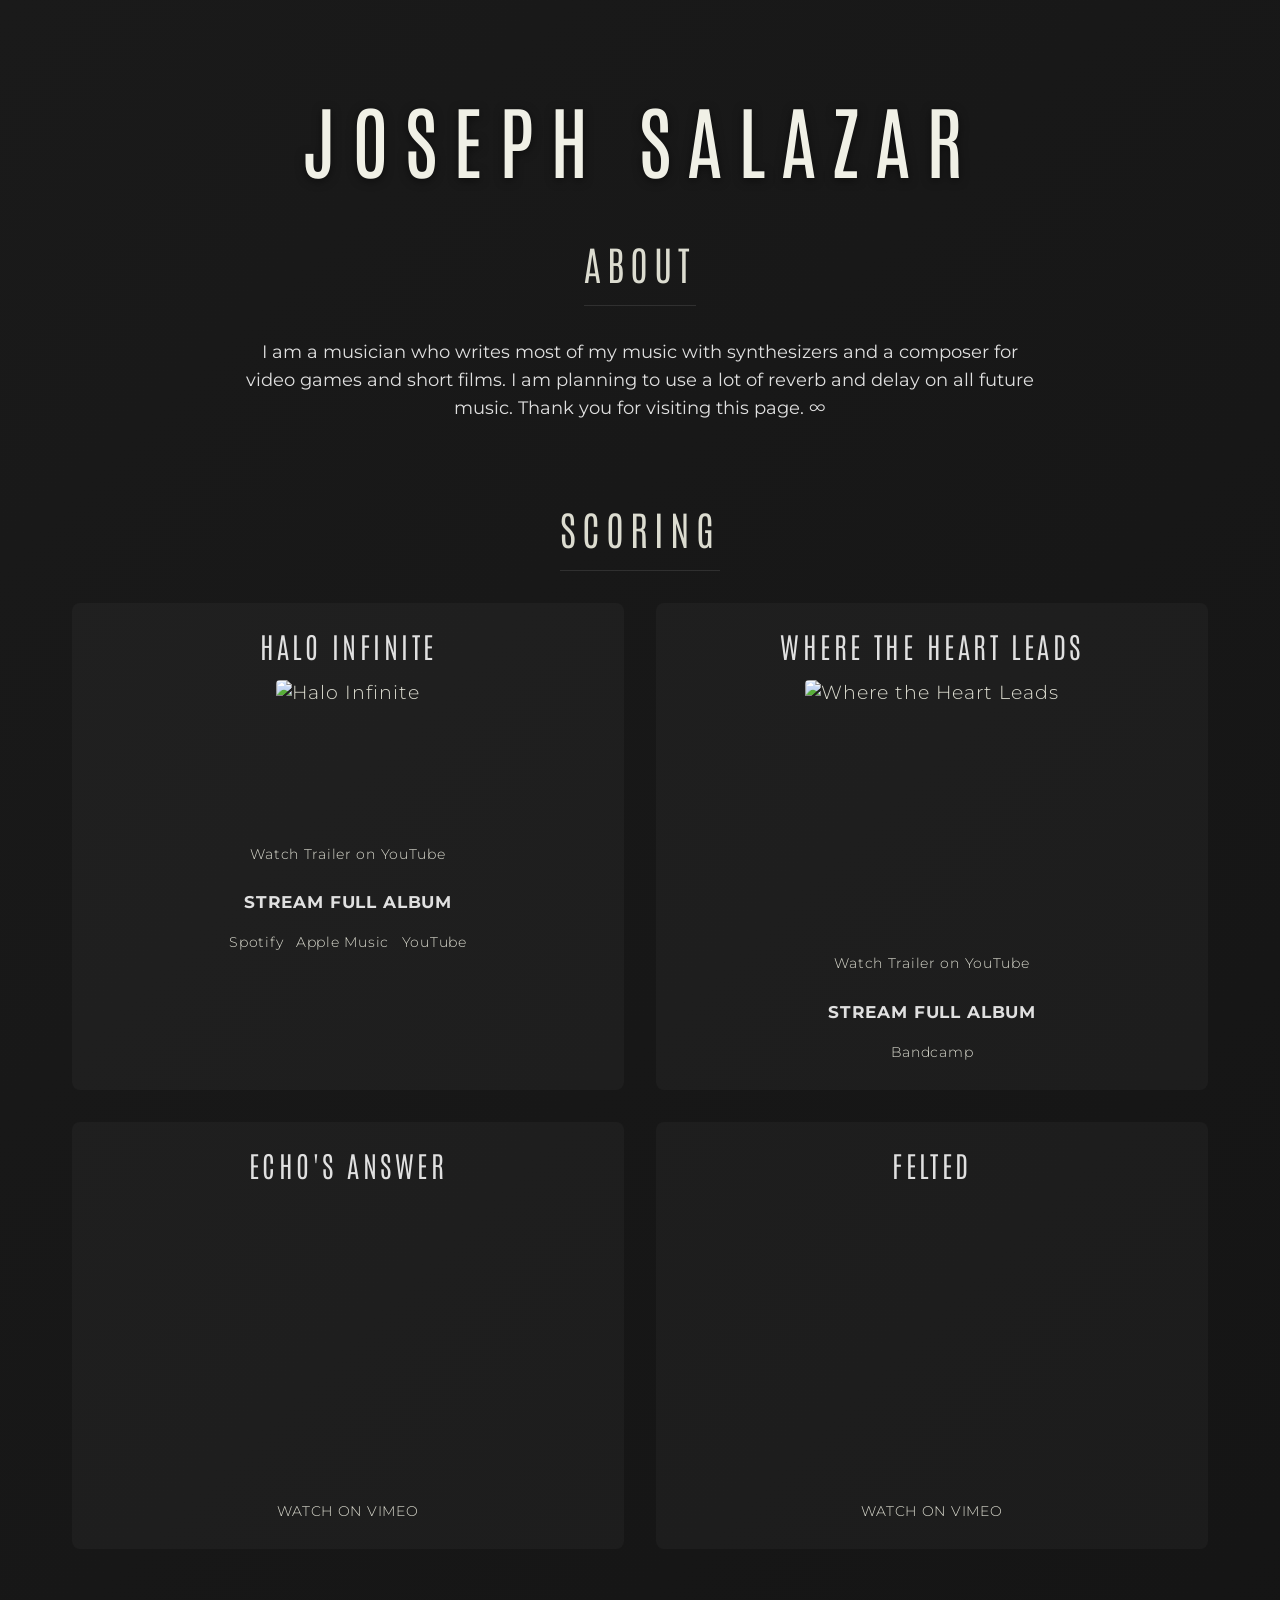
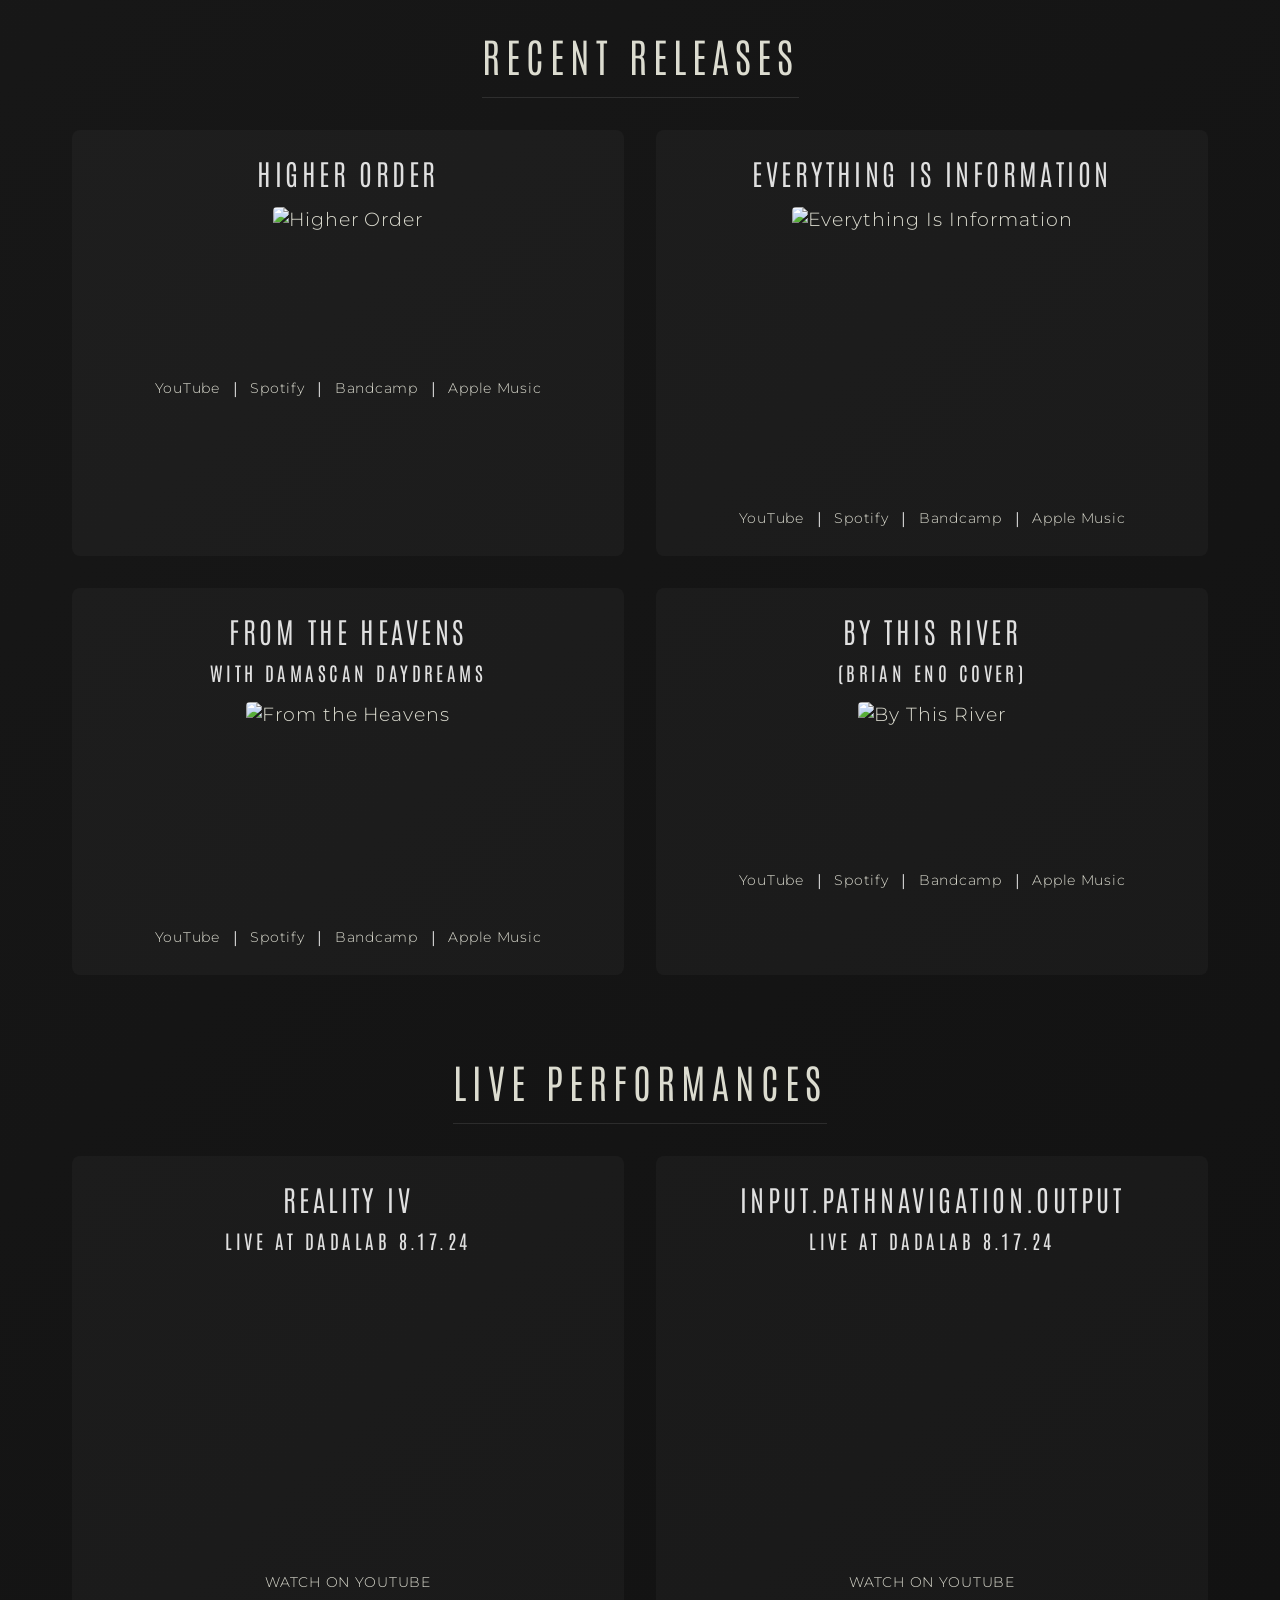
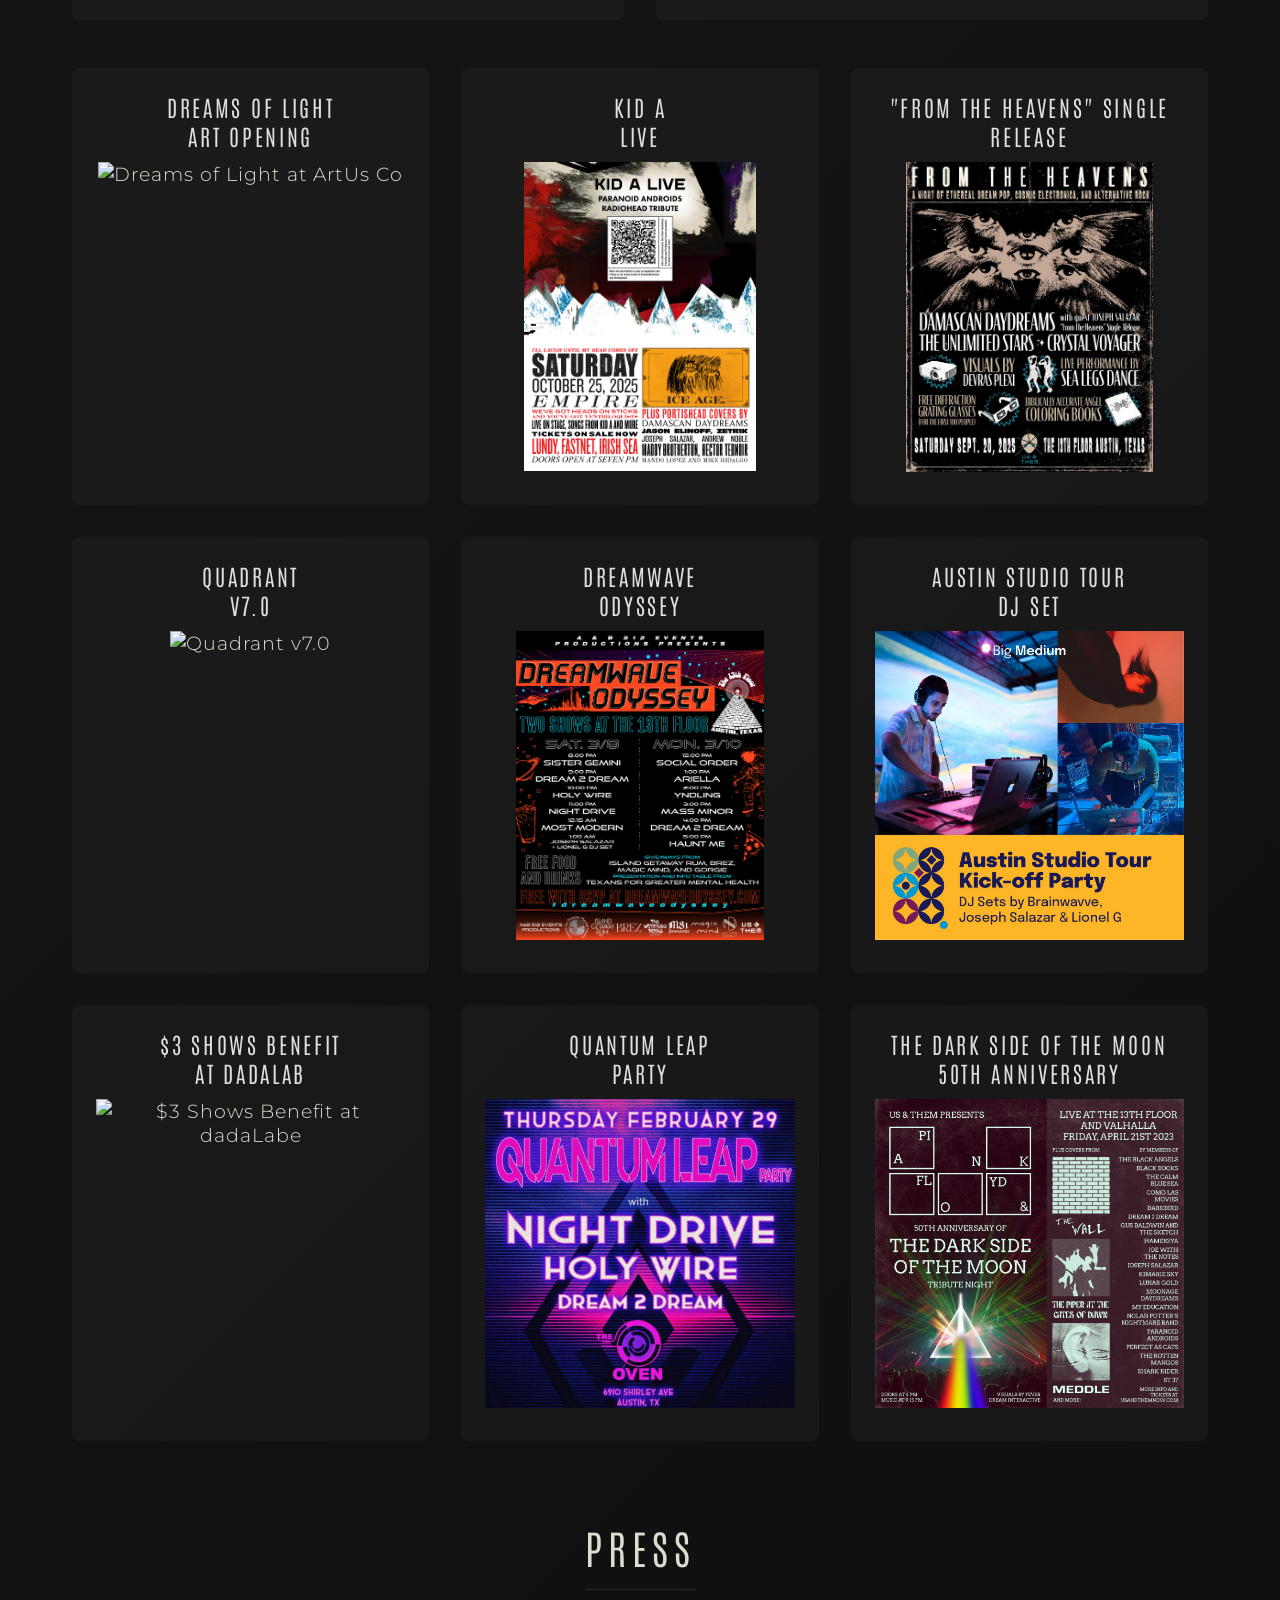
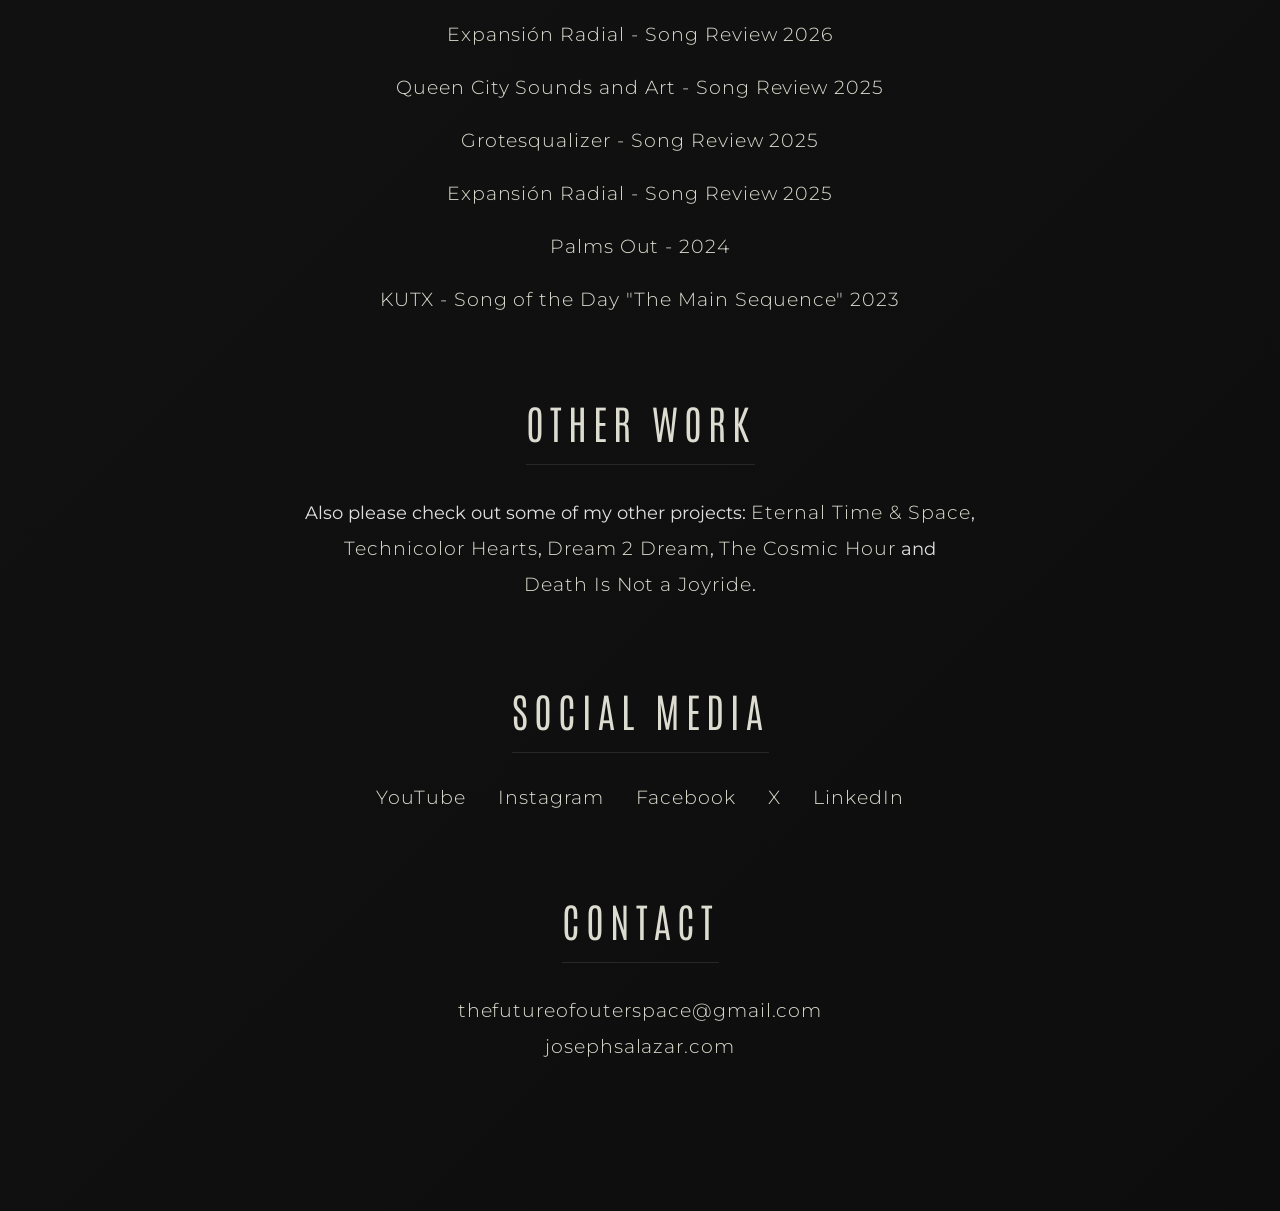
==== js-portfolio.html @ afea6028 "Adjust spacing throughout page for tighter layout Reduced top padding, title margin, and section spa" ====
<!DOCTYPE html>
<html lang="en">

<head>
    <meta charset="UTF-8">
    <meta name="viewport" content="width=device-width, initial-scale=1.0">
    <title>Joseph Salazar - Portfolio</title>
    <link rel="preconnect" href="https://fonts.googleapis.com">
    <link rel="preconnect" href="https://fonts.gstatic.com" crossorigin>
    <link
        href="https://fonts.googleapis.com/css2?family=Antonio:wght@100..700&family=Montserrat:wght@300;400&display=swap"
        rel="stylesheet">
    <style>
        body {
            margin: 0;
            padding: 0;
            min-height: 100vh;
            background: linear-gradient(135deg, #1a1a1a 0%, #0d0d0d 100%);
            color: #e0e0e0;
            font-family: 'Montserrat', sans-serif;
            display: flex;
            flex-direction: column;
            align-items: center;
        }

        .container {
            max-width: 1200px;
            padding: 2rem 2rem 4rem 2rem;
            text-align: center;
            width: 100%;
            box-sizing: border-box;
        }

        h1 {
            font-family: 'Antonio', sans-serif;
            font-size: 5rem;
            font-weight: 400;
            letter-spacing: 0.2em;
            margin-bottom: 3rem;
            color: #f0f0e6;
            text-transform: uppercase;
            text-shadow: 0 2px 10px rgba(0, 0, 0, 0.5);
        }

        h2 {
            font-family: 'Antonio', sans-serif;
            font-size: 2.5rem;
            font-weight: 300;
            letter-spacing: 0.15em;
            margin-top: 0;
            margin-bottom: 2rem;
            color: #dcdcd0;
            text-transform: uppercase;
            border-bottom: 1px solid rgba(255, 255, 255, 0.1);
            padding-bottom: 1rem;
            display: inline-block;
        }

        section {
            margin-bottom: 5rem;
            width: 100%;
        }

        p {
            font-size: 1.1rem;
            line-height: 1.6;
            max-width: 800px;
            margin: 0 auto;
        }

        /* Grids */
        .grid-2x2 {
            display: grid;
            grid-template-columns: repeat(2, 1fr);
            gap: 2rem;
            width: 100%;
        }

        .grid-3col {
            display: grid;
            grid-template-columns: repeat(3, 1fr);
            gap: 2rem;
            width: 100%;
        }

        .grid-4col {
            display: flex;
            flex-wrap: wrap;
            justify-content: center;
            gap: 1.5rem;
            width: 100%;
        }

        .grid-4col .event-item {
            flex: 0 1 calc(25% - 1.5rem);
            min-width: 200px;
            /* Ensure they don't get too small */
        }

        /* Items */
        .music-item,
        .video-item,
        .event-item {
            background: rgba(255, 255, 255, 0.03);
            padding: 1.5rem;
            border-radius: 8px;
            transition: transform 0.3s ease, background 0.3s ease;
        }

        .music-item:hover,
        .video-item:hover,
        .event-item:hover {
            transform: translateY(-5px);
            background: rgba(255, 255, 255, 0.05);
        }

        .placeholder-image,
        .placeholder-video {
            background-color: #2a2a2a;
            width: 100%;
            aspect-ratio: 1/1;
            /* Square */
            display: flex;
            align-items: center;
            justify-content: center;
            color: #666;
            margin-bottom: 1rem;
            border-radius: 4px;
            font-size: 0.9rem;
            border: 1px dashed #444;
        }

        .placeholder-video {
            aspect-ratio: 16/9;
            /* Video ratio */
        }

        /* Links */
        a {
            text-decoration: none;
            color: #dcdcd0;
            /* Off-white */
            font-size: 1.2rem;
            font-weight: 300;
            letter-spacing: 0.05em;
            transition: all 0.3s ease;
            position: relative;
            display: inline-block;
            padding-bottom: 5px;
        }

        a:hover {
            color: #ffffff;
            transform: translateY(-2px);
            text-shadow: 0 0 15px rgba(255, 255, 255, 0.3);
        }

        a::after {
            content: '';
            position: absolute;
            width: 0;
            height: 1px;
            bottom: 0;
            left: 50%;
            background-color: #ffffff;
            transition: all 0.3s ease;
            transform: translateX(-50%);
        }

        a:hover::after {
            width: 100%;
        }

        .links {
            display: flex;
            flex-wrap: wrap;
            justify-content: center;
            gap: 0.8rem;
        }

        .links a {
            font-size: 0.9rem;
        }

        .social-links {
            display: flex;
            justify-content: center;
            gap: 2rem;
            font-size: 1.2rem;
        }

        .contact-link {
            max-width: 100%;
            text-align: center;
        }

        /* Press List (inherited styles) */
        .press-list {
            list-style: none;
            padding: 0;
            margin: 0 auto;
            display: flex;
            flex-direction: column;
            gap: 1.5rem;
            max-width: 800px;
        }

        .press-list li {
            opacity: 0;
            animation: fadeIn 0.8s ease-out forwards;
        }

        /* Staggered animation delays for press items */
        .press-list li:nth-child(1) {
            animation-delay: 0.2s;
        }

        .press-list li:nth-child(2) {
            animation-delay: 0.4s;
        }

        .press-list li:nth-child(3) {
            animation-delay: 0.6s;
        }

        .press-list li:nth-child(4) {
            animation-delay: 0.8s;
        }

        .press-list li:nth-child(5) {
            animation-delay: 1.0s;
        }

        @keyframes fadeIn {
            from {
                opacity: 0;
                transform: translateY(20px);
            }

            to {
                opacity: 1;
                transform: translateY(0);
            }
        }

        /* Mobile responsiveness */
        @media (max-width: 768px) {
            html {
                font-size: 80%;
            }

            h1 {
                font-size: 3rem;
            }

            h2 {
                font-size: 2rem;
            }

            .grid-2x2 {
                grid-template-columns: 1fr;
                /* Stack on mobile */
            }

            .grid-3col {
                grid-template-columns: 1fr;
                /* Stack on mobile */
            }

            .grid-4col {
                flex-direction: column;
                align-items: stretch;
            }

            .grid-4col .event-item {
                flex: 1 1 100%;
                min-width: 0;
            }

            .social-links {
                flex-direction: column;
                gap: 1rem;
            }

            .container {
                padding: 2rem 1.5rem;
            }
        }
    </style>
</head>

<body>
    <div class="container">
        <h1>Joseph Salazar</h1>

        <!-- ABOUT -->
        <section id="about">
            <h2>ABOUT</h2>
            <p>
                I am a musician who writes most of my music with synthesizers and a composer for video games and short
                films. I am planning to use a lot of reverb and delay on all future music. Thank you for visiting this
                page. ∞
            </p>
        </section>

        <!-- SCORING -->
        <section id="scoring">
            <h2>SCORING</h2>
            <div class="grid-2x2">
                <!-- Halo Infinite -->
                <div class="video-item">
                    <div
                        style="font-family: 'Antonio', sans-serif; font-size: 1.8rem; font-weight: 300; letter-spacing: 0.12em; text-transform: uppercase; margin-bottom: 1rem;">
                        Halo Infinite</div>
                    <a href="https://www.youtube.com/watch?v=yEEy4kidPFg" target="_blank">
                        <img src="https://josephsalazar.com/wp-content/uploads/2021/11/halo-infinite-square-1200x1200.jpg"
                            alt="Halo Infinite"
                            style="width: 100%; aspect-ratio: 1/1; object-fit: cover; border-radius: 4px; display: block;">
                    </a>
                    <div class="links" style="margin-top: 1rem; flex-direction: column; align-items: center;">
                        <a href="https://www.youtube.com/watch?v=yEEy4kidPFg" target="_blank">Watch Trailer on
                            YouTube</a>
                        <div style="margin-top: 0.75rem; font-weight: 700; font-size: 1.05rem; letter-spacing: 0.05em;">
                            STREAM FULL ALBUM</div>
                        <div class="links" style="margin-top: 0.5rem;">
                            <a href="https://open.spotify.com/album/5nDHWO82TbGBbqbsPqKqec?si=W6dmso0cRni64agZMTMyHw"
                                target="_blank">Spotify</a>
                            <a href="https://music.apple.com/us/album/halo-infinite-multiplayer-a-new-generation-original/1682505552"
                                target="_blank">Apple Music</a>
                            <a href="https://www.youtube.com/playlist?list=OLAK5uy_m1CEiuqgIxbzzVXLihwySLx7Z6FFlF2ZU"
                                target="_blank">YouTube</a>
                        </div>
                    </div>
                </div>
                <!-- Where the Heart Leads -->
                <div class="video-item">
                    <div
                        style="font-family: 'Antonio', sans-serif; font-size: 1.8rem; font-weight: 300; letter-spacing: 0.12em; text-transform: uppercase; margin-bottom: 1rem;">
                        Where the Heart Leads</div>
                    <a href="https://www.youtube.com/watch?v=lJZNbqXDIgs" target="_blank">
                        <img src="https://josephsalazar.com/wp-content/uploads/2021/07/217827325_350701223283490_7993269378516334098_n.jpg"
                            alt="Where the Heart Leads"
                            style="width: 100%; aspect-ratio: 1/1; object-fit: cover; border-radius: 4px; display: block;">
                    </a>
                    <div class="links" style="margin-top: 1rem; flex-direction: column; align-items: center;">
                        <a href="https://www.youtube.com/watch?v=lJZNbqXDIgs" target="_blank">Watch Trailer on
                            YouTube</a>
                        <div style="margin-top: 0.75rem; font-weight: 700; font-size: 1.05rem; letter-spacing: 0.05em;">
                            STREAM FULL ALBUM</div>
                        <div class="links" style="margin-top: 0.5rem;">
                            <a href="https://wthl.bandcamp.com/album/where-the-heart-leads" target="_blank">Bandcamp</a>
                        </div>
                    </div>
                </div>
                <!-- Echo's Answer -->
                <div class="video-item">
                    <div
                        style="font-family: 'Antonio', sans-serif; font-size: 1.8rem; font-weight: 300; letter-spacing: 0.12em; text-transform: uppercase; margin-bottom: 1rem;">
                        Echo's Answer</div>
                    <iframe src="https://player.vimeo.com/video/583045607"
                        style="width: 100%; aspect-ratio: 16/9; border: none; border-radius: 4px;"
                        allow="autoplay; fullscreen; picture-in-picture" allowfullscreen></iframe>
                    <div class="links" style="margin-top: 1rem;">
                        <a href="https://vimeo.com/583045607" target="_blank">WATCH ON VIMEO</a>
                    </div>
                </div>
                <!-- Felted -->
                <div class="video-item">
                    <div
                        style="font-family: 'Antonio', sans-serif; font-size: 1.8rem; font-weight: 300; letter-spacing: 0.12em; text-transform: uppercase; margin-bottom: 1rem;">
                        Felted</div>
                    <iframe src="https://player.vimeo.com/video/318060161"
                        style="width: 100%; aspect-ratio: 16/9; border: none; border-radius: 4px;"
                        allow="autoplay; fullscreen; picture-in-picture" allowfullscreen></iframe>
                    <div class="links" style="margin-top: 1rem;">
                        <a href="https://vimeo.com/318060161" target="_blank">WATCH ON VIMEO</a>
                    </div>
                </div>
            </div>
        </section>

        <!-- ORIGINAL MUSIC -->
        <section id="original-music">
            <h2>RECENT RELEASES</h2>
            <div class="grid-2x2">
                <!-- Higher Order -->
                <div class="music-item">
                    <div
                        style="font-family: 'Antonio', sans-serif; font-size: 1.8rem; font-weight: 300; letter-spacing: 0.12em; text-transform: uppercase; margin-bottom: 1rem;">
                        Higher Order</div>
                    <a href="https://josephsalazar.com/higher-order/" target="_blank">
                        <img src="https://josephsalazar.com/wp-content/uploads/2025/12/js-higherorder-artwork-1440x1440-1-1200x1200.jpg"
                            alt="Higher Order"
                            style="width: 100%; aspect-ratio: 1/1; object-fit: cover; border-radius: 4px; margin-bottom: 1rem; display: block;">
                    </a>
                    <div class="links">
                        <a href="https://www.youtube.com/watch?v=zFIFoFnkwxQ" target="_blank">YouTube</a> |
                        <a href="https://open.spotify.com/track/56lfYudd5owRJfw3Fes3nr?si=b7e8c6d335b54086"
                            target="_blank">Spotify</a> |
                        <a href="https://namejoseph.bandcamp.com/track/higher-order" target="_blank">Bandcamp</a> |
                        <a href="https://music.apple.com/us/album/higher-order-single/1861555794" target="_blank">Apple
                            Music</a>
                    </div>
                </div>
                <!-- Everything Is Information -->
                <div class="music-item">
                    <div
                        style="font-family: 'Antonio', sans-serif; font-size: 1.8rem; font-weight: 300; letter-spacing: 0.12em; text-transform: uppercase; margin-bottom: 1rem;">
                        Everything Is Information</div>
                    <a href="https://josephsalazar.com/everything-is-information/" target="_blank">
                        <img src="https://f4.bcbits.com/img/a0490395578_10.jpg" alt="Everything Is Information"
                            style="width: 100%; aspect-ratio: 1/1; object-fit: cover; border-radius: 4px; margin-bottom: 1rem; display: block;">
                    </a>
                    <div class="links">
                        <a href="https://www.youtube.com/watch?v=aqA6w27UYw8" target="_blank">YouTube</a> |
                        <a href="https://open.spotify.com/track/5lKI2yJ8nBcTy7YZ8njYY2?si=efd716407df14fc2"
                            target="_blank">Spotify</a> |
                        <a href="https://namejoseph.bandcamp.com/track/everything-is-information"
                            target="_blank">Bandcamp</a> |
                        <a href="https://music.apple.com/us/album/everything-is-information-single/1798257498"
                            target="_blank">Apple Music</a>
                    </div>
                </div>
                <!-- From the Heavens -->
                <div class="music-item">
                    <div
                        style="font-family: 'Antonio', sans-serif; font-size: 1.8rem; font-weight: 300; letter-spacing: 0.12em; text-transform: uppercase; margin-bottom: 1rem;">
                        From the Heavens<br><span style="font-size: 1.2rem; font-weight: 400;">with Damascan
                            Daydreams</span></div>
                    <a href="https://josephsalazar.com/from-the-heavens" target="_blank">
                        <img src="https://f4.bcbits.com/img/a1549370042_10.jpg" alt="From the Heavens"
                            style="width: 100%; aspect-ratio: 1/1; object-fit: cover; border-radius: 4px; margin-bottom: 1rem; display: block;">
                    </a>
                    <div class="links">
                        <a href="https://www.youtube.com/watch?v=rzJYs1ln6mU" target="_blank">YouTube</a> |
                        <a href="https://open.spotify.com/track/09N3U6VA7DupB7OZvassUq?si=72baf35d61c54fcf"
                            target="_blank">Spotify</a> |
                        <a href="https://namejoseph.bandcamp.com/track/from-the-heavens" target="_blank">Bandcamp</a> |
                        <a href="https://music.apple.com/us/album/from-the-heavens-single/1837954808"
                            target="_blank">Apple Music</a>
                    </div>
                </div>
                <!-- By This River -->
                <div class="music-item">
                    <div
                        style="font-family: 'Antonio', sans-serif; font-size: 1.8rem; font-weight: 300; letter-spacing: 0.12em; text-transform: uppercase; margin-bottom: 1rem;">
                        By This River<br><span style="font-size: 1.2rem; font-weight: 400;">(Brian Eno Cover)</span>
                    </div>
                    <a href="https://josephsalazar.com/by-this-river" target="_blank">
                        <img src="https://f4.bcbits.com/img/a3434795756_10.jpg" alt="By This River"
                            style="width: 100%; aspect-ratio: 1/1; object-fit: cover; border-radius: 4px; margin-bottom: 1rem; display: block;">
                    </a>
                    <div class="links">
                        <a href="https://www.youtube.com/watch?v=niQ_k_rpruU" target="_blank">YouTube</a> |
                        <a href="https://open.spotify.com/track/5xuAzZut7uUyABE07upf9b?si=0aca744370424567"
                            target="_blank">Spotify</a> |
                        <a href="https://namejoseph.bandcamp.com/track/by-this-river" target="_blank">Bandcamp</a> |
                        <a href="https://music.apple.com/us/album/by-this-river-single/1642456244" target="_blank">Apple
                            Music</a>
                    </div>
                </div>
            </div>
        </section>

        <!-- LIVE PERFORMANCES -->
        <section id="live-performances">
            <h2>LIVE PERFORMANCES</h2>

            <!-- Featured Performances 2x1 Grid -->
            <div class="grid-2x2" style="margin-bottom: 3rem;">
                <!-- Reality IV -->
                <div class="video-item">
                    <div
                        style="font-family: 'Antonio', sans-serif; font-size: 1.8rem; font-weight: 300; letter-spacing: 0.12em; text-transform: uppercase; margin-bottom: 1rem;">
                        Reality IV<br><span style="font-size: 1.2rem; font-weight: 400;">LIVE AT DADALAB 8.17.24</span>
                    </div>
                    <iframe src="https://www.youtube.com/embed/n5lEd3G9oCY"
                        style="width: 100%; aspect-ratio: 16/9; border: none; border-radius: 4px;"
                        allow="autoplay; fullscreen; picture-in-picture" allowfullscreen></iframe>
                    <div class="links" style="margin-top: 1rem;">
                        <a href="https://www.youtube.com/watch?v=n5lEd3G9oCY" target="_blank">WATCH ON YOUTUBE</a>
                    </div>
                </div>
                <!-- Input.pathNavigation.Output -->
                <div class="video-item">
                    <div
                        style="font-family: 'Antonio', sans-serif; font-size: 1.8rem; font-weight: 300; letter-spacing: 0.12em; text-transform: uppercase; margin-bottom: 1rem;">
                        Input.pathNavigation.Output<br><span style="font-size: 1.2rem; font-weight: 400;">LIVE AT
                            DADALAB 8.17.24</span></div>
                    <iframe src="https://www.youtube.com/embed/ydxw4fNcvSg"
                        style="width: 100%; aspect-ratio: 16/9; border: none; border-radius: 4px;"
                        allow="autoplay; fullscreen; picture-in-picture" allowfullscreen></iframe>
                    <div class="links" style="margin-top: 1rem;">
                        <a href="https://www.youtube.com/watch?v=ydxw4fNcvSg" target="_blank">WATCH ON YOUTUBE</a>
                    </div>
                </div>
            </div>

            <div class="grid-3col">
                <!-- Past Events Grid -->
                <!-- Dreams of Light -->
                <div class="event-item">
                    <div
                        style="font-family: 'Antonio', sans-serif; font-size: 1.4rem; font-weight: 300; letter-spacing: 0.12em; text-transform: uppercase; margin-bottom: 0.75rem;">
                        Dreams of Light<br> Art Opening</div>
                    <a href="https://www.eventbrite.com/e/dreams-of-light-opening-party-tickets-1972158839177"
                        target="_blank">
                        <img src="https://josephsalazar.com/wp-content/uploads/2025/12/Dreams-of-Light_final-graphic.jpg"
                            alt="Dreams of Light at ArtUs Co"
                            style="width: 100%; aspect-ratio: 1/1; object-fit: contain; display: block;">
                    </a>
                </div>
                <!-- KID A LIVE -->
                <div class="event-item">
                    <div
                        style="font-family: 'Antonio', sans-serif; font-size: 1.4rem; font-weight: 300; letter-spacing: 0.12em; text-transform: uppercase; margin-bottom: 0.75rem;">
                        KID A<br>LIVE</div>
                    <a href="https://do512.com/events/2025/10/25/paranoid-androids-kid-a-25th-anniversary-in-the-control-room-tickets"
                        target="_blank">
                        <img src="251025-empire-kidalive-v3.jpg" alt="Paranoid Androids KID A LIVE at Empire"
                            style="width: 100%; aspect-ratio: 1/1; object-fit: contain; display: block;">
                    </a>
                </div>
                <!-- From the Heavens Single Release -->
                <div class="event-item">
                    <div
                        style="font-family: 'Antonio', sans-serif; font-size: 1.4rem; font-weight: 300; letter-spacing: 0.12em; text-transform: uppercase; margin-bottom: 0.75rem;">
                        "From the Heavens" Single Release</div>
                    <a href="https://do512.com/events/2025/9/20/from-the-heavens-a-night-of-ethereal-dream-pop-cosmic-electronica-and-alternative-rock-tickets"
                        target="_blank">
                        <img src="250920-13thfloor-fromtheheavens-full-v1.jpg" alt="From the Heavens Single Release"
                            style="width: 100%; aspect-ratio: 1/1; object-fit: contain; display: block;">
                    </a>
                </div>
                <!-- Quadrant v7.0 -->
                <div class="event-item">
                    <div
                        style="font-family: 'Antonio', sans-serif; font-size: 1.4rem; font-weight: 300; letter-spacing: 0.12em; text-transform: uppercase; margin-bottom: 0.75rem;">
                        Quadrant<br>v7.0</div>
                    <a href="https://www.instagram.com/p/DJH0IAUJ48O/?img_index=1" target="_blank">
                        <img src="https://josephsalazar.com/wp-content/uploads/2025/03/Quadrant_v7-Square.jpeg"
                            alt="Quadrant v7.0"
                            style="width: 100%; aspect-ratio: 1/1; object-fit: contain; display: block;">
                    </a>
                </div>
                <!-- Dreamwave Odyssey -->
                <div class="event-item">
                    <div
                        style="font-family: 'Antonio', sans-serif; font-size: 1.4rem; font-weight: 300; letter-spacing: 0.12em; text-transform: uppercase; margin-bottom: 0.75rem;">
                        Dreamwave<br>Odyssey</div>
                    <a href="https://dreamwaveodyssey.com/" target="_blank">
                        <img src="dreamwaveodyssey-flyer-1080x1350-final.jpg" alt="Dreamwave Odyssey"
                            style="width: 100%; aspect-ratio: 1/1; object-fit: contain; display: block;">
                    </a>
                </div>
                <!-- Austin Studio Tour DJ Set -->
                <div class="event-item">
                    <div
                        style="font-family: 'Antonio', sans-serif; font-size: 1.4rem; font-weight: 300; letter-spacing: 0.12em; text-transform: uppercase; margin-bottom: 0.75rem;">
                        Austin Studio Tour<br> DJ Set</div>
                    <a href="https://www.instagram.com/p/DBumGcbO9qw/?img_index=1" target="_blank">
                        <img src="austinstudiotour.jpg" alt="Austin Studio Tour DJ Set"
                            style="width: 100%; aspect-ratio: 1/1; object-fit: contain; display: block;">
                    </a>
                </div>
                <!-- $3 Shows Benefit at dadaLab -->
                <div class="event-item">
                    <div
                        style="font-family: 'Antonio', sans-serif; font-size: 1.4rem; font-weight: 300; letter-spacing: 0.12em; text-transform: uppercase; margin-bottom: 0.75rem;">
                        $3 Shows Benefit<br> at dadaLab</div>
                    <a href="https://www.eventbrite.com/e/3-shows-benefiting-swan-songs-ft-psychedelic-breakfast-a-tribute-to-pink-floyd-more-tickets-939685052287"
                        target="_blank">
                        <img src="https://josephsalazar.com/wp-content/uploads/2024/07/3ds-dadalab-240817-1080x1350-1.jpeg"
                            alt="$3 Shows Benefit at dadaLabe"
                            style="width: 100%; aspect-ratio: 1/1; object-fit: contain; display: block;">
                    </a>
                </div>
                <!-- Quantum Leap Party -->
                <div class="event-item">
                    <div
                        style="font-family: 'Antonio', sans-serif; font-size: 1.4rem; font-weight: 300; letter-spacing: 0.12em; text-transform: uppercase; margin-bottom: 0.75rem;">
                        Quantum Leap<br>Party</div>
                    <a href="https://do512.com/events/2024/2/29/quantum-leap-party-with-night-drive-holy-wire-and-dream-2-dream-tickets"
                        target="_blank">
                        <img src="d2d-240229-theoven.jpg" alt="Quantum Leap Party with Night Drive"
                            style="width: 100%; aspect-ratio: 1/1; object-fit: contain; display: block;">
                    </a>
                </div>
                <!-- DSOTM -->
                <div class="event-item">
                    <div
                        style="font-family: 'Antonio', sans-serif; font-size: 1.4rem; font-weight: 300; letter-spacing: 0.12em; text-transform: uppercase; margin-bottom: 0.75rem;">
                        The Dark Side of the Moon 50th Anniversary</div>
                    <a href="https://www.instagram.com/p/CrRS0gkpwLK/" target="_blank">
                        <img src="usandthem-dsotm50th-230421-v4.jpg"
                            alt="The Dark Side of the Moon 50th Anniversary Show"
                            style="width: 100%; aspect-ratio: 1/1; object-fit: contain; display: block;">
                    </a>
                </div>
            </div>
        </section>

        <!-- PRESS -->
        <section id="press">
            <h2>PRESS</h2>
            <ul class="press-list">
                <li>
                    <a href="https://www.expansionradial.mx/joseph-salazar-higher-order-experimental/" target="_blank">
                        Expansión Radial - Song Review 2026
                    </a>
                </li>
                <li>
                    <a href="https://queencitysounds.org/2025/04/28/joseph-salazar-builds-a-cosmic-sense-of-wonder-on-hazy-ambient-synth-track-everything-is-information/"
                        target="_blank">
                        Queen City Sounds and Art - Song Review 2025
                    </a>
                </li>
                <li>
                    <a href="https://gtqlizer.blogspot.com/2025/03/joseph-salazar.html" target="_blank">
                        Grotesqualizer - Song Review 2025
                    </a>
                </li>
                <li>
                    <a href="https://www.expansionradial.mx/joseph-salazar-everything-is-information-experimental-electronic/"
                        target="_blank">
                        Expansión Radial - Song Review 2025
                    </a>
                </li>
                <li>
                    <a href="https://www.palmsout.net/2024/mailbox-joseph-salazar-the-main-sequence/" target="_blank">
                        Palms Out - 2024
                    </a>
                </li>
                <li>
                    <a href="https://kutx.org/song-of-the-day/joseph-salazar-the-main-sequence-premiere/"
                        target="_blank">
                        KUTX - Song of the Day "The Main Sequence" 2023
                    </a>
                </li>
            </ul>
        </section>

        <!-- OTHER WORK -->
        <section id="other-work">
            <h2>OTHER WORK</h2>
            <p>
                Also please check out some of my other projects: <strong><a
                        href="https://open.spotify.com/artist/6yXgyBcAFS0YSgCY3NvfH3?si=GJUVbokMQg2NZ0WYEA1XvQ"
                        target="_blank">Eternal Time & Space</a></strong>, <strong><a
                        href="https://www.youtube.com/@technicolorheartsss" target="_blank">Technicolor
                        Hearts</a></strong>, <strong><a
                        href="https://open.spotify.com/artist/1fsjy4nJhFpHeqg8SPHW3g?si=g7E_LH8ORvea-2DsTvlwJg"
                        target="_blank">Dream 2 Dream</a></strong>, <strong><a
                        href="https://open.spotify.com/artist/2NtkfRETLmL6ZRIgU0e7FF?si=RqyfBfwZQDewwaEwn6ZLoA"
                        target="_blank">The Cosmic Hour</a></strong> and <strong><a
                        href="https://deathisnotajoyride.bandcamp.com/music" target="_blank">Death Is Not a
                        Joyride</a></strong>.
            </p>
        </section>

        <!-- SOCIAL MEDIA -->
        <section id="social-media">
            <h2>SOCIAL MEDIA</h2>
            <div class="social-links">
                <a href="https://youtube.com/@namejoseph" target="_blank">YouTube</a>
                <a href="https://instagram.com/namejoseph" target="_blank">Instagram</a>
                <a href="https://fb.com/namejoseph" target="_blank">Facebook</a>
                <a href="https://x.com/namejoseph" target="_blank">X</a>
                <a href="https://www.linkedin.com/in/namejoseph/" target="_blank">LinkedIn</a>
            </div>
        </section>

        <!-- CONTACT -->
        <section id="contact">
            <h2>CONTACT</h2>
            <p>
                <a href="mailto:thefutureofouterspace@gmail.com"
                    class="contact-link">thefutureofouterspace@gmail.com</a>
            </p>
            <p>
                <a href="http://josephsalazar.com" target="_blank" class="contact-link">josephsalazar.com</a>
            </p>
        </section>
    </div>
</body>

</html>
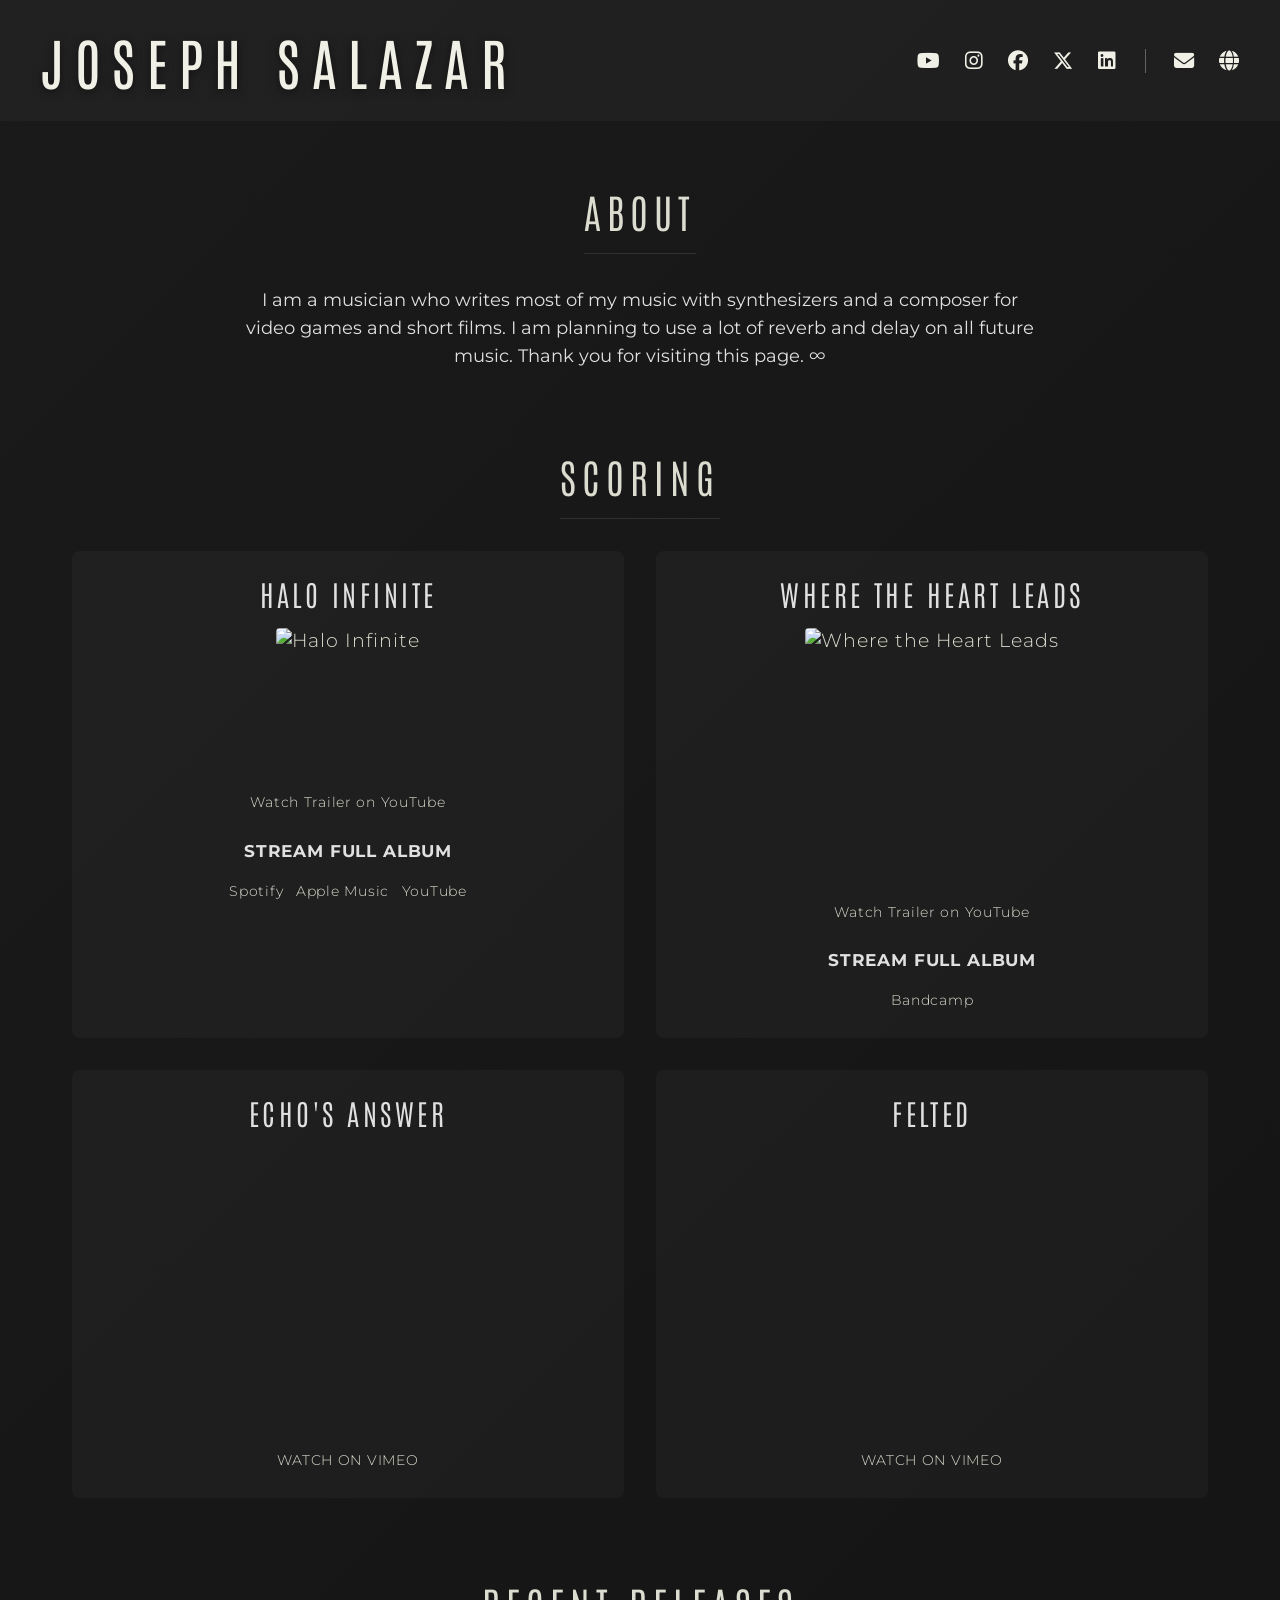
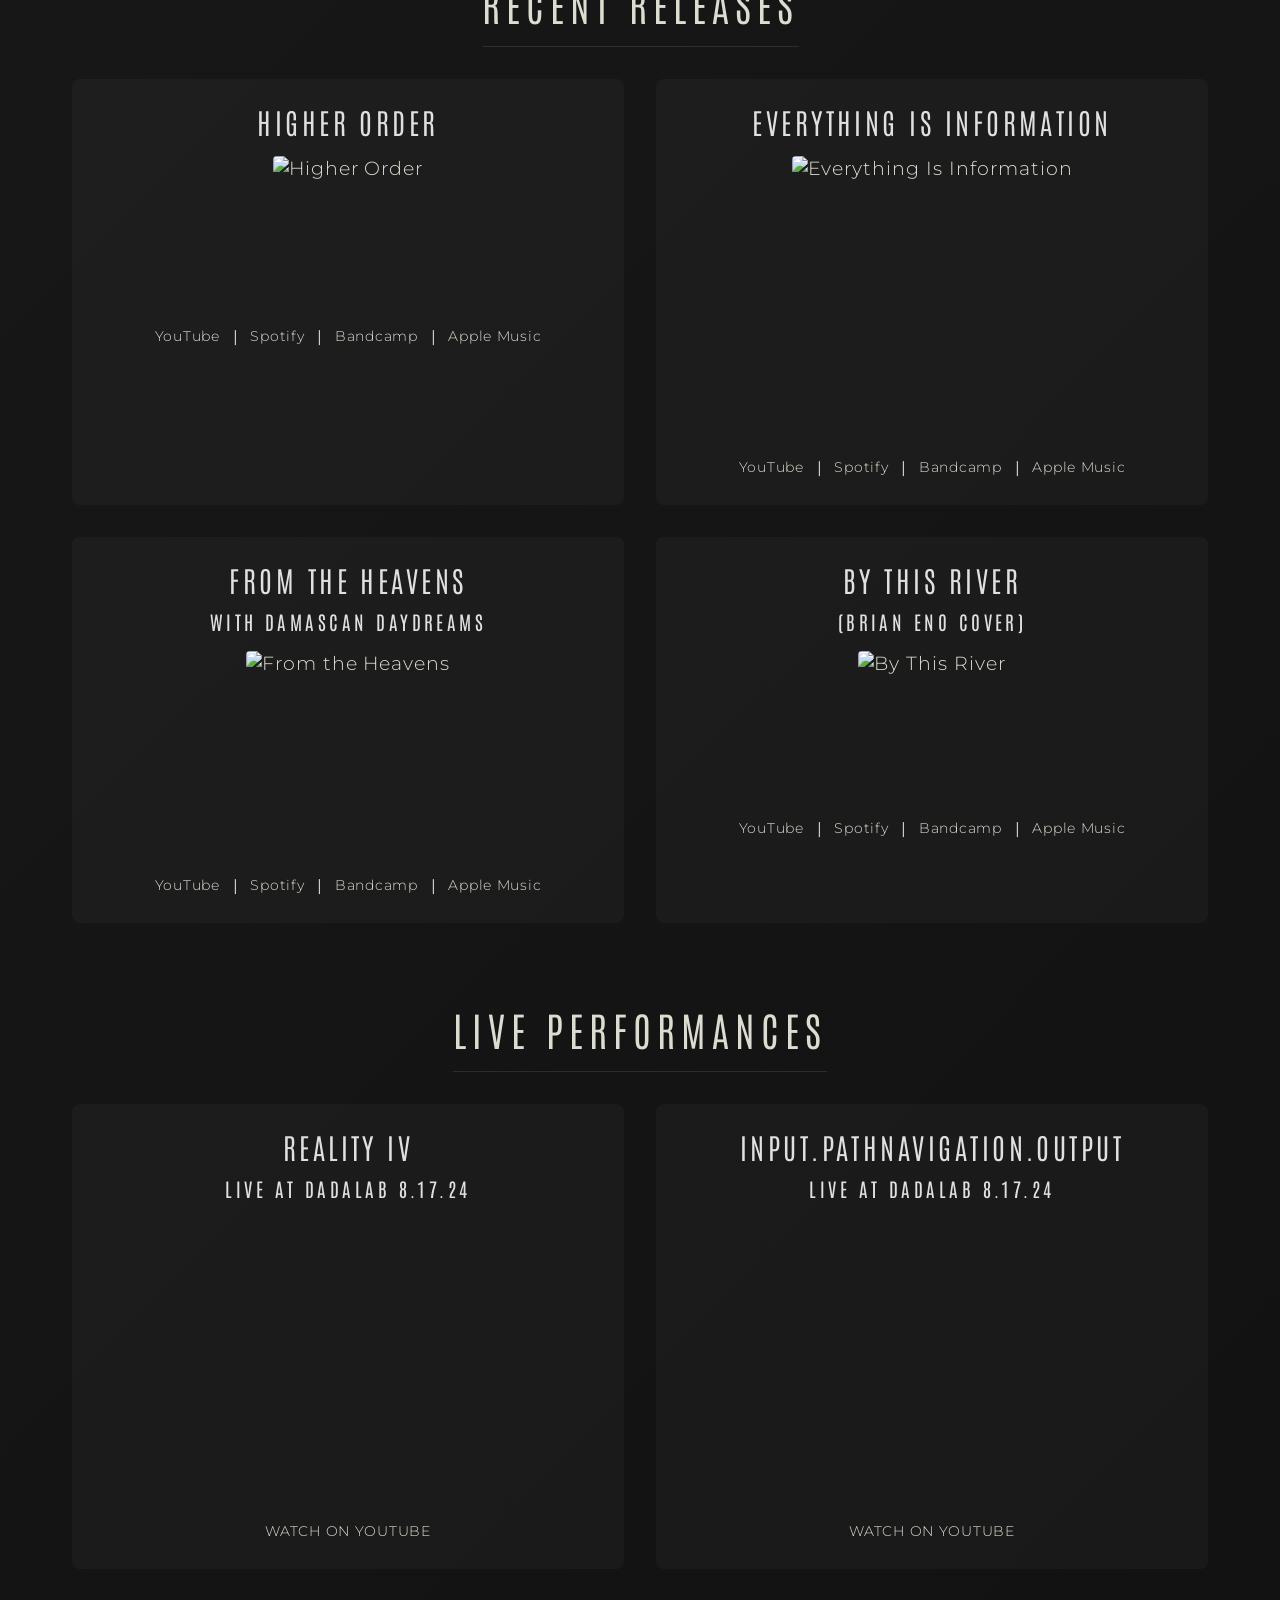
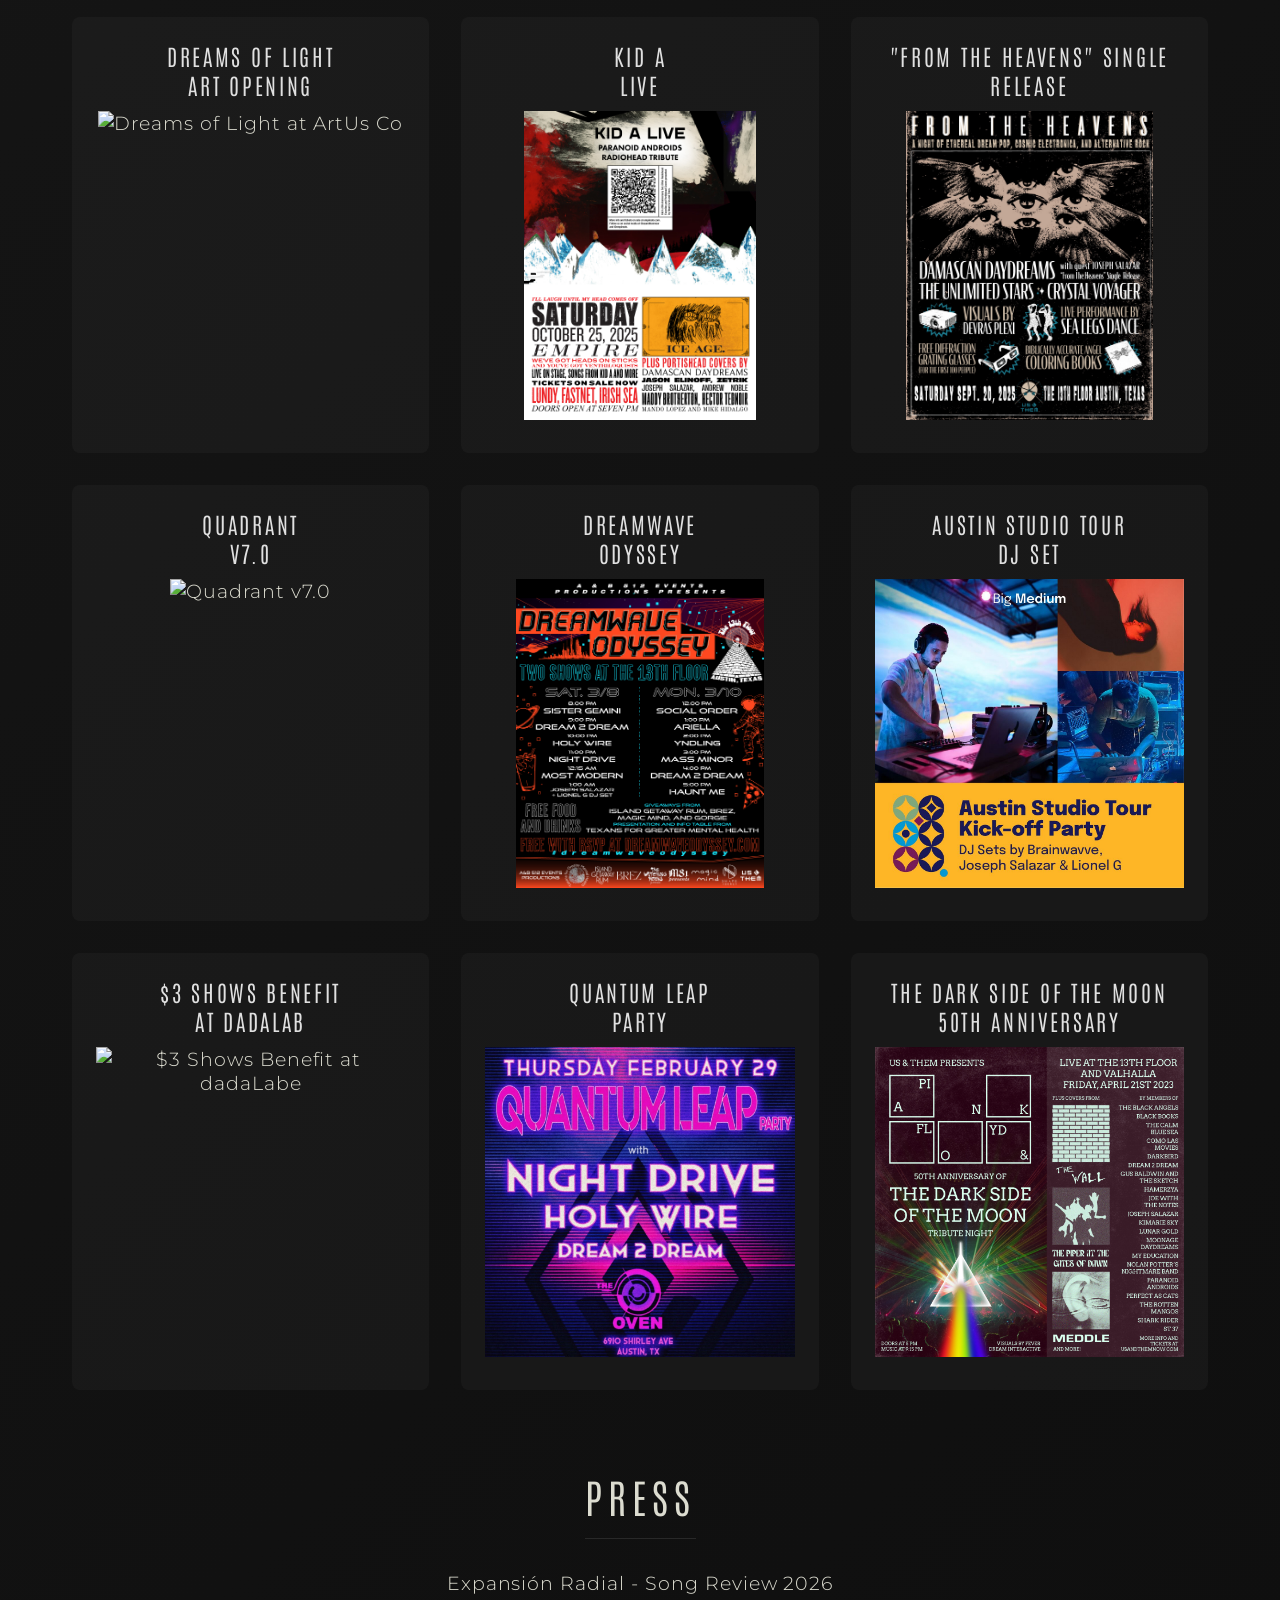
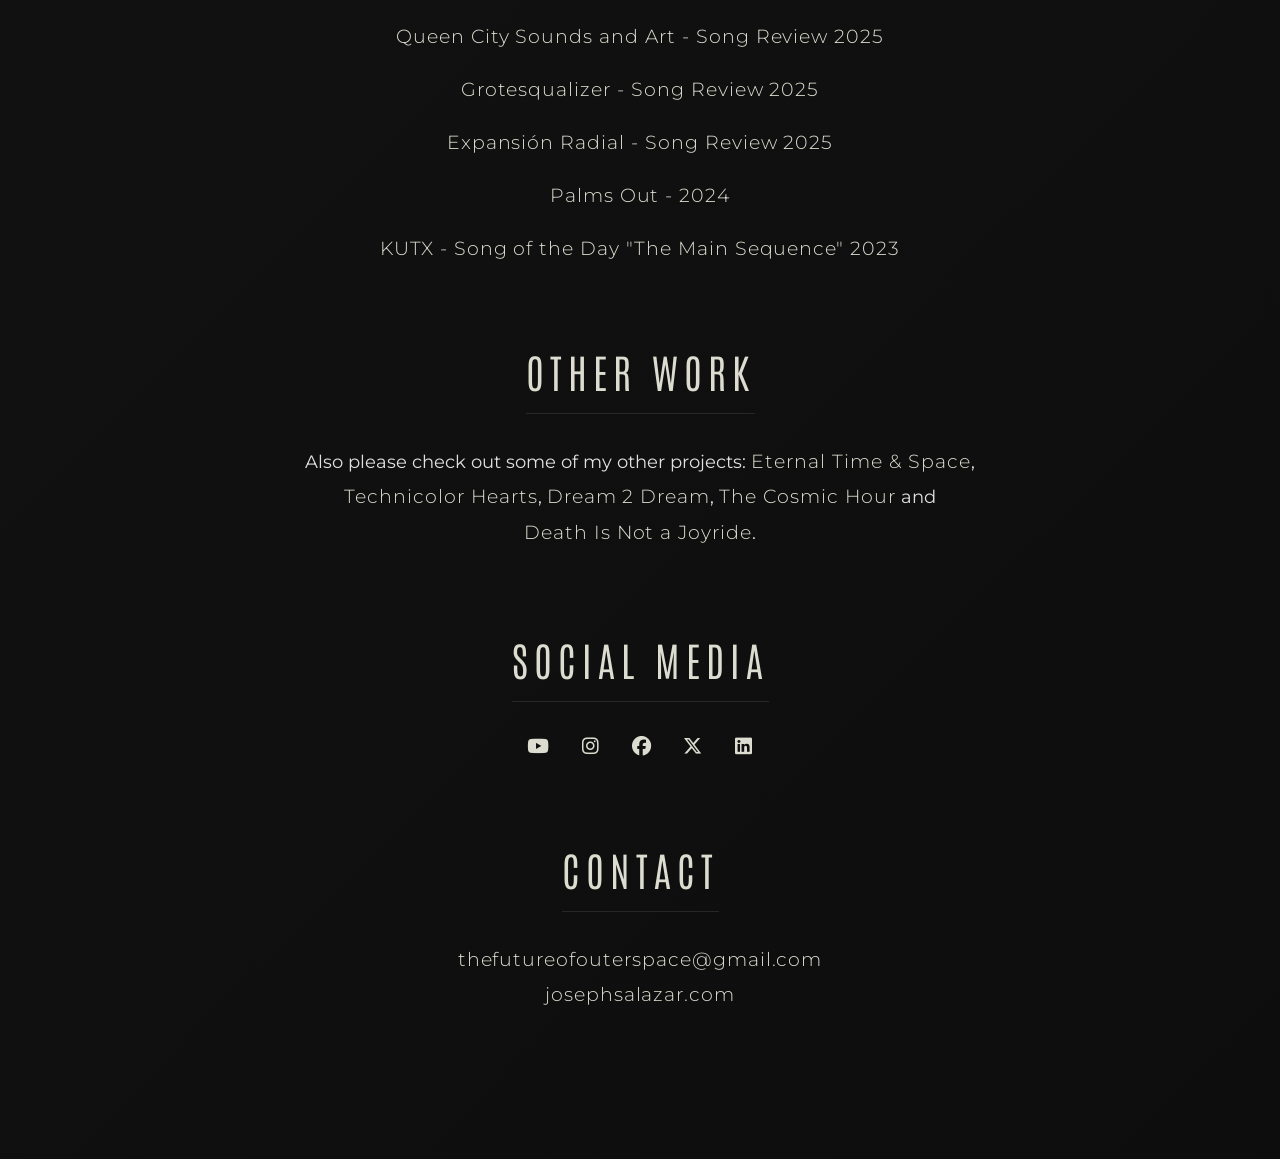
==== commit 5e86d72a: "Add header with name and social icons, convert social links to Font Awesome icons Added sticky heade" ====
--- a/js-portfolio.html
+++ b/js-portfolio.html
@@ -10,6 +10,7 @@
     <link
         href="https://fonts.googleapis.com/css2?family=Antonio:wght@100..700&family=Montserrat:wght@300;400&display=swap"
         rel="stylesheet">
+    <link rel="stylesheet" href="https://cdnjs.cloudflare.com/ajax/libs/font-awesome/6.5.1/css/all.min.css">
     <style>
         body {
             margin: 0;
@@ -23,6 +24,81 @@
             align-items: center;
         }
 
+        header {
+            width: 100%;
+            background-color: rgba(255, 255, 255, 0.03);
+            padding: 1.5rem 0;
+            margin-bottom: 2rem;
+        }
+
+        .header-content {
+            max-width: 1200px;
+            margin: 0 auto;
+            padding: 0 2rem;
+            display: grid;
+            grid-template-columns: 1fr 1fr;
+            gap: 2rem;
+            align-items: center;
+        }
+
+        .header-name {
+            font-family: 'Antonio', sans-serif;
+            font-size: 3.5rem;
+            font-weight: 400;
+            letter-spacing: 0.2em;
+            color: #f0f0e6;
+            text-transform: uppercase;
+            text-shadow: 0 2px 10px rgba(0, 0, 0, 0.5);
+        }
+
+        .header-social {
+            display: flex;
+            gap: 1.5rem;
+            justify-content: flex-end;
+            align-items: center;
+            flex-wrap: wrap;
+        }
+
+        .header-social a {
+            color: #f0f0e6;
+            font-size: 1.26rem;
+            transition: all 0.3s ease;
+            padding: 0;
+        }
+
+        .header-social a::after {
+            display: none;
+        }
+
+        .header-social a:hover {
+            color: #ffffff;
+            transform: translateY(-3px) scale(1.1);
+            text-shadow: 0 0 15px rgba(255, 255, 255, 0.5);
+        }
+
+        .header-separator {
+            width: 1px;
+            height: 1.5rem;
+            background-color: rgba(255, 255, 255, 0.3);
+            margin: 0 0.25rem;
+        }
+
+        @media (max-width: 768px) {
+            .header-content {
+                grid-template-columns: 1fr;
+                gap: 1.5rem;
+                text-align: center;
+            }
+
+            .header-name {
+                font-size: 2.5rem;
+            }
+
+            .header-social {
+                justify-content: center;
+            }
+        }
+
         .container {
             max-width: 1200px;
             padding: 2rem 2rem 4rem 2rem;
@@ -37,6 +113,7 @@
             font-weight: 400;
             letter-spacing: 0.2em;
             margin-bottom: 3rem;
+            margin-top: 0;
             color: #f0f0e6;
             text-transform: uppercase;
             text-shadow: 0 2px 10px rgba(0, 0, 0, 0.5);
@@ -290,8 +367,36 @@
 </head>
 
 <body>
+    <header>
+        <div class="header-content">
+            <div class="header-name">Joseph Salazar</div>
+            <div class="header-social">
+                <a href="https://youtube.com/@namejoseph" target="_blank" aria-label="YouTube">
+                    <i class="fab fa-youtube"></i>
+                </a>
+                <a href="https://instagram.com/namejoseph" target="_blank" aria-label="Instagram">
+                    <i class="fab fa-instagram"></i>
+                </a>
+                <a href="https://fb.com/namejoseph" target="_blank" aria-label="Facebook">
+                    <i class="fab fa-facebook"></i>
+                </a>
+                <a href="https://x.com/namejoseph" target="_blank" aria-label="X">
+                    <i class="fab fa-x-twitter"></i>
+                </a>
+                <a href="https://www.linkedin.com/in/namejoseph/" target="_blank" aria-label="LinkedIn">
+                    <i class="fab fa-linkedin"></i>
+                </a>
+                <div class="header-separator"></div>
+                <a href="mailto:thefutureofouterspace@gmail.com" aria-label="Email">
+                    <i class="fas fa-envelope"></i>
+                </a>
+                <a href="http://josephsalazar.com" target="_blank" aria-label="Website">
+                    <i class="fas fa-globe"></i>
+                </a>
+            </div>
+        </div>
+    </header>
     <div class="container">
-        <h1>Joseph Salazar</h1>
 
         <!-- ABOUT -->
         <section id="about">
@@ -662,11 +767,21 @@
         <section id="social-media">
             <h2>SOCIAL MEDIA</h2>
             <div class="social-links">
-                <a href="https://youtube.com/@namejoseph" target="_blank">YouTube</a>
-                <a href="https://instagram.com/namejoseph" target="_blank">Instagram</a>
-                <a href="https://fb.com/namejoseph" target="_blank">Facebook</a>
-                <a href="https://x.com/namejoseph" target="_blank">X</a>
-                <a href="https://www.linkedin.com/in/namejoseph/" target="_blank">LinkedIn</a>
+                <a href="https://youtube.com/@namejoseph" target="_blank" aria-label="YouTube">
+                    <i class="fab fa-youtube"></i>
+                </a>
+                <a href="https://instagram.com/namejoseph" target="_blank" aria-label="Instagram">
+                    <i class="fab fa-instagram"></i>
+                </a>
+                <a href="https://fb.com/namejoseph" target="_blank" aria-label="Facebook">
+                    <i class="fab fa-facebook"></i>
+                </a>
+                <a href="https://x.com/namejoseph" target="_blank" aria-label="X">
+                    <i class="fab fa-x-twitter"></i>
+                </a>
+                <a href="https://www.linkedin.com/in/namejoseph/" target="_blank" aria-label="LinkedIn">
+                    <i class="fab fa-linkedin"></i>
+                </a>
             </div>
         </section>
 
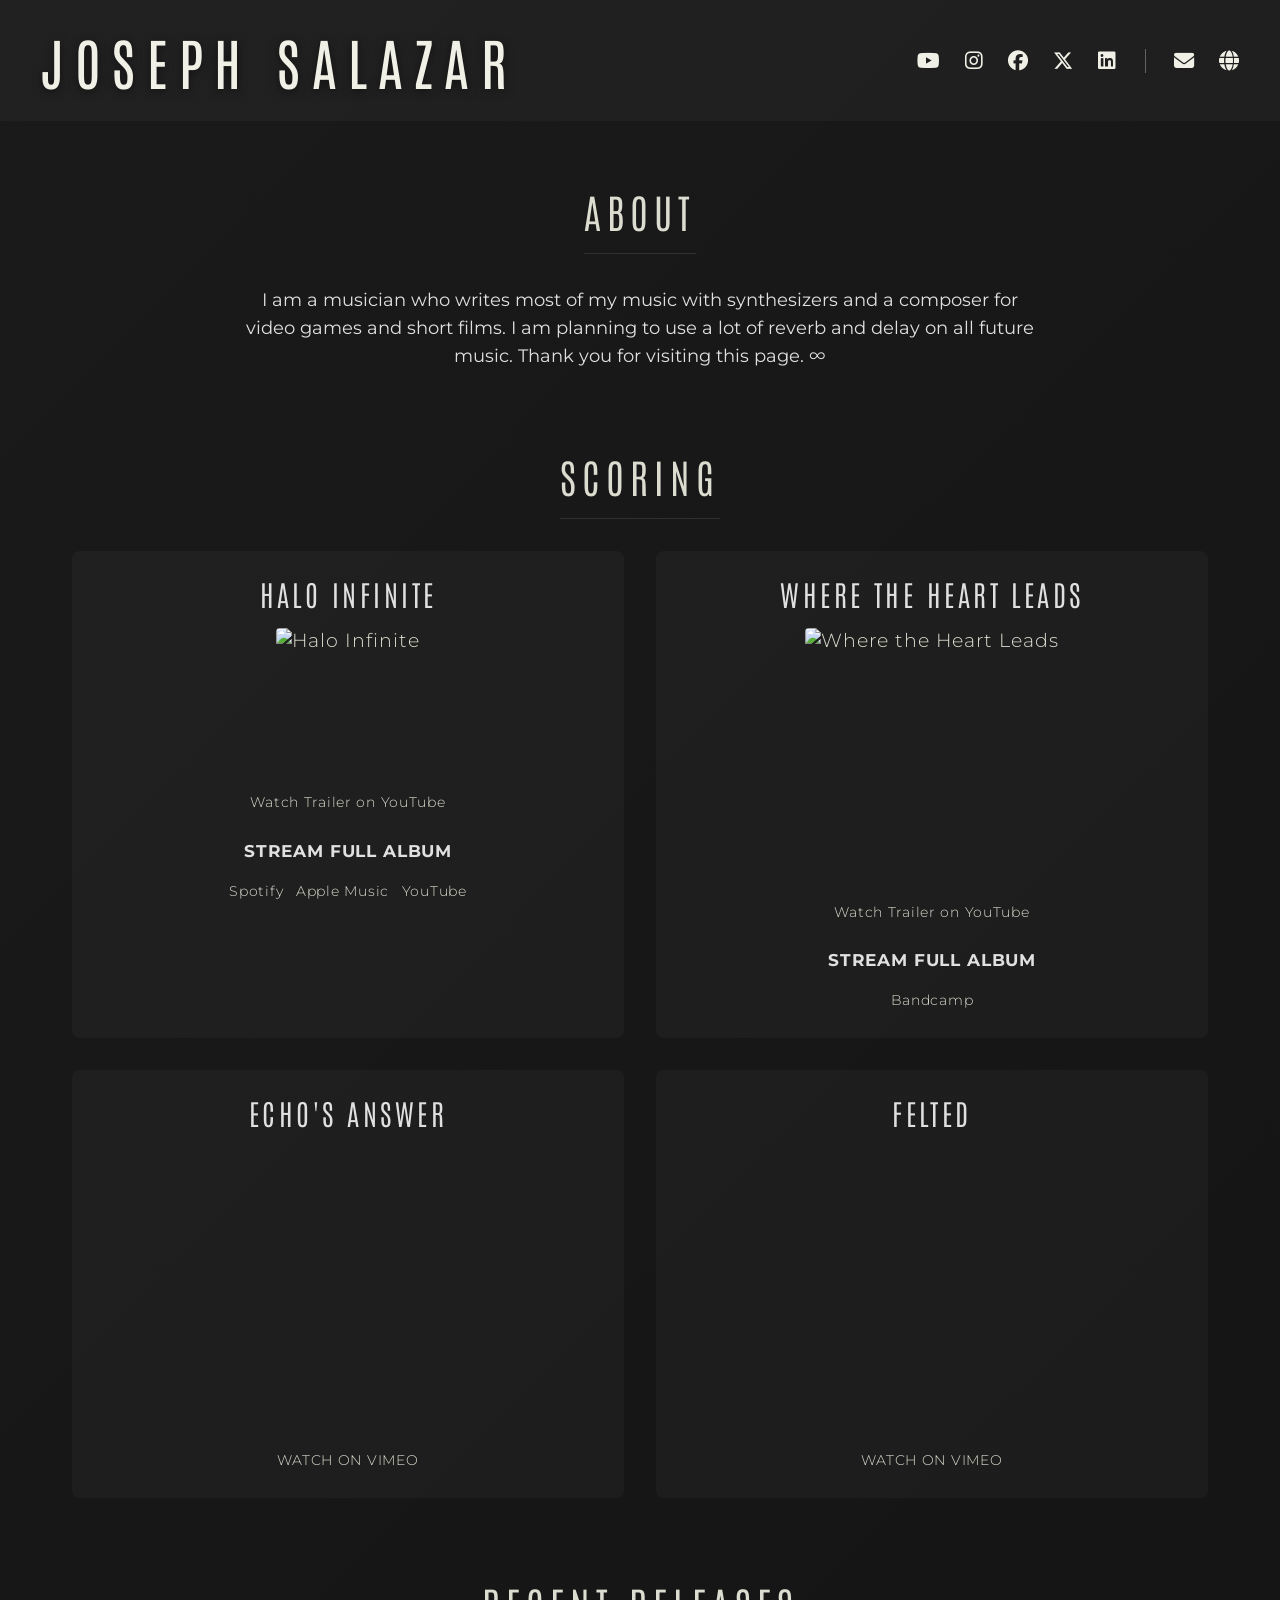
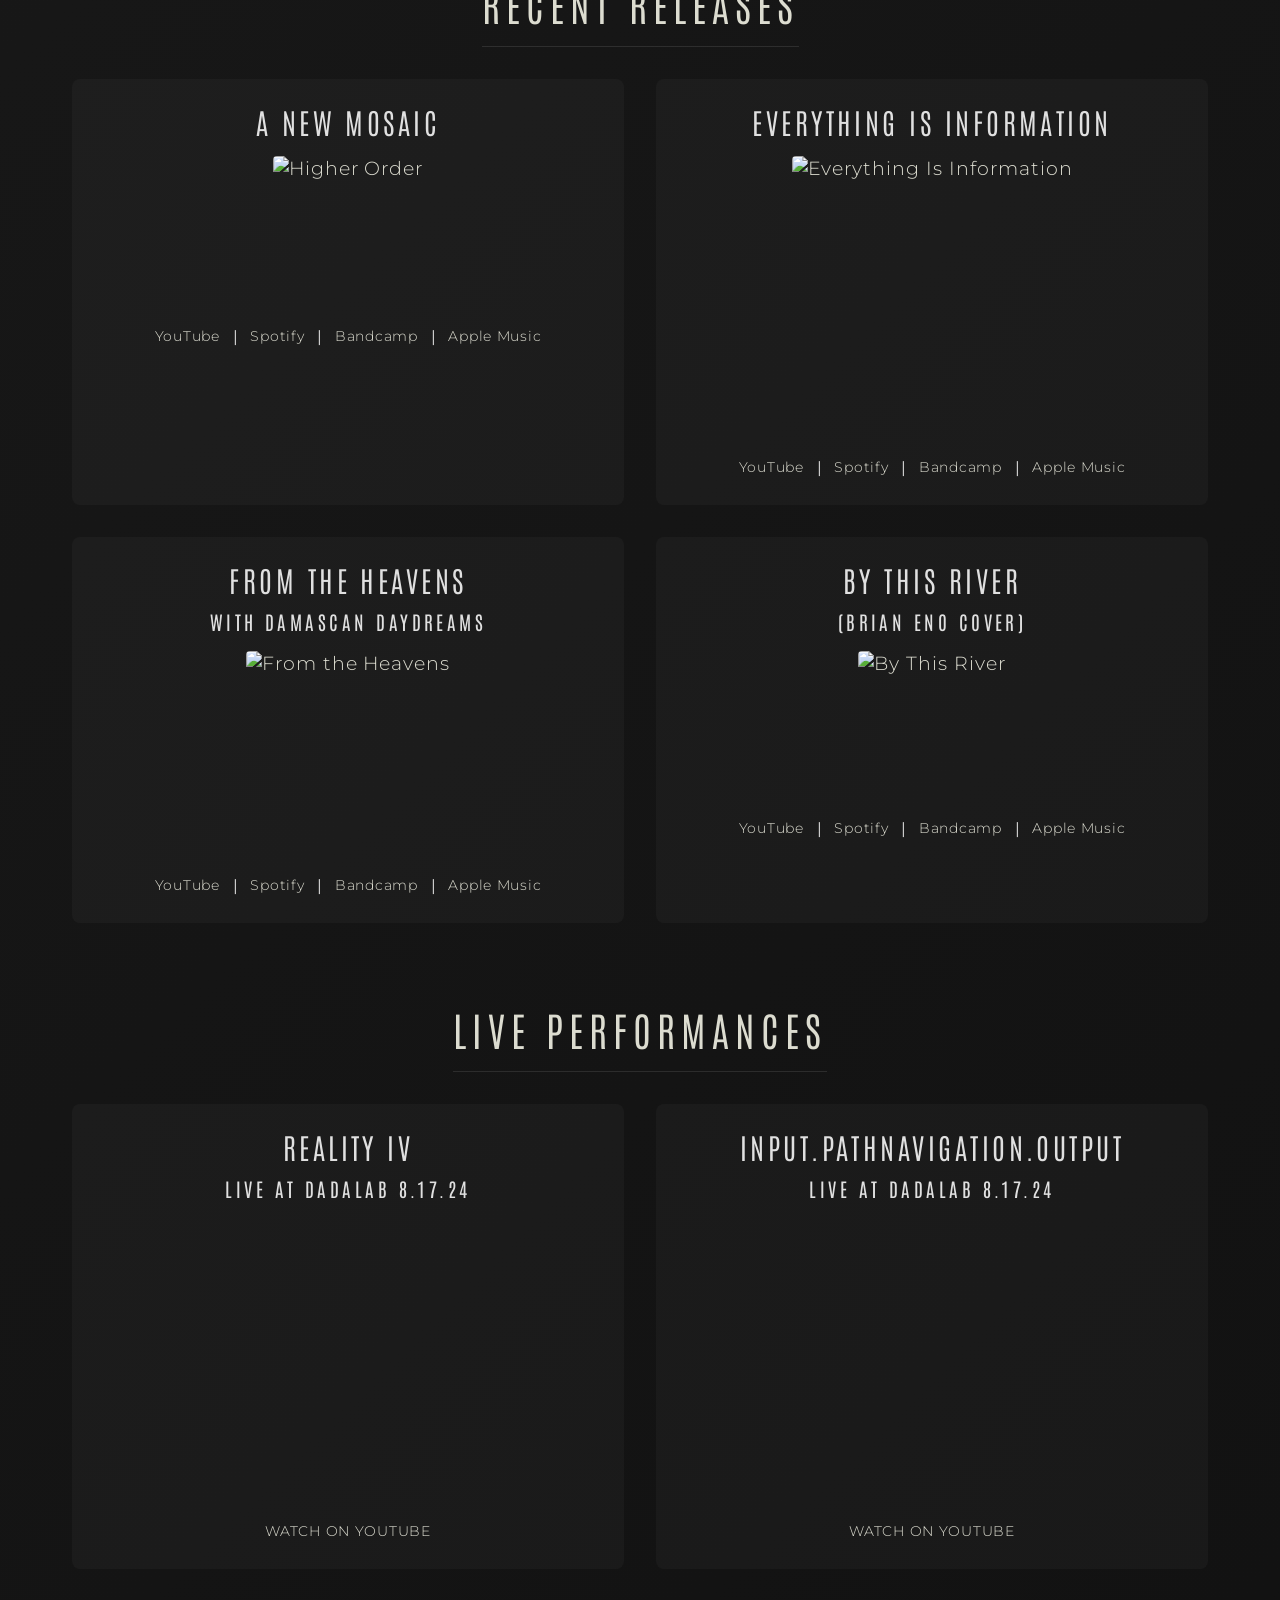
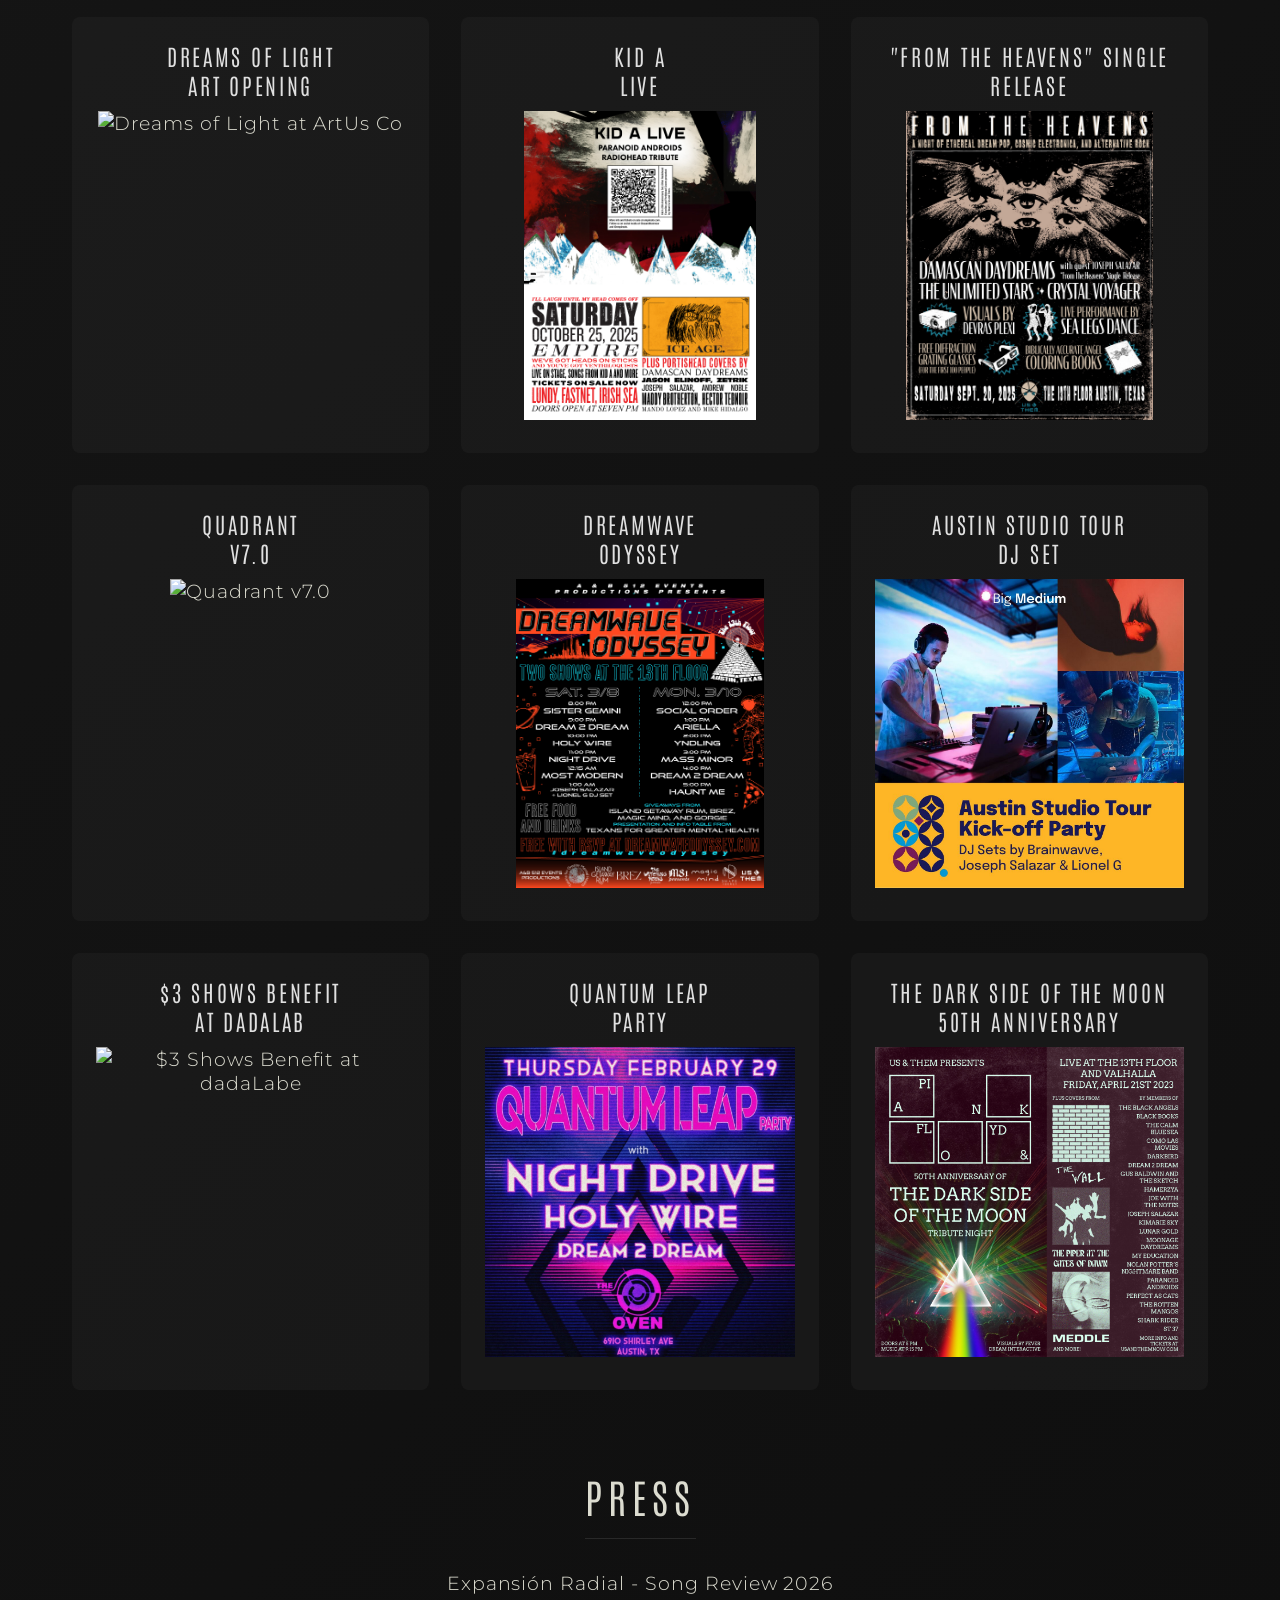
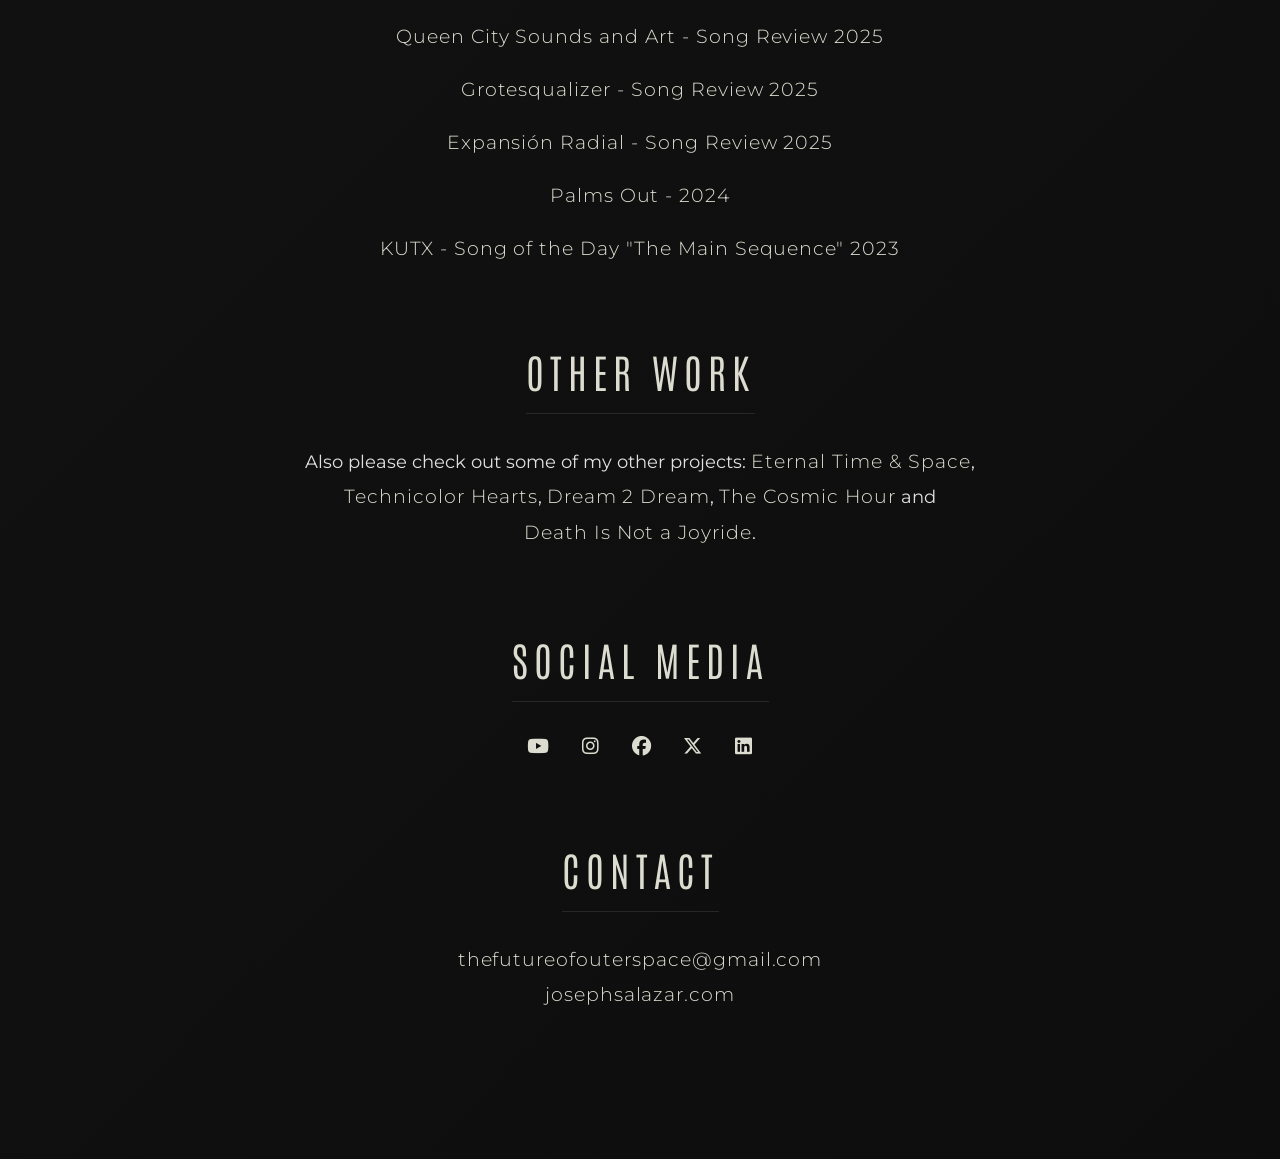
==== commit c64985c9: "Update Recent Releases with A New Mosaic single Replaced Higher Order with A New Mosaic as featured " ====
--- a/js-portfolio.html
+++ b/js-portfolio.html
@@ -97,6 +97,33 @@
             .header-social {
                 justify-content: center;
             }
+
+            #social-media .social-links {
+                display: grid;
+                grid-template-columns: repeat(6, 1fr);
+                gap: 2rem;
+                max-width: 400px;
+                margin: 0 auto;
+                justify-items: center;
+            }
+
+            #social-media .social-links a {
+                font-size: 2.4rem;
+            }
+
+            #social-media .social-links a:nth-child(1),
+            #social-media .social-links a:nth-child(2),
+            #social-media .social-links a:nth-child(3) {
+                grid-column: span 2;
+            }
+
+            #social-media .social-links a:nth-child(4) {
+                grid-column: 2 / span 2;
+            }
+
+            #social-media .social-links a:nth-child(5) {
+                grid-column: 4 / span 2;
+            }
         }
 
         .container {
@@ -492,18 +519,18 @@
                 <div class="music-item">
                     <div
                         style="font-family: 'Antonio', sans-serif; font-size: 1.8rem; font-weight: 300; letter-spacing: 0.12em; text-transform: uppercase; margin-bottom: 1rem;">
-                        Higher Order</div>
+                        A New Mosaic</div>
                     <a href="https://josephsalazar.com/higher-order/" target="_blank">
-                        <img src="https://josephsalazar.com/wp-content/uploads/2025/12/js-higherorder-artwork-1440x1440-1-1200x1200.jpg"
+                        <img src="https://josephsalazar.com/wp-content/uploads/2026/02/js-anewmosaic-cover-1400x1400-1-1200x1200.jpg"
                             alt="Higher Order"
                             style="width: 100%; aspect-ratio: 1/1; object-fit: cover; border-radius: 4px; margin-bottom: 1rem; display: block;">
                     </a>
                     <div class="links">
-                        <a href="https://www.youtube.com/watch?v=zFIFoFnkwxQ" target="_blank">YouTube</a> |
-                        <a href="https://open.spotify.com/track/56lfYudd5owRJfw3Fes3nr?si=b7e8c6d335b54086"
+                        <a href="https://www.youtube.com/watch?v=3JUicHDIUJU" target="_blank">YouTube</a> |
+                        <a href="https://open.spotify.com/track/4uVPAq1JhopfpIkdeH73cQ"
                             target="_blank">Spotify</a> |
-                        <a href="https://namejoseph.bandcamp.com/track/higher-order" target="_blank">Bandcamp</a> |
-                        <a href="https://music.apple.com/us/album/higher-order-single/1861555794" target="_blank">Apple
+                        <a href="https://www.youtube.com/watch?v=3JUicHDIUJU" target="_blank">Bandcamp</a> |
+                        <a href="https://music.apple.com/us/album/a-new-mosaic-single/1877417382" target="_blank">Apple
                             Music</a>
                     </div>
                 </div>
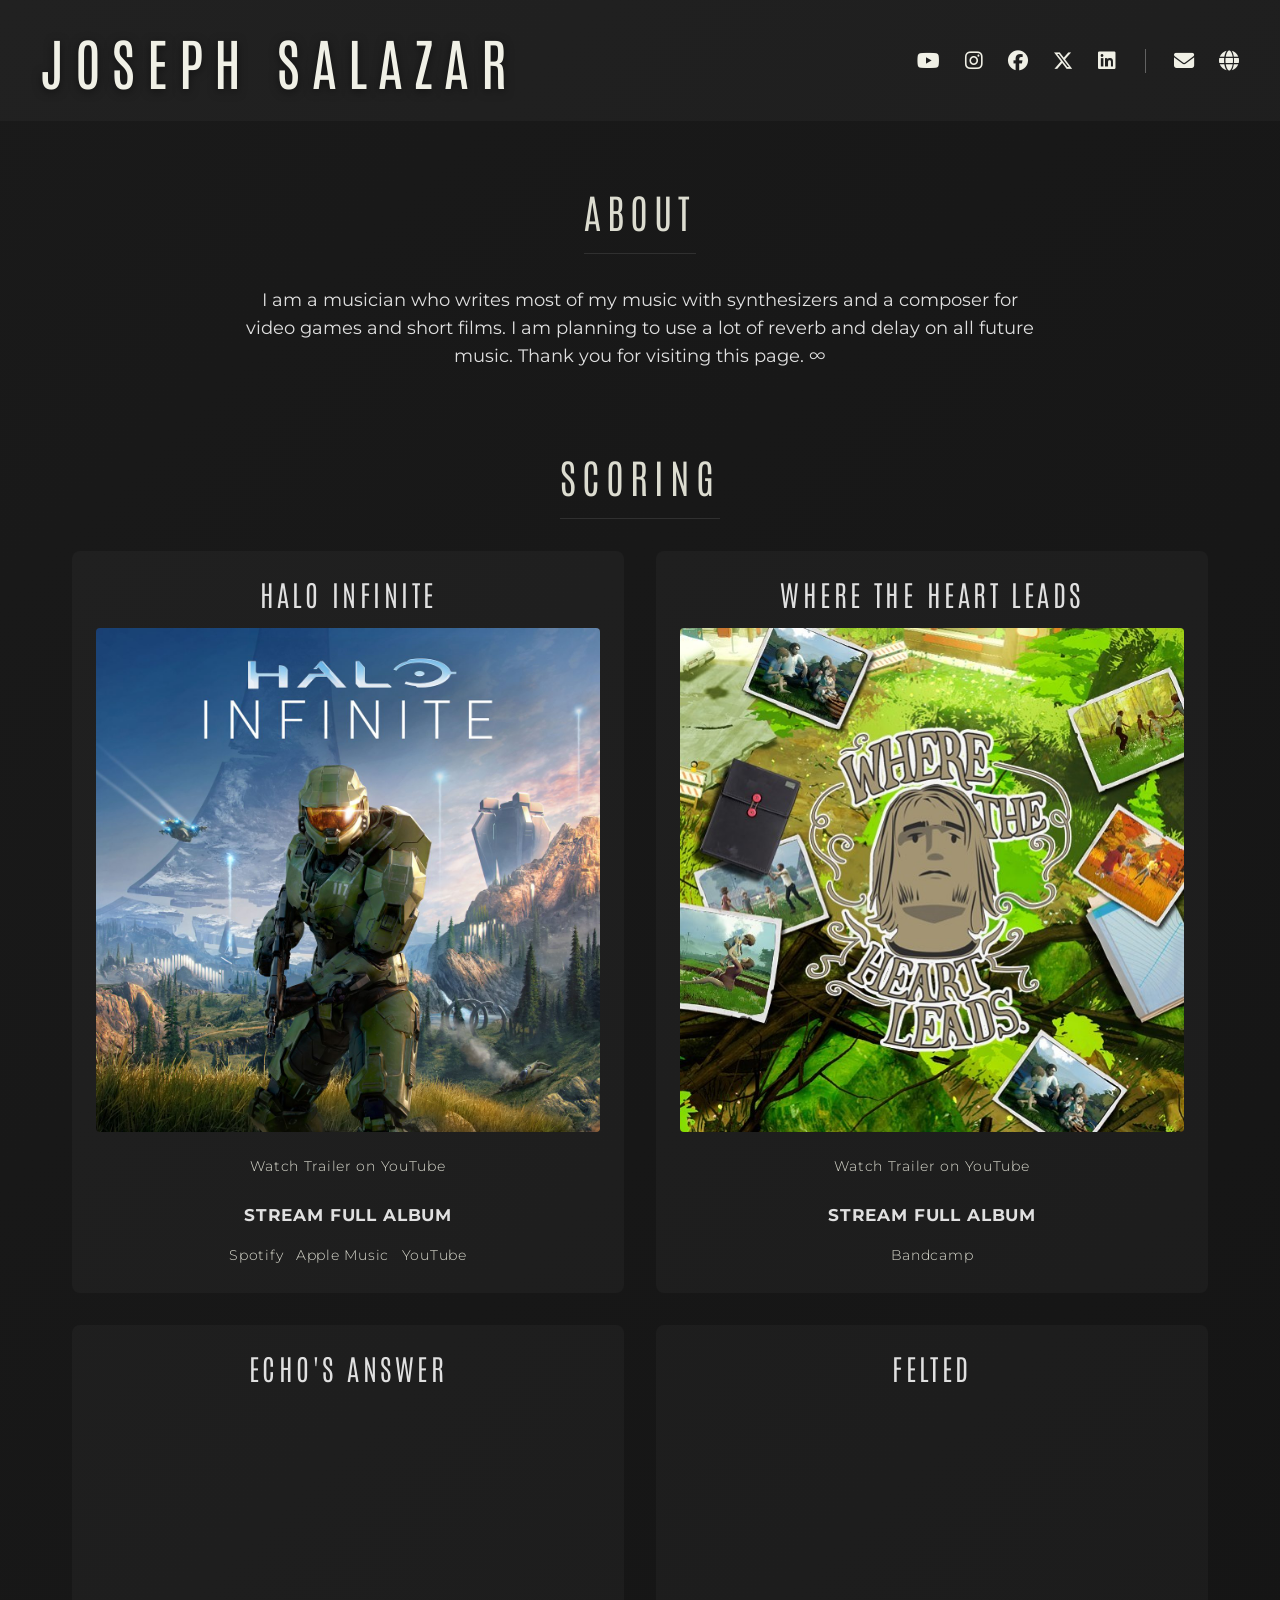
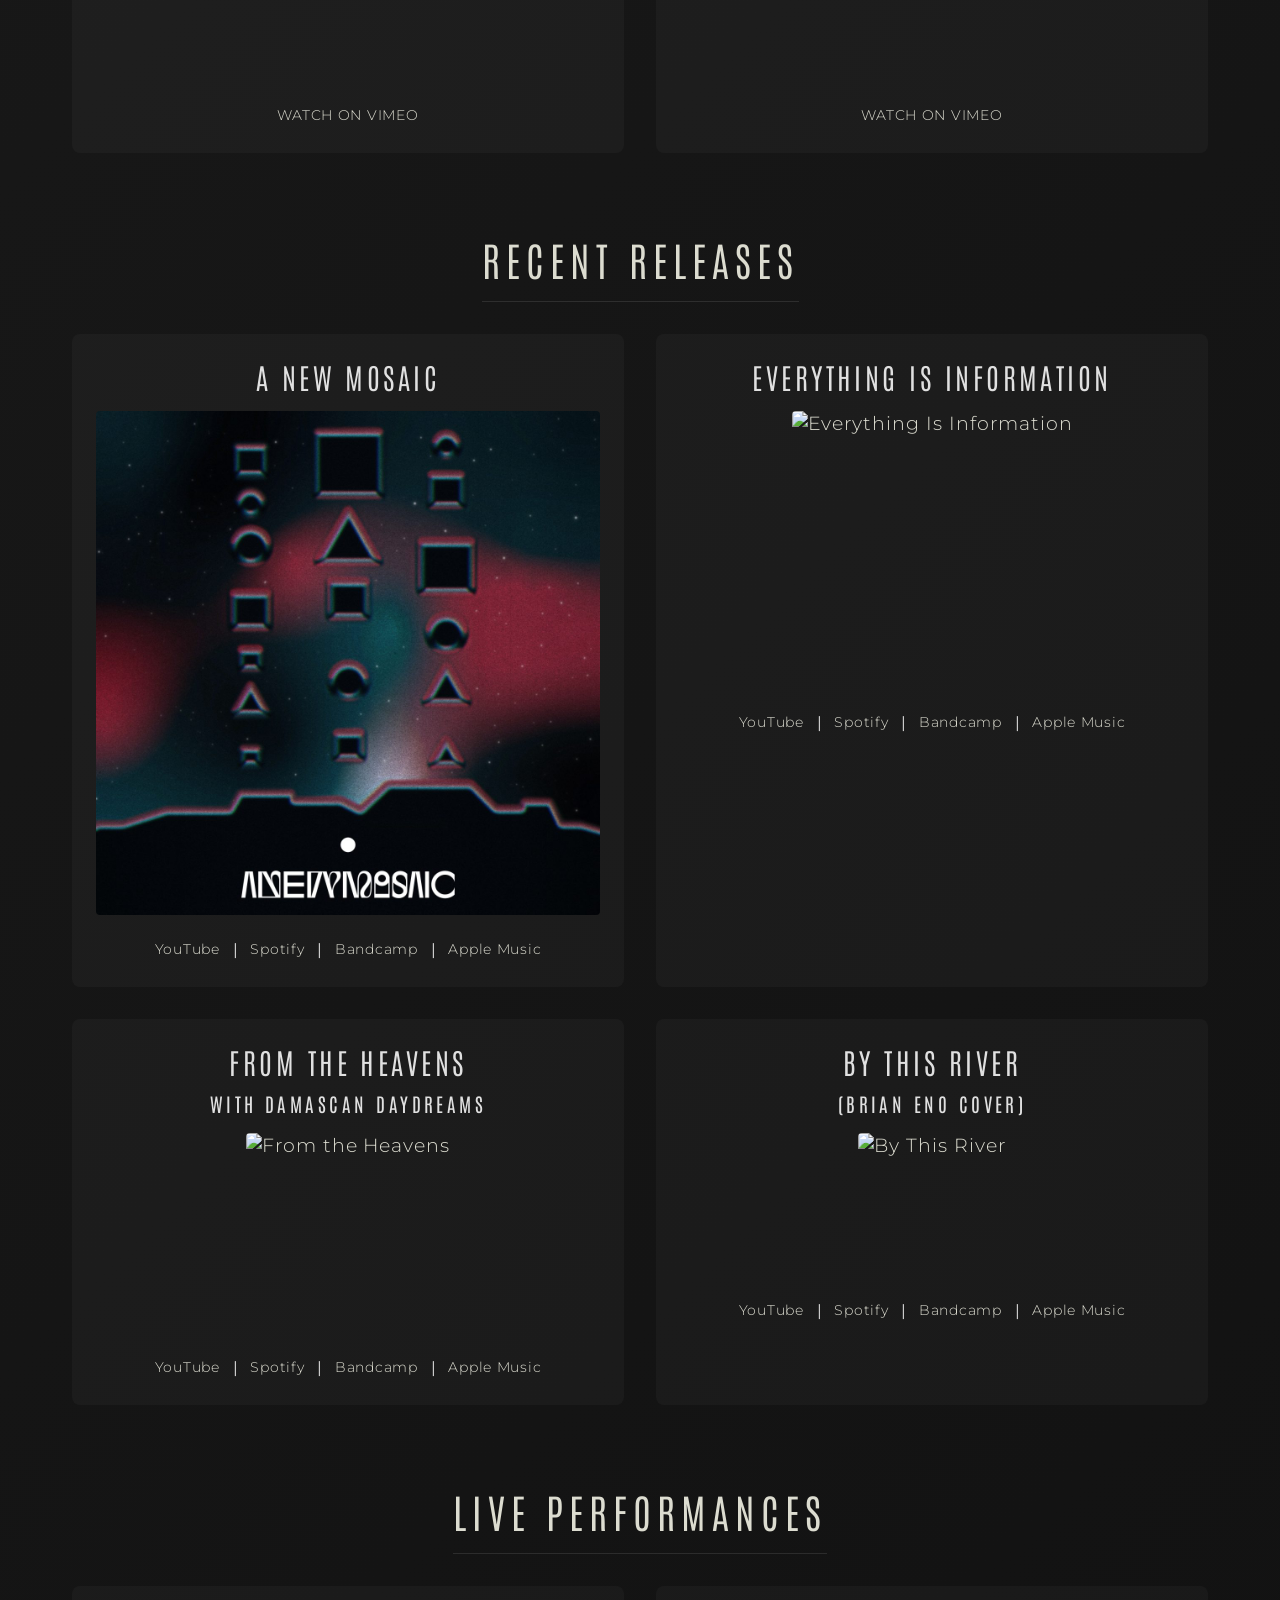
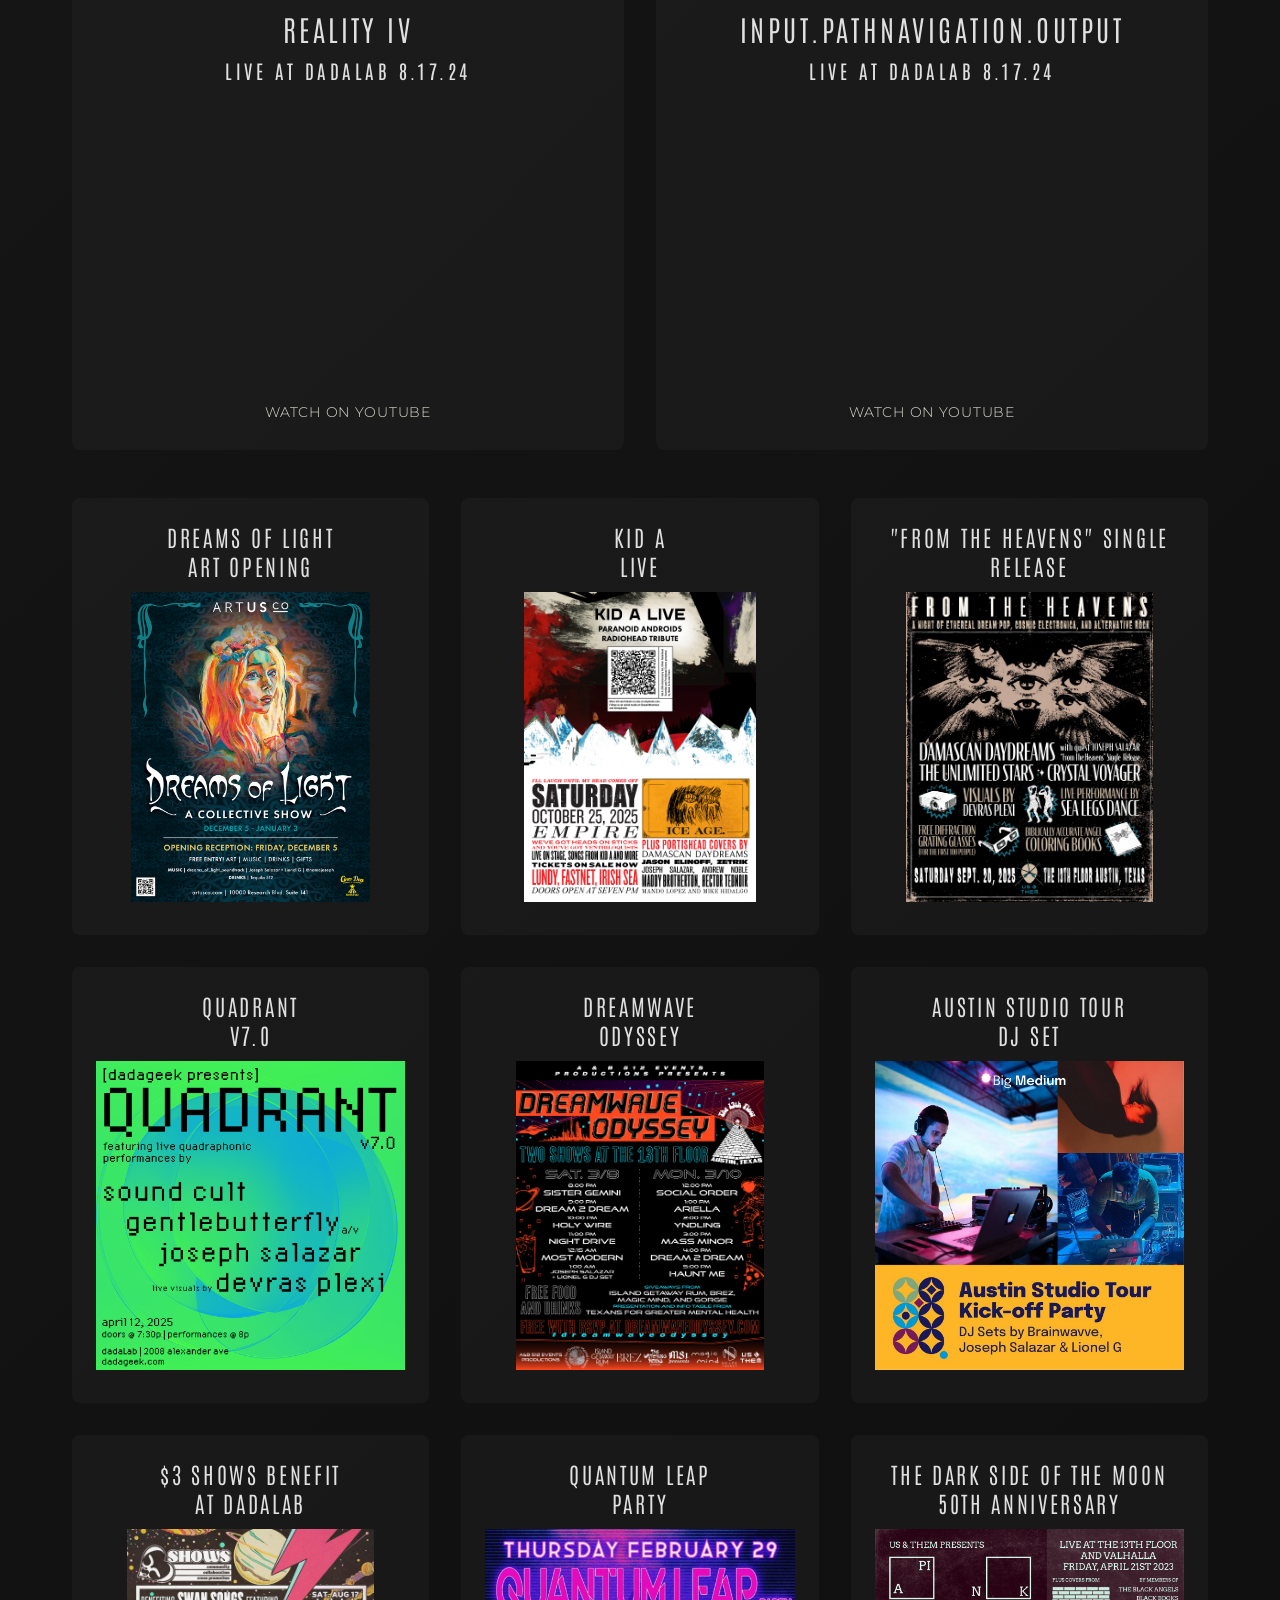
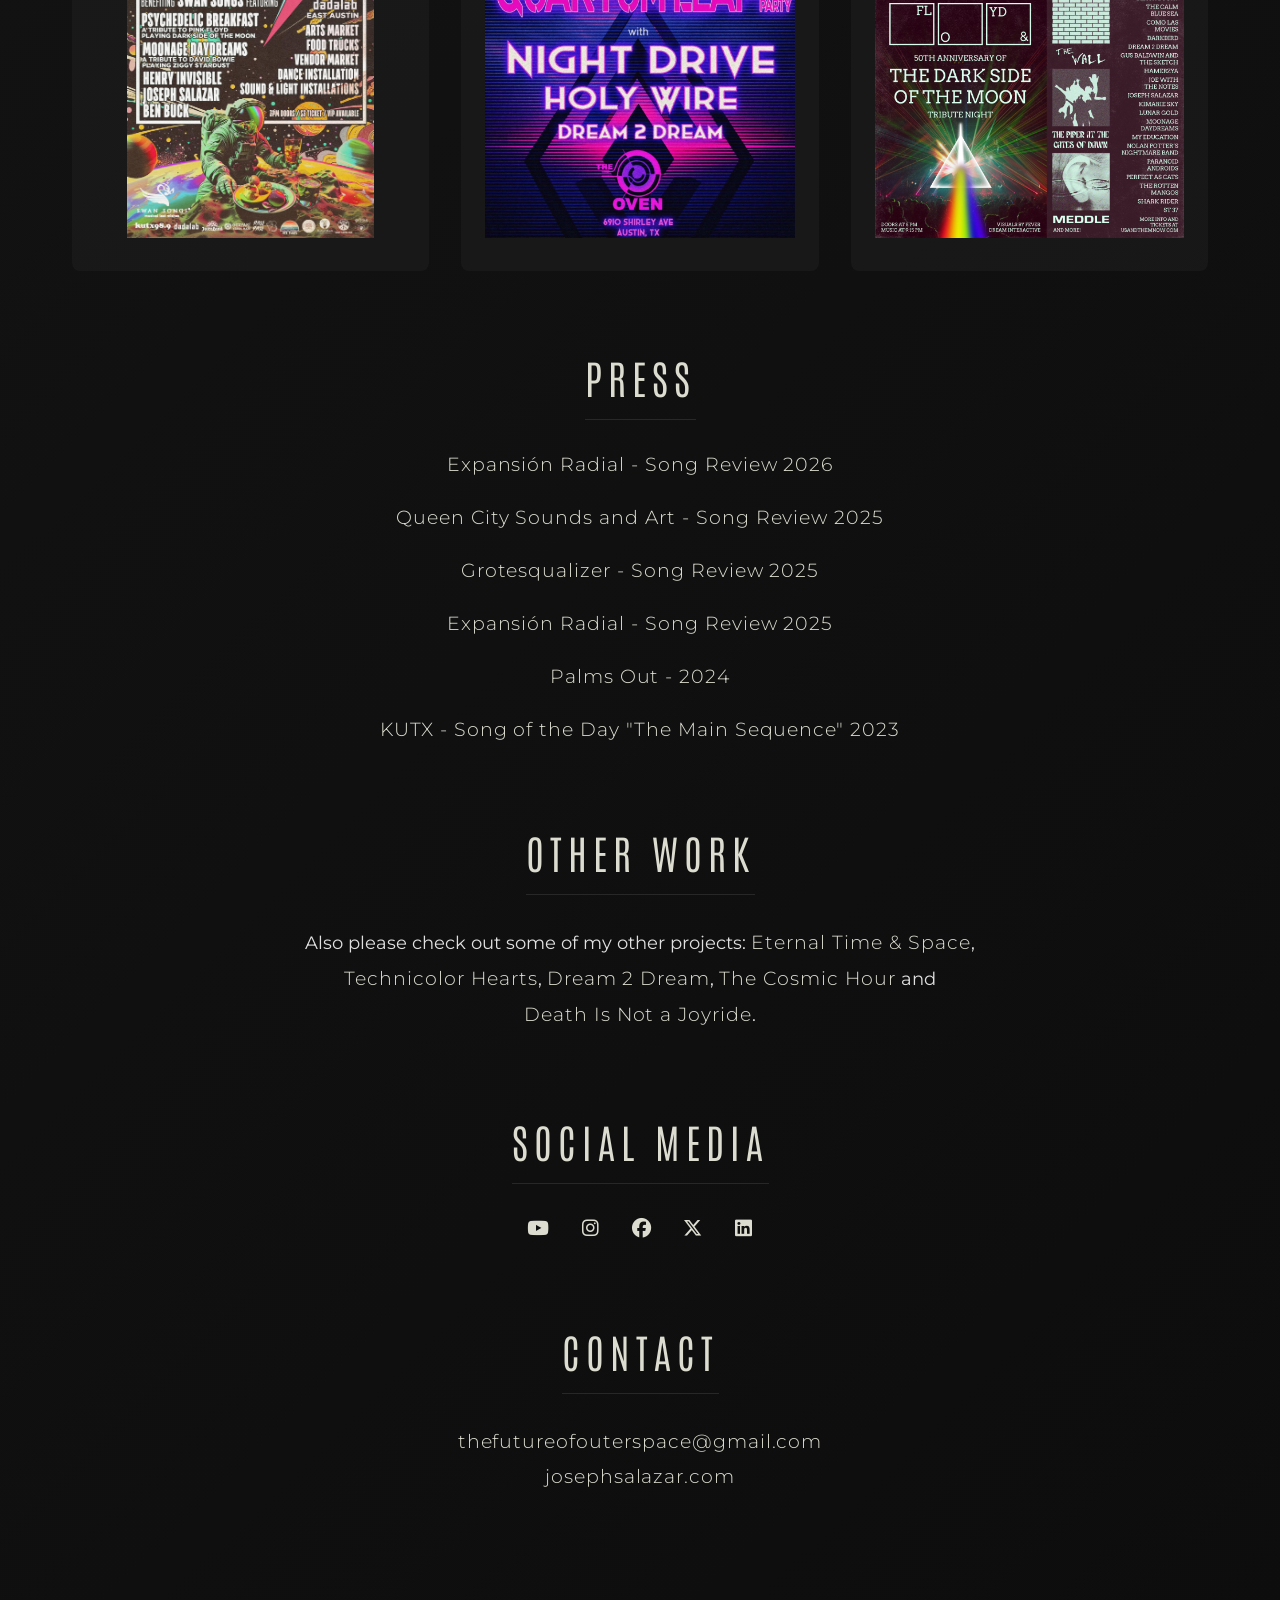
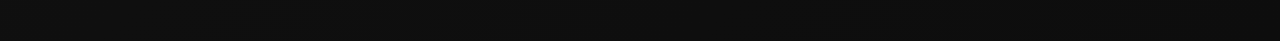
==== commit 7fbc8681: "Add Where the Heart Leads game image asset and update portfolio image paths to use local assets dire" ====
--- a/js-portfolio.html
+++ b/js-portfolio.html
@@ -5,6 +5,15 @@
     <meta charset="UTF-8">
     <meta name="viewport" content="width=device-width, initial-scale=1.0">
     <title>Joseph Salazar - Portfolio</title>
+    <meta property="og:title" content="Joseph Salazar - Portfolio">
+    <meta property="og:description" content="Portfolio of Joseph Salazar — music, scoring, and events.">
+    <meta property="og:type" content="website">
+    <meta property="og:url" content="https://josephsalazar.com/js-portfolio.html">
+    <meta property="og:image" content="https://josephsalazar.com/assets/images/js-website-home-slider-minimoog.jpg">
+    <meta name="twitter:card" content="summary_large_image">
+    <meta name="twitter:title" content="Joseph Salazar - Portfolio">
+    <meta name="twitter:description" content="Portfolio of Joseph Salazar — music, scoring, and events.">
+    <meta name="twitter:image" content="https://josephsalazar.com/assets/images/js-website-home-slider-minimoog.jpg">
     <link rel="preconnect" href="https://fonts.googleapis.com">
     <link rel="preconnect" href="https://fonts.gstatic.com" crossorigin>
     <link
@@ -445,7 +454,7 @@
                         style="font-family: 'Antonio', sans-serif; font-size: 1.8rem; font-weight: 300; letter-spacing: 0.12em; text-transform: uppercase; margin-bottom: 1rem;">
                         Halo Infinite</div>
                     <a href="https://www.youtube.com/watch?v=yEEy4kidPFg" target="_blank">
-                        <img src="https://josephsalazar.com/wp-content/uploads/2021/11/halo-infinite-square-1200x1200.jpg"
+                        <img src="assets/images/halo-infinite-square-1200x1200.jpg"
                             alt="Halo Infinite"
                             style="width: 100%; aspect-ratio: 1/1; object-fit: cover; border-radius: 4px; display: block;">
                     </a>
@@ -470,7 +479,7 @@
                         style="font-family: 'Antonio', sans-serif; font-size: 1.8rem; font-weight: 300; letter-spacing: 0.12em; text-transform: uppercase; margin-bottom: 1rem;">
                         Where the Heart Leads</div>
                     <a href="https://www.youtube.com/watch?v=lJZNbqXDIgs" target="_blank">
-                        <img src="https://josephsalazar.com/wp-content/uploads/2021/07/217827325_350701223283490_7993269378516334098_n.jpg"
+                        <img src="assets/images/game-wthl.jpg"
                             alt="Where the Heart Leads"
                             style="width: 100%; aspect-ratio: 1/1; object-fit: cover; border-radius: 4px; display: block;">
                     </a>
@@ -521,7 +530,7 @@
                         style="font-family: 'Antonio', sans-serif; font-size: 1.8rem; font-weight: 300; letter-spacing: 0.12em; text-transform: uppercase; margin-bottom: 1rem;">
                         A New Mosaic</div>
                     <a href="https://josephsalazar.com/higher-order/" target="_blank">
-                        <img src="https://josephsalazar.com/wp-content/uploads/2026/02/js-anewmosaic-cover-1400x1400-1-1200x1200.jpg"
+                        <img src="assets/images/js-anewmosaic-cover-1400x1400-1-1200x1200.jpg"
                             alt="Higher Order"
                             style="width: 100%; aspect-ratio: 1/1; object-fit: cover; border-radius: 4px; margin-bottom: 1rem; display: block;">
                     </a>
@@ -637,7 +646,7 @@
                         Dreams of Light<br> Art Opening</div>
                     <a href="https://www.eventbrite.com/e/dreams-of-light-opening-party-tickets-1972158839177"
                         target="_blank">
-                        <img src="https://josephsalazar.com/wp-content/uploads/2025/12/Dreams-of-Light_final-graphic.jpg"
+                        <img src="assets/images/Dreams-of-Light_final-graphic.jpg"
                             alt="Dreams of Light at ArtUs Co"
                             style="width: 100%; aspect-ratio: 1/1; object-fit: contain; display: block;">
                     </a>
@@ -649,7 +658,7 @@
                         KID A<br>LIVE</div>
                     <a href="https://do512.com/events/2025/10/25/paranoid-androids-kid-a-25th-anniversary-in-the-control-room-tickets"
                         target="_blank">
-                        <img src="251025-empire-kidalive-v3.jpg" alt="Paranoid Androids KID A LIVE at Empire"
+                        <img src="assets/images/251025-empire-kidalive-v3.jpg" alt="Paranoid Androids KID A LIVE at Empire"
                             style="width: 100%; aspect-ratio: 1/1; object-fit: contain; display: block;">
                     </a>
                 </div>
@@ -660,7 +669,7 @@
                         "From the Heavens" Single Release</div>
                     <a href="https://do512.com/events/2025/9/20/from-the-heavens-a-night-of-ethereal-dream-pop-cosmic-electronica-and-alternative-rock-tickets"
                         target="_blank">
-                        <img src="250920-13thfloor-fromtheheavens-full-v1.jpg" alt="From the Heavens Single Release"
+                        <img src="assets/images/250920-13thfloor-fromtheheavens-full-v1.jpg" alt="From the Heavens Single Release"
                             style="width: 100%; aspect-ratio: 1/1; object-fit: contain; display: block;">
                     </a>
                 </div>
@@ -670,7 +679,7 @@
                         style="font-family: 'Antonio', sans-serif; font-size: 1.4rem; font-weight: 300; letter-spacing: 0.12em; text-transform: uppercase; margin-bottom: 0.75rem;">
                         Quadrant<br>v7.0</div>
                     <a href="https://www.instagram.com/p/DJH0IAUJ48O/?img_index=1" target="_blank">
-                        <img src="https://josephsalazar.com/wp-content/uploads/2025/03/Quadrant_v7-Square.jpeg"
+                        <img src="assets/images/quadrant_v7-square.jpeg"
                             alt="Quadrant v7.0"
                             style="width: 100%; aspect-ratio: 1/1; object-fit: contain; display: block;">
                     </a>
@@ -681,7 +690,7 @@
                         style="font-family: 'Antonio', sans-serif; font-size: 1.4rem; font-weight: 300; letter-spacing: 0.12em; text-transform: uppercase; margin-bottom: 0.75rem;">
                         Dreamwave<br>Odyssey</div>
                     <a href="https://dreamwaveodyssey.com/" target="_blank">
-                        <img src="dreamwaveodyssey-flyer-1080x1350-final.jpg" alt="Dreamwave Odyssey"
+                        <img src="assets/images/dreamwaveodyssey-flyer-1080x1350-final.jpg" alt="Dreamwave Odyssey"
                             style="width: 100%; aspect-ratio: 1/1; object-fit: contain; display: block;">
                     </a>
                 </div>
@@ -691,7 +700,7 @@
                         style="font-family: 'Antonio', sans-serif; font-size: 1.4rem; font-weight: 300; letter-spacing: 0.12em; text-transform: uppercase; margin-bottom: 0.75rem;">
                         Austin Studio Tour<br> DJ Set</div>
                     <a href="https://www.instagram.com/p/DBumGcbO9qw/?img_index=1" target="_blank">
-                        <img src="austinstudiotour.jpg" alt="Austin Studio Tour DJ Set"
+                        <img src="assets/images/austinstudiotour.jpg" alt="Austin Studio Tour DJ Set"
                             style="width: 100%; aspect-ratio: 1/1; object-fit: contain; display: block;">
                     </a>
                 </div>
@@ -702,7 +711,7 @@
                         $3 Shows Benefit<br> at dadaLab</div>
                     <a href="https://www.eventbrite.com/e/3-shows-benefiting-swan-songs-ft-psychedelic-breakfast-a-tribute-to-pink-floyd-more-tickets-939685052287"
                         target="_blank">
-                        <img src="https://josephsalazar.com/wp-content/uploads/2024/07/3ds-dadalab-240817-1080x1350-1.jpeg"
+                        <img src="assets/images/3ds-dadalab-240817-1080x1350-1.jpeg"
                             alt="$3 Shows Benefit at dadaLabe"
                             style="width: 100%; aspect-ratio: 1/1; object-fit: contain; display: block;">
                     </a>
@@ -714,7 +723,7 @@
                         Quantum Leap<br>Party</div>
                     <a href="https://do512.com/events/2024/2/29/quantum-leap-party-with-night-drive-holy-wire-and-dream-2-dream-tickets"
                         target="_blank">
-                        <img src="d2d-240229-theoven.jpg" alt="Quantum Leap Party with Night Drive"
+                        <img src="assets/images/d2d-240229-theoven.jpg" alt="Quantum Leap Party with Night Drive"
                             style="width: 100%; aspect-ratio: 1/1; object-fit: contain; display: block;">
                     </a>
                 </div>
@@ -724,7 +733,7 @@
                         style="font-family: 'Antonio', sans-serif; font-size: 1.4rem; font-weight: 300; letter-spacing: 0.12em; text-transform: uppercase; margin-bottom: 0.75rem;">
                         The Dark Side of the Moon 50th Anniversary</div>
                     <a href="https://www.instagram.com/p/CrRS0gkpwLK/" target="_blank">
-                        <img src="usandthem-dsotm50th-230421-v4.jpg"
+                        <img src="assets/images/usandthem-dsotm50th-230421-v4.jpg"
                             alt="The Dark Side of the Moon 50th Anniversary Show"
                             style="width: 100%; aspect-ratio: 1/1; object-fit: contain; display: block;">
                     </a>
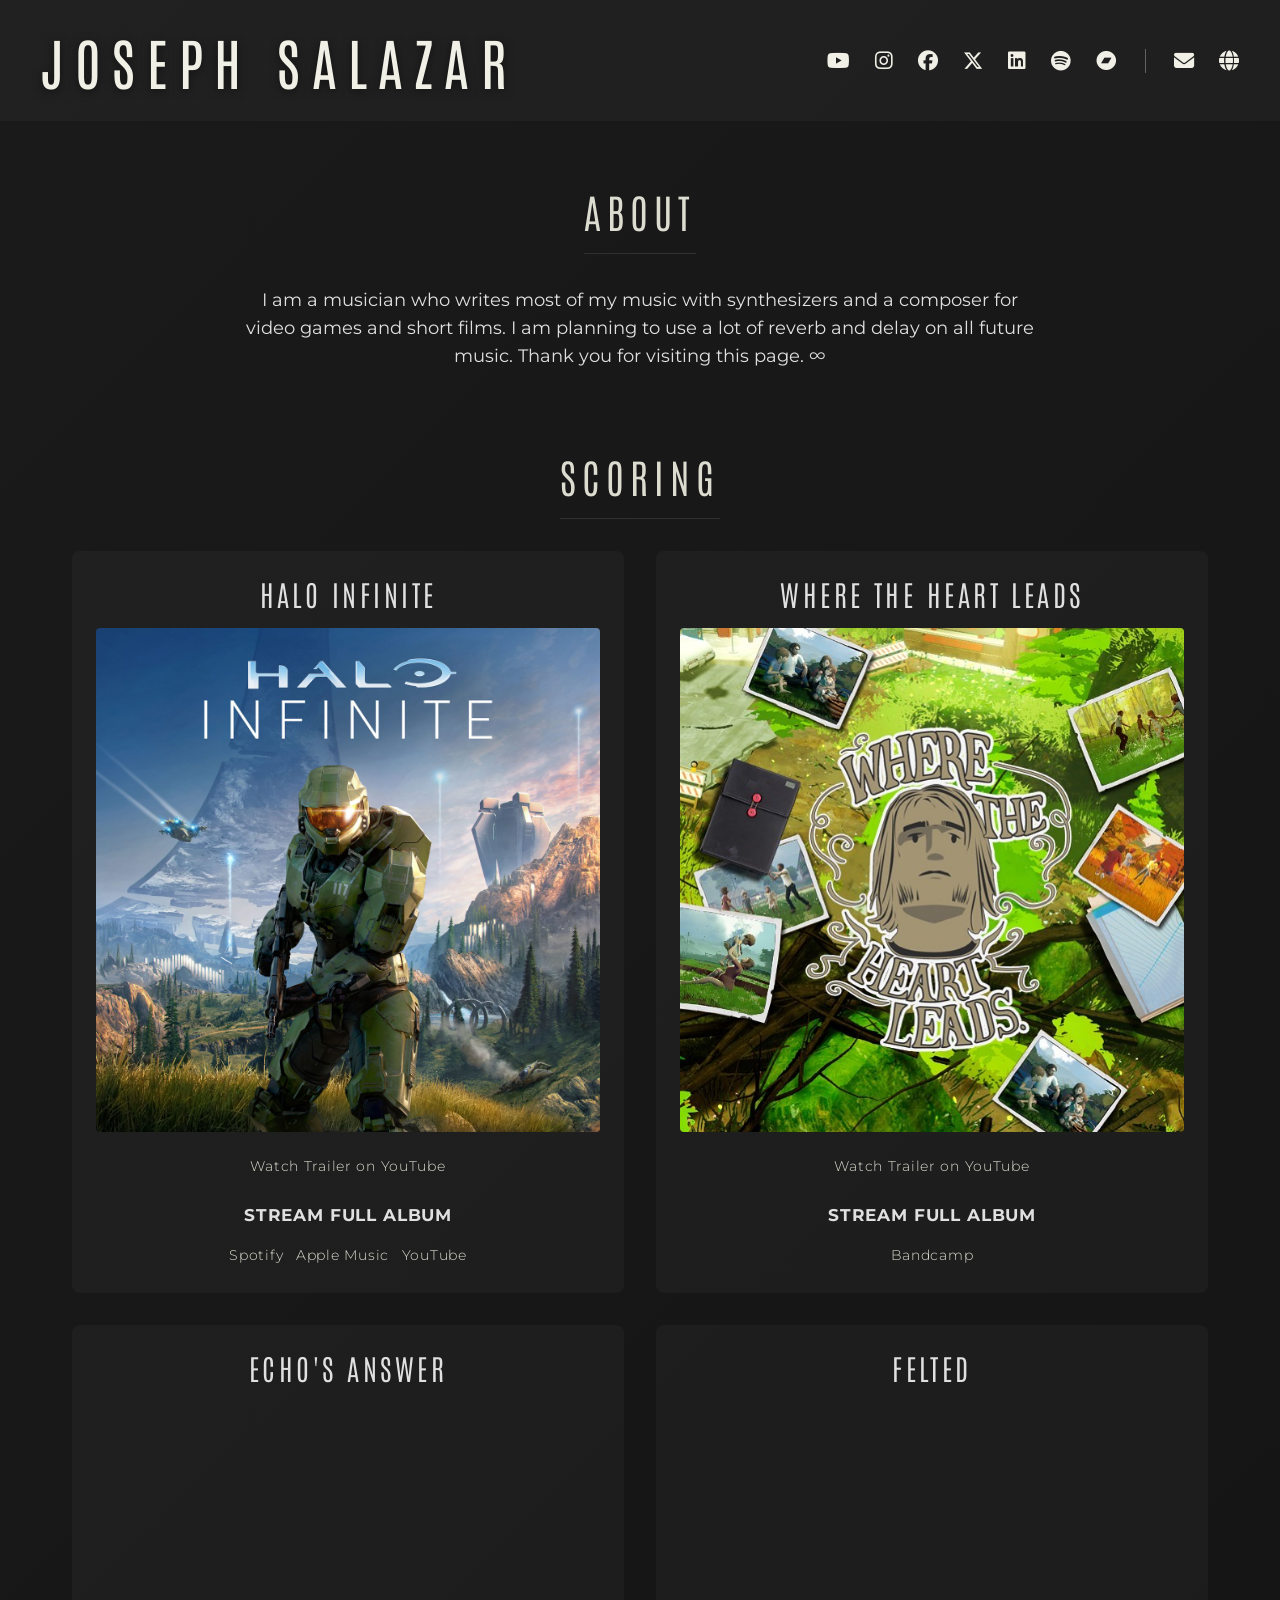
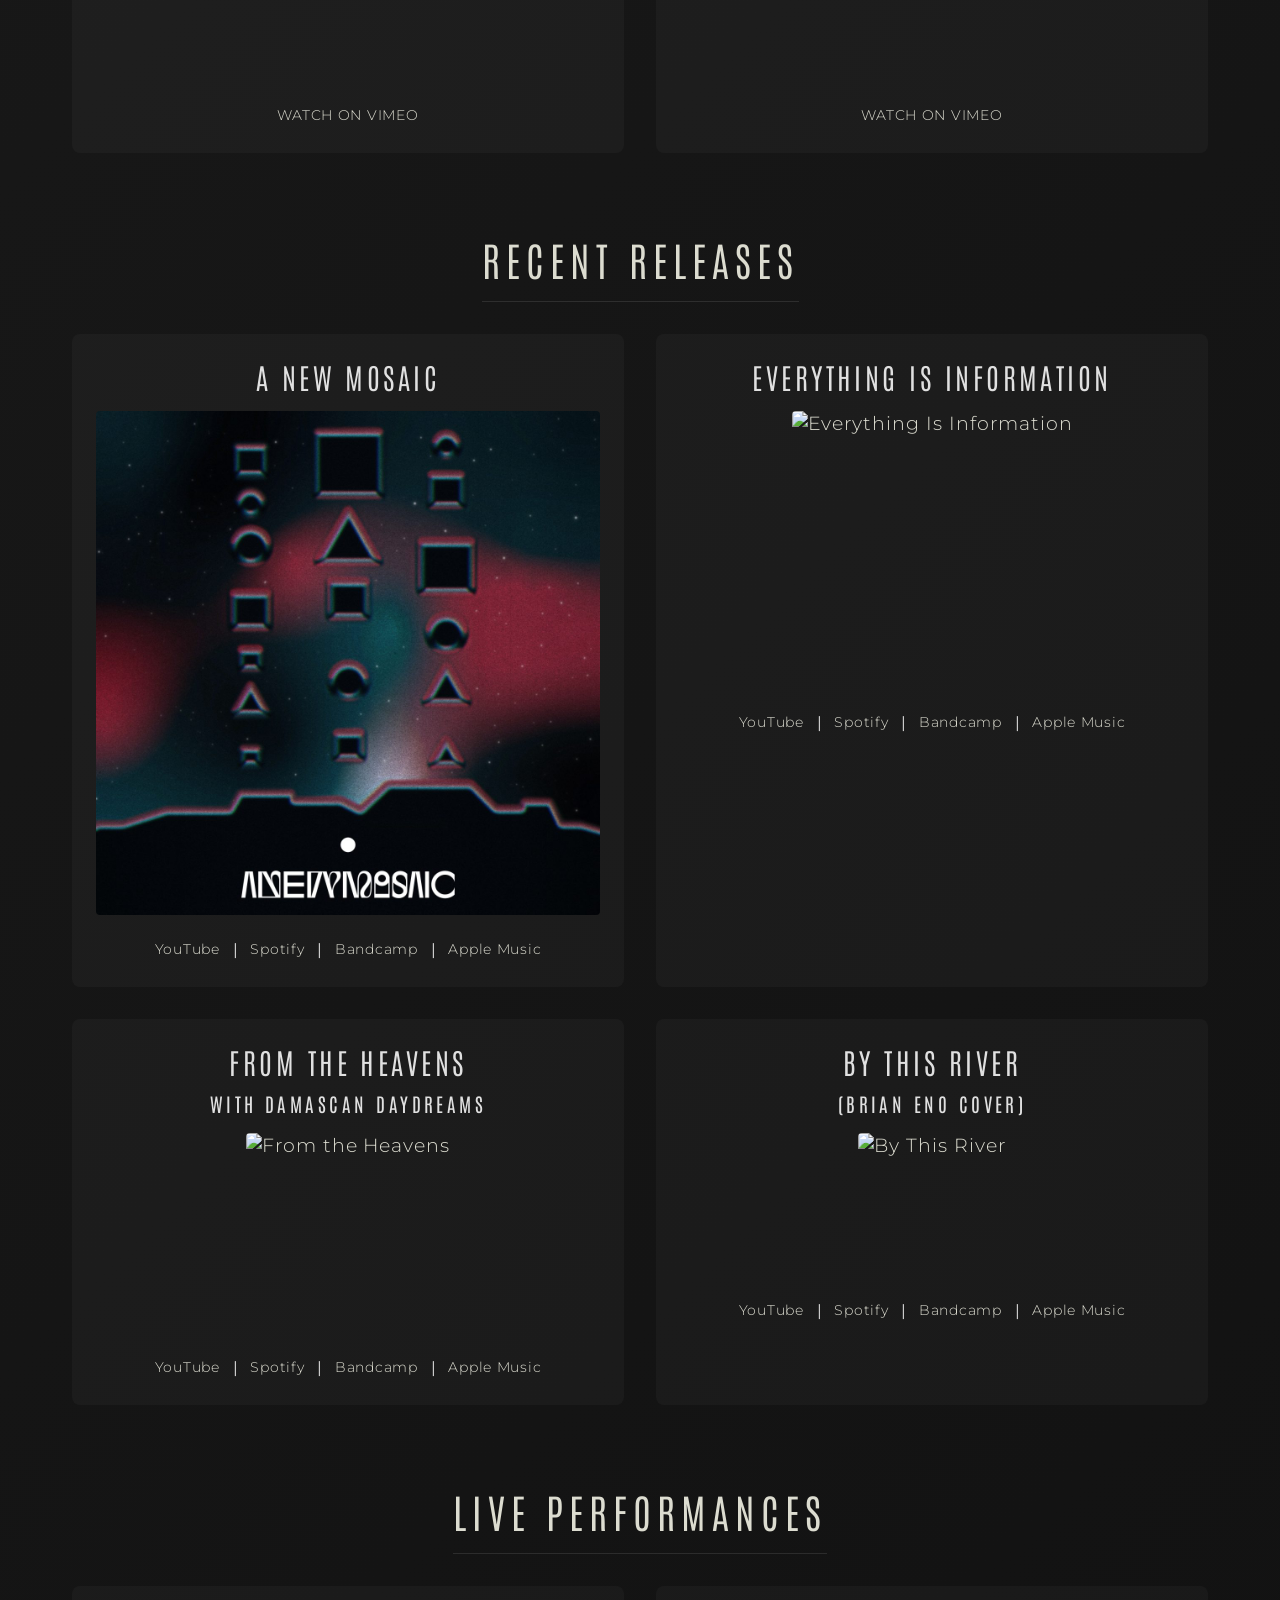
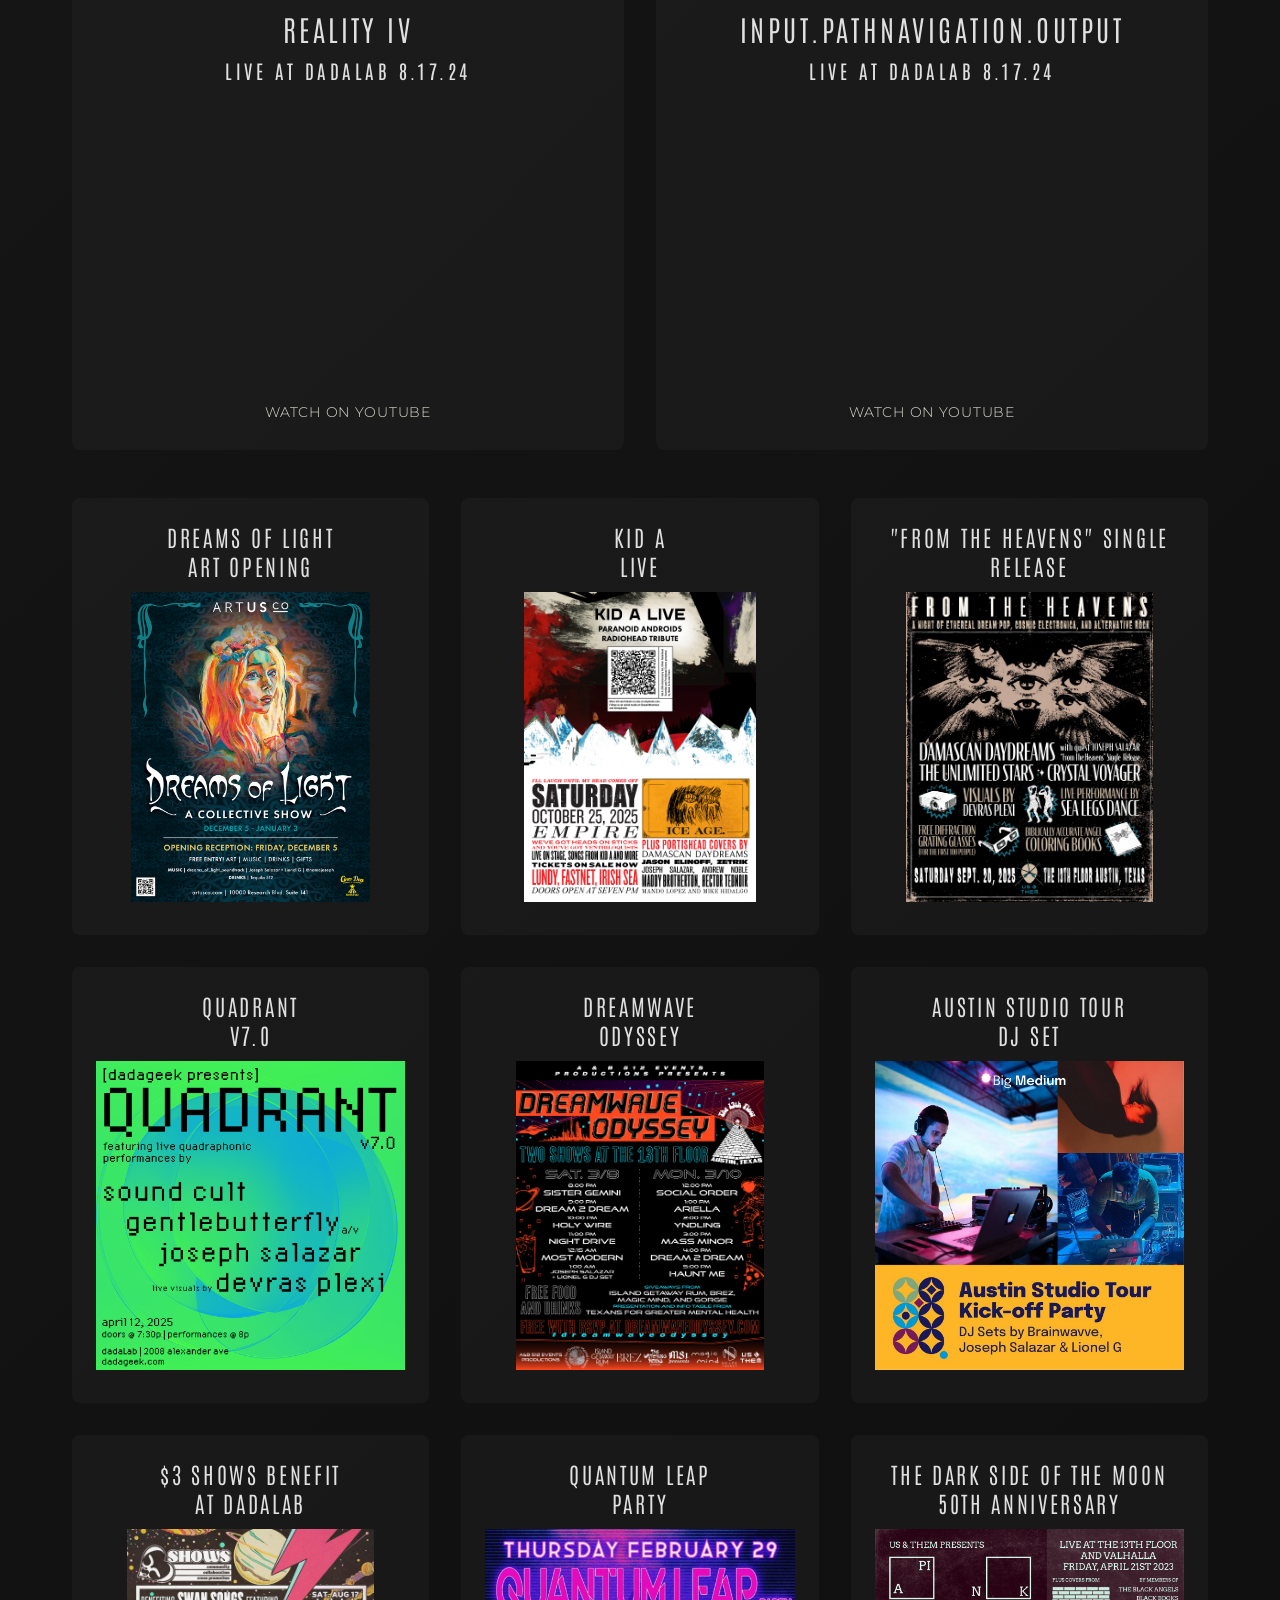
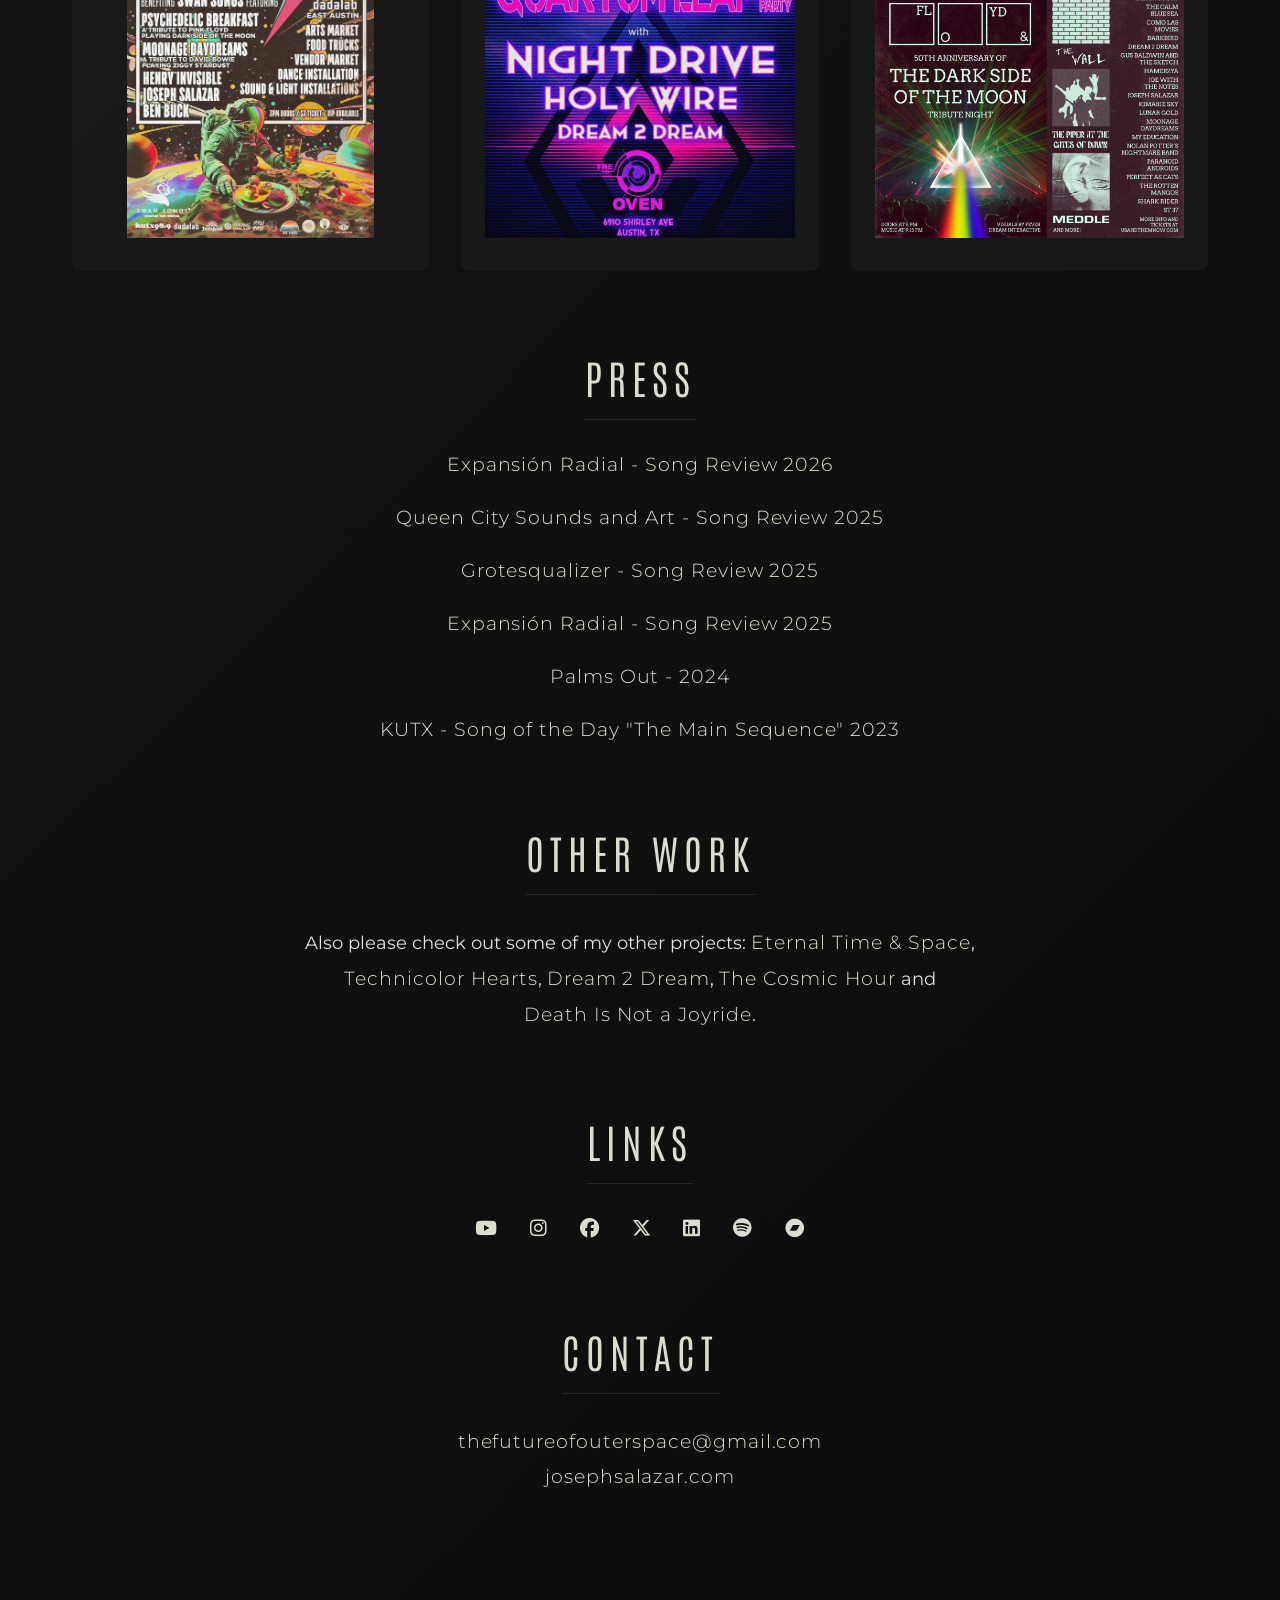
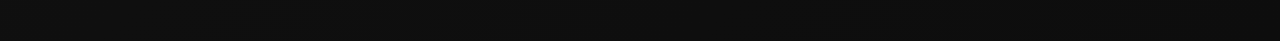
==== commit 4235e57d: "Add Spotify and Bandcamp links to social media sections and rename social media section to links" ====
--- a/js-portfolio.html
+++ b/js-portfolio.html
@@ -107,7 +107,7 @@
                 justify-content: center;
             }
 
-            #social-media .social-links {
+            #links .social-links {
                 display: grid;
                 grid-template-columns: repeat(6, 1fr);
                 gap: 2rem;
@@ -116,21 +116,21 @@
                 justify-items: center;
             }
 
-            #social-media .social-links a {
+            #links .social-links a {
                 font-size: 2.4rem;
             }
 
-            #social-media .social-links a:nth-child(1),
-            #social-media .social-links a:nth-child(2),
-            #social-media .social-links a:nth-child(3) {
+            #links .social-links a:nth-child(1),
+            #links .social-links a:nth-child(2),
+            #links .social-links a:nth-child(3) {
                 grid-column: span 2;
             }
 
-            #social-media .social-links a:nth-child(4) {
+            #links .social-links a:nth-child(4) {
                 grid-column: 2 / span 2;
             }
 
-            #social-media .social-links a:nth-child(5) {
+            #links .social-links a:nth-child(5) {
                 grid-column: 4 / span 2;
             }
         }
@@ -421,6 +421,12 @@
                 </a>
                 <a href="https://www.linkedin.com/in/namejoseph/" target="_blank" aria-label="LinkedIn">
                     <i class="fab fa-linkedin"></i>
+                </a>
+                <a href="https://open.spotify.com/artist/6h1Y6QS53vtlsxheAYFPrA?si=oF_LnnF4TsCdns6-wzBiCA" target="_blank" aria-label="Spotify">
+                    <i class="fab fa-spotify"></i>
+                </a>
+                <a href="https://namejoseph.bandcamp.com/" target="_blank" aria-label="Bandcamp">
+                    <i class="fab fa-bandcamp"></i>
                 </a>
                 <div class="header-separator"></div>
                 <a href="mailto:thefutureofouterspace@gmail.com" aria-label="Email">
@@ -799,9 +805,9 @@
             </p>
         </section>
 
-        <!-- SOCIAL MEDIA -->
-        <section id="social-media">
-            <h2>SOCIAL MEDIA</h2>
+        <!-- LINKS -->
+        <section id="links">
+            <h2>LINKS</h2>
             <div class="social-links">
                 <a href="https://youtube.com/@namejoseph" target="_blank" aria-label="YouTube">
                     <i class="fab fa-youtube"></i>
@@ -817,6 +823,12 @@
                 </a>
                 <a href="https://www.linkedin.com/in/namejoseph/" target="_blank" aria-label="LinkedIn">
                     <i class="fab fa-linkedin"></i>
+                </a>
+                <a href="https://open.spotify.com/artist/6h1Y6QS53vtlsxheAYFPrA?si=oF_LnnF4TsCdns6-wzBiCA" target="_blank" aria-label="Spotify">
+                    <i class="fab fa-spotify"></i>
+                </a>
+                <a href="https://namejoseph.bandcamp.com/" target="_blank" aria-label="Bandcamp">
+                    <i class="fab fa-bandcamp"></i>
                 </a>
             </div>
         </section>
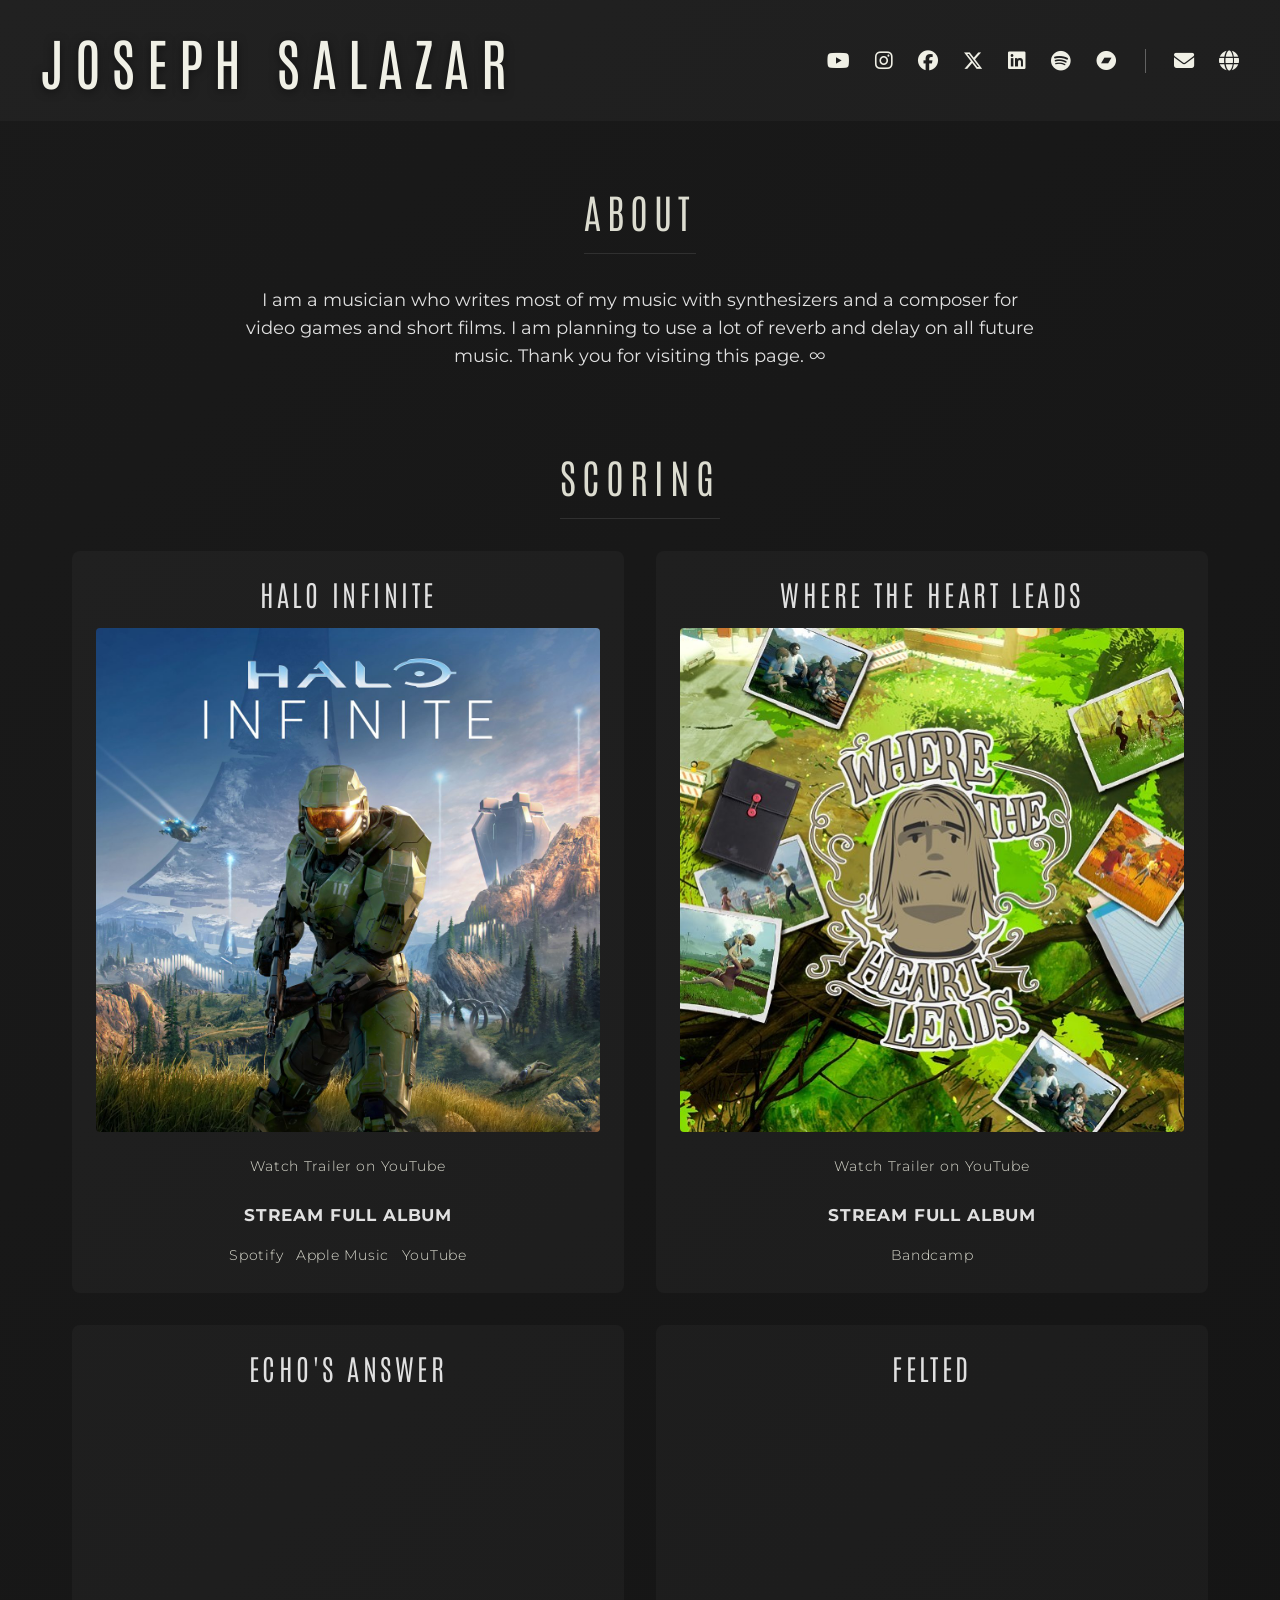
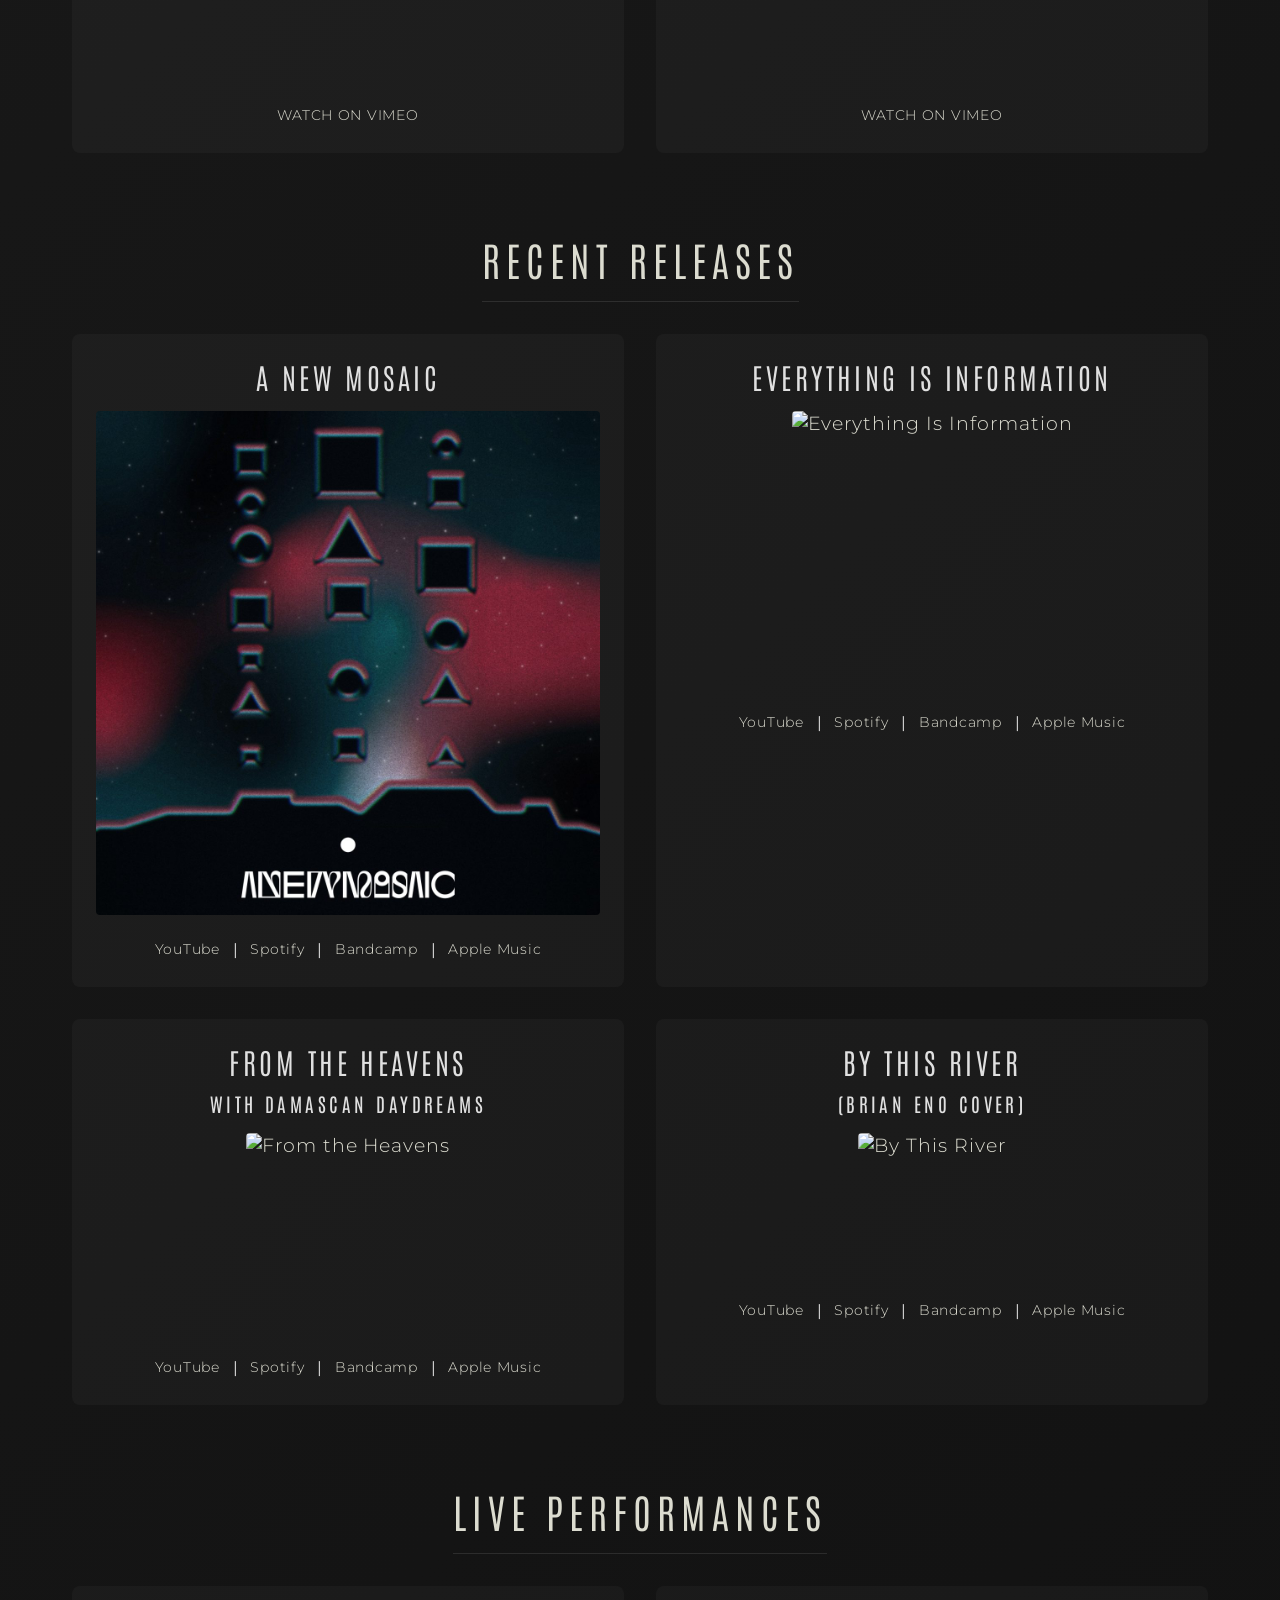
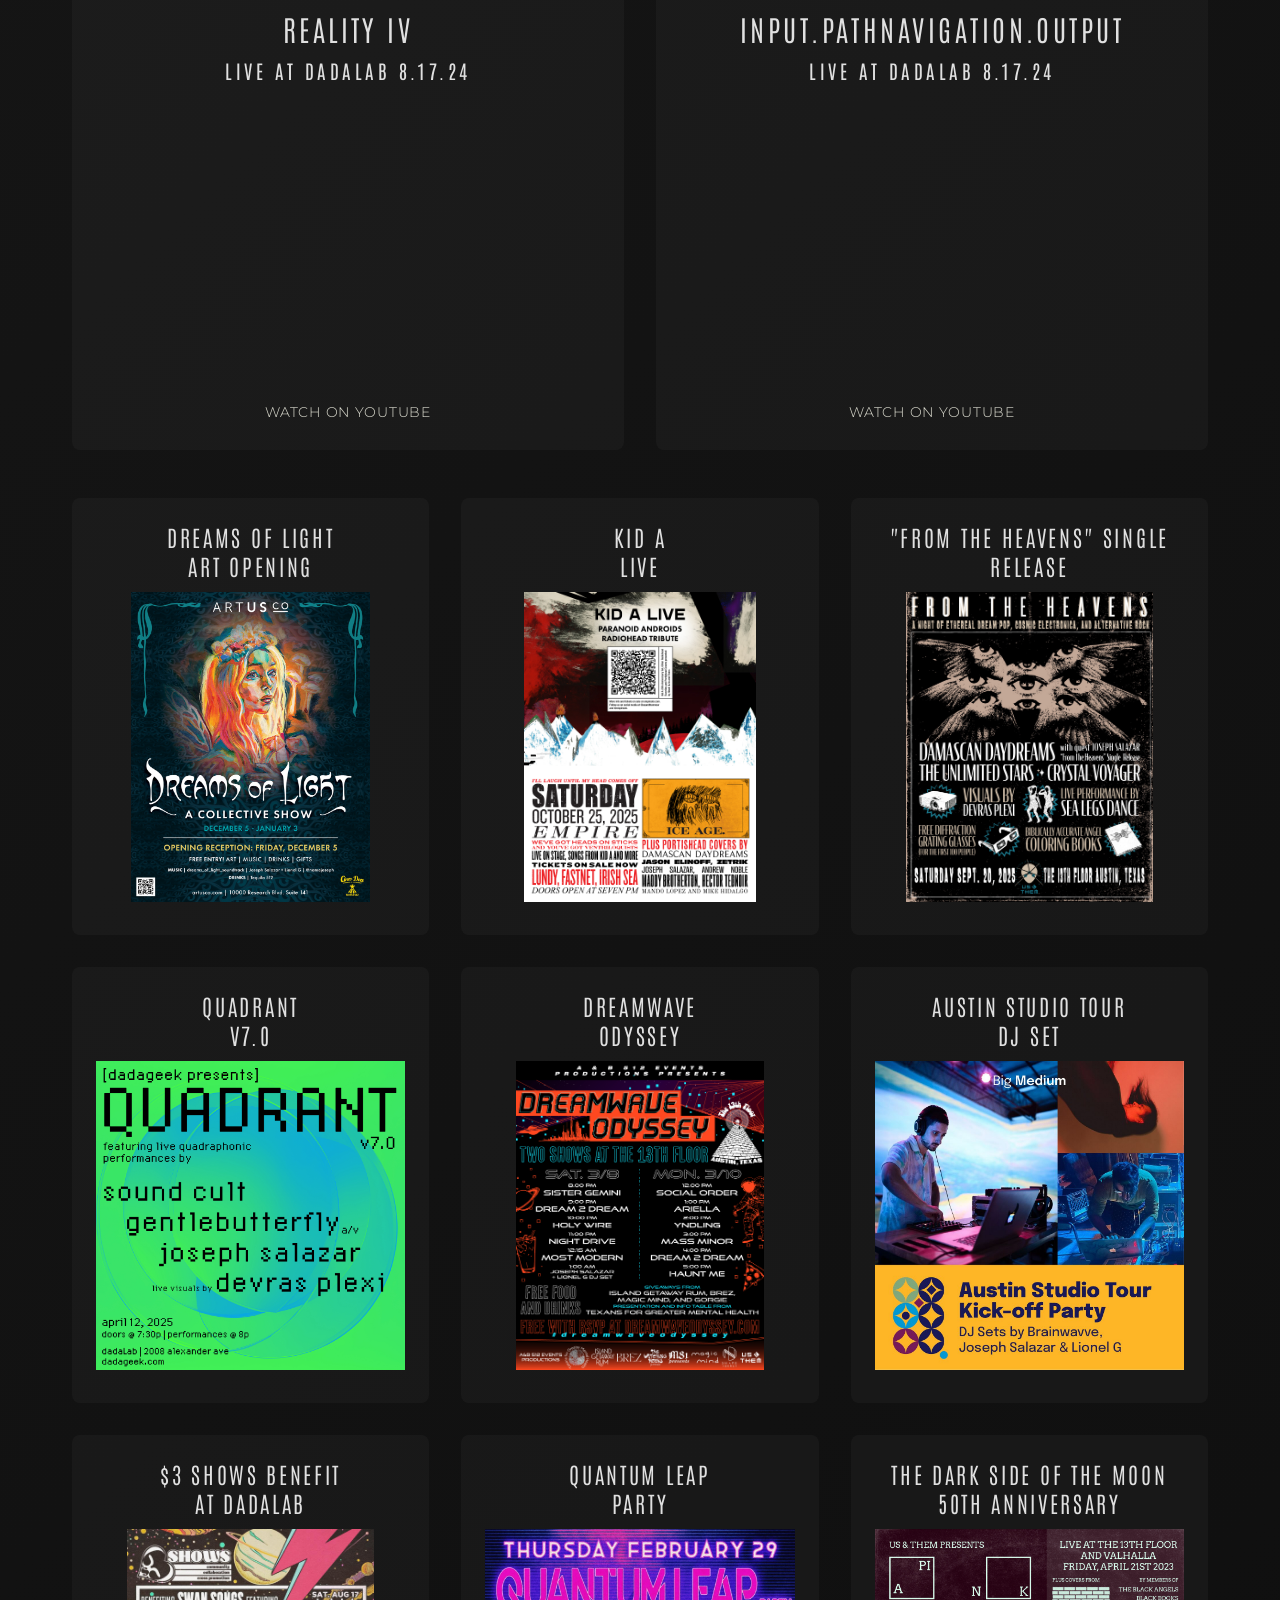
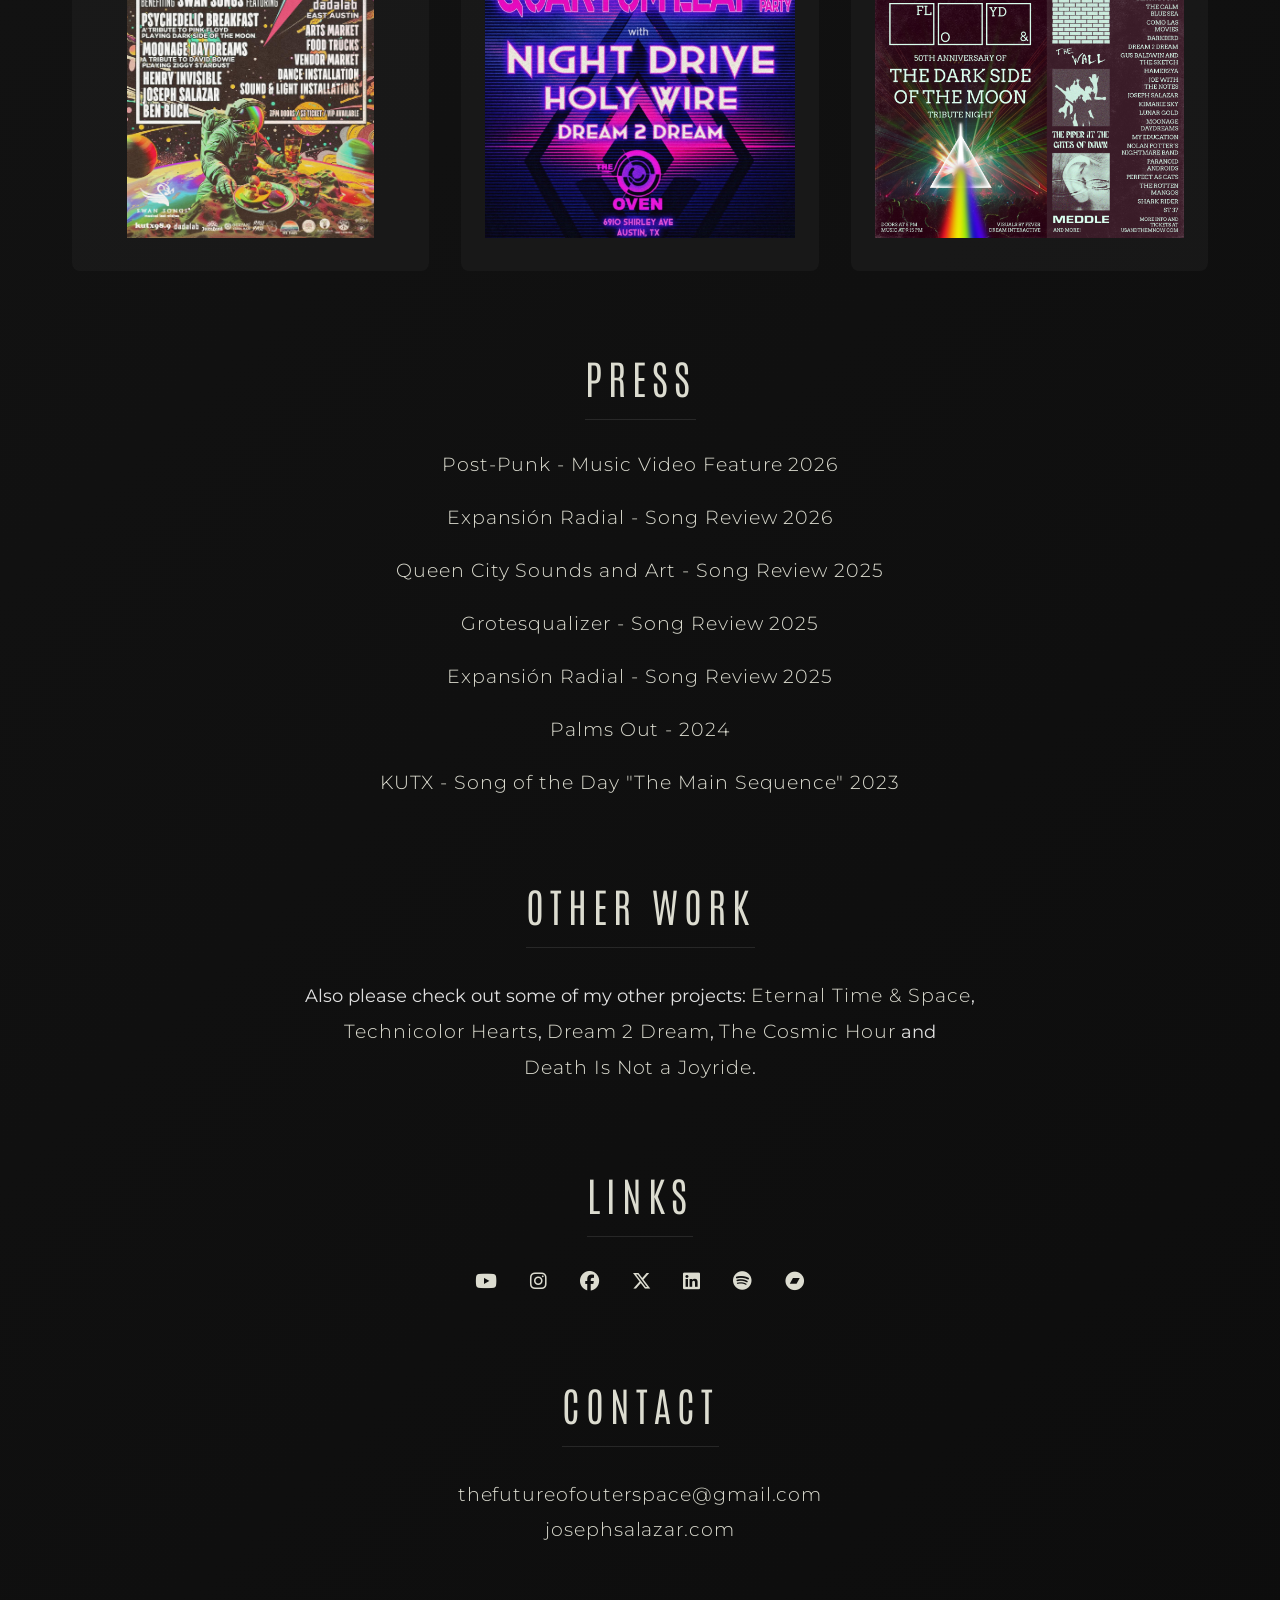
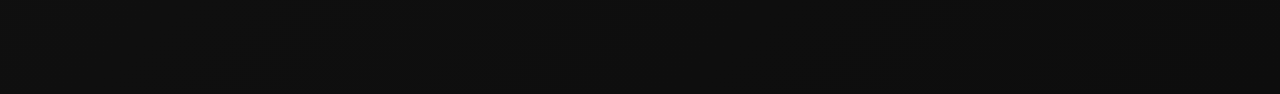
==== commit 821bd878: "Update From the Heavens YouTube link and add Post-Punk music video feature to press section" ====
--- a/js-portfolio.html
+++ b/js-portfolio.html
@@ -579,7 +579,7 @@
                             style="width: 100%; aspect-ratio: 1/1; object-fit: cover; border-radius: 4px; margin-bottom: 1rem; display: block;">
                     </a>
                     <div class="links">
-                        <a href="https://www.youtube.com/watch?v=rzJYs1ln6mU" target="_blank">YouTube</a> |
+                        <a href="https://www.youtube.com/watch?v=Fy0p11VM9K0" target="_blank">YouTube</a> |
                         <a href="https://open.spotify.com/track/09N3U6VA7DupB7OZvassUq?si=72baf35d61c54fcf"
                             target="_blank">Spotify</a> |
                         <a href="https://namejoseph.bandcamp.com/track/from-the-heavens" target="_blank">Bandcamp</a> |
@@ -751,6 +751,11 @@
         <section id="press">
             <h2>PRESS</h2>
             <ul class="press-list">
+                <li>
+                    <a href="https://post-punk.com/how-do-i-know-damascan-daydreams-joseph-salazar-collaborate-in-video-for-divine-dreampop-single-from-the-heavens/" target="_blank">
+                        Post-Punk - Music Video Feature 2026
+                    </a>
+                </li>
                 <li>
                     <a href="https://www.expansionradial.mx/joseph-salazar-higher-order-experimental/" target="_blank">
                         Expansión Radial - Song Review 2026
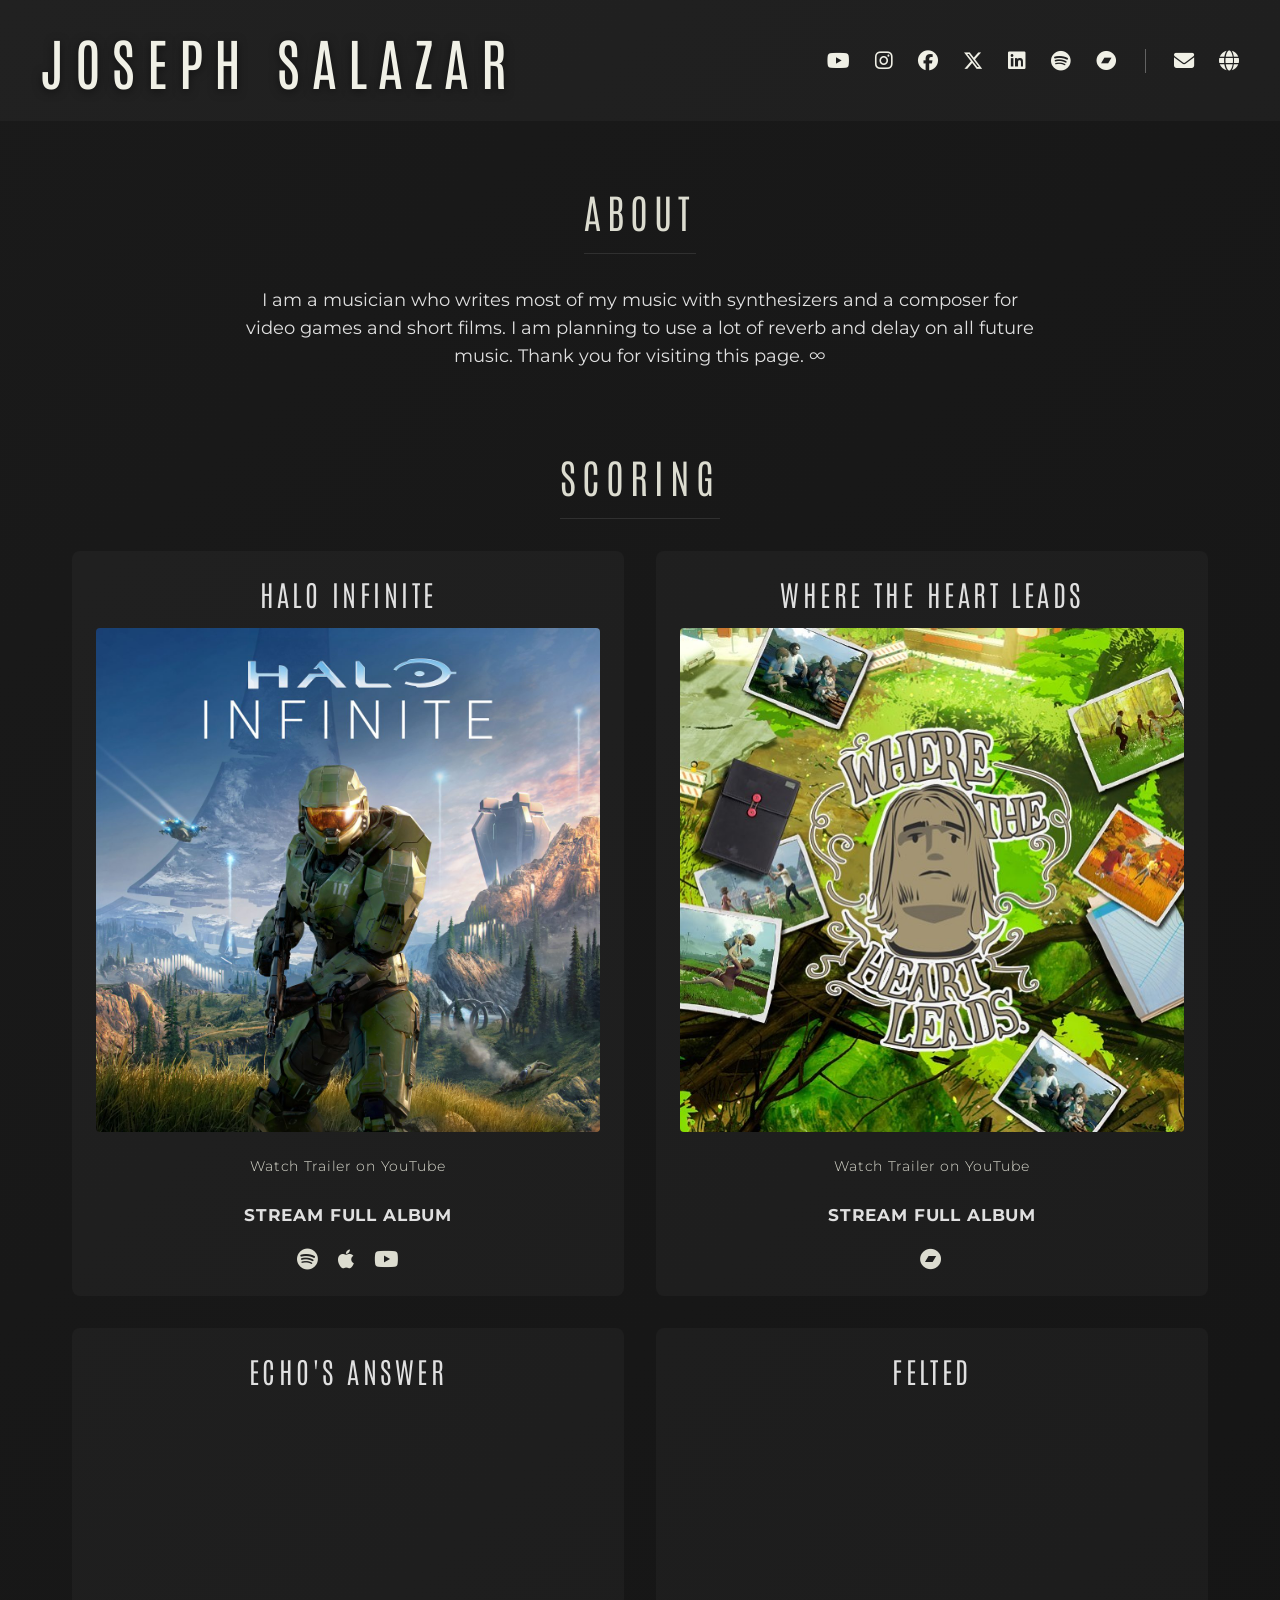
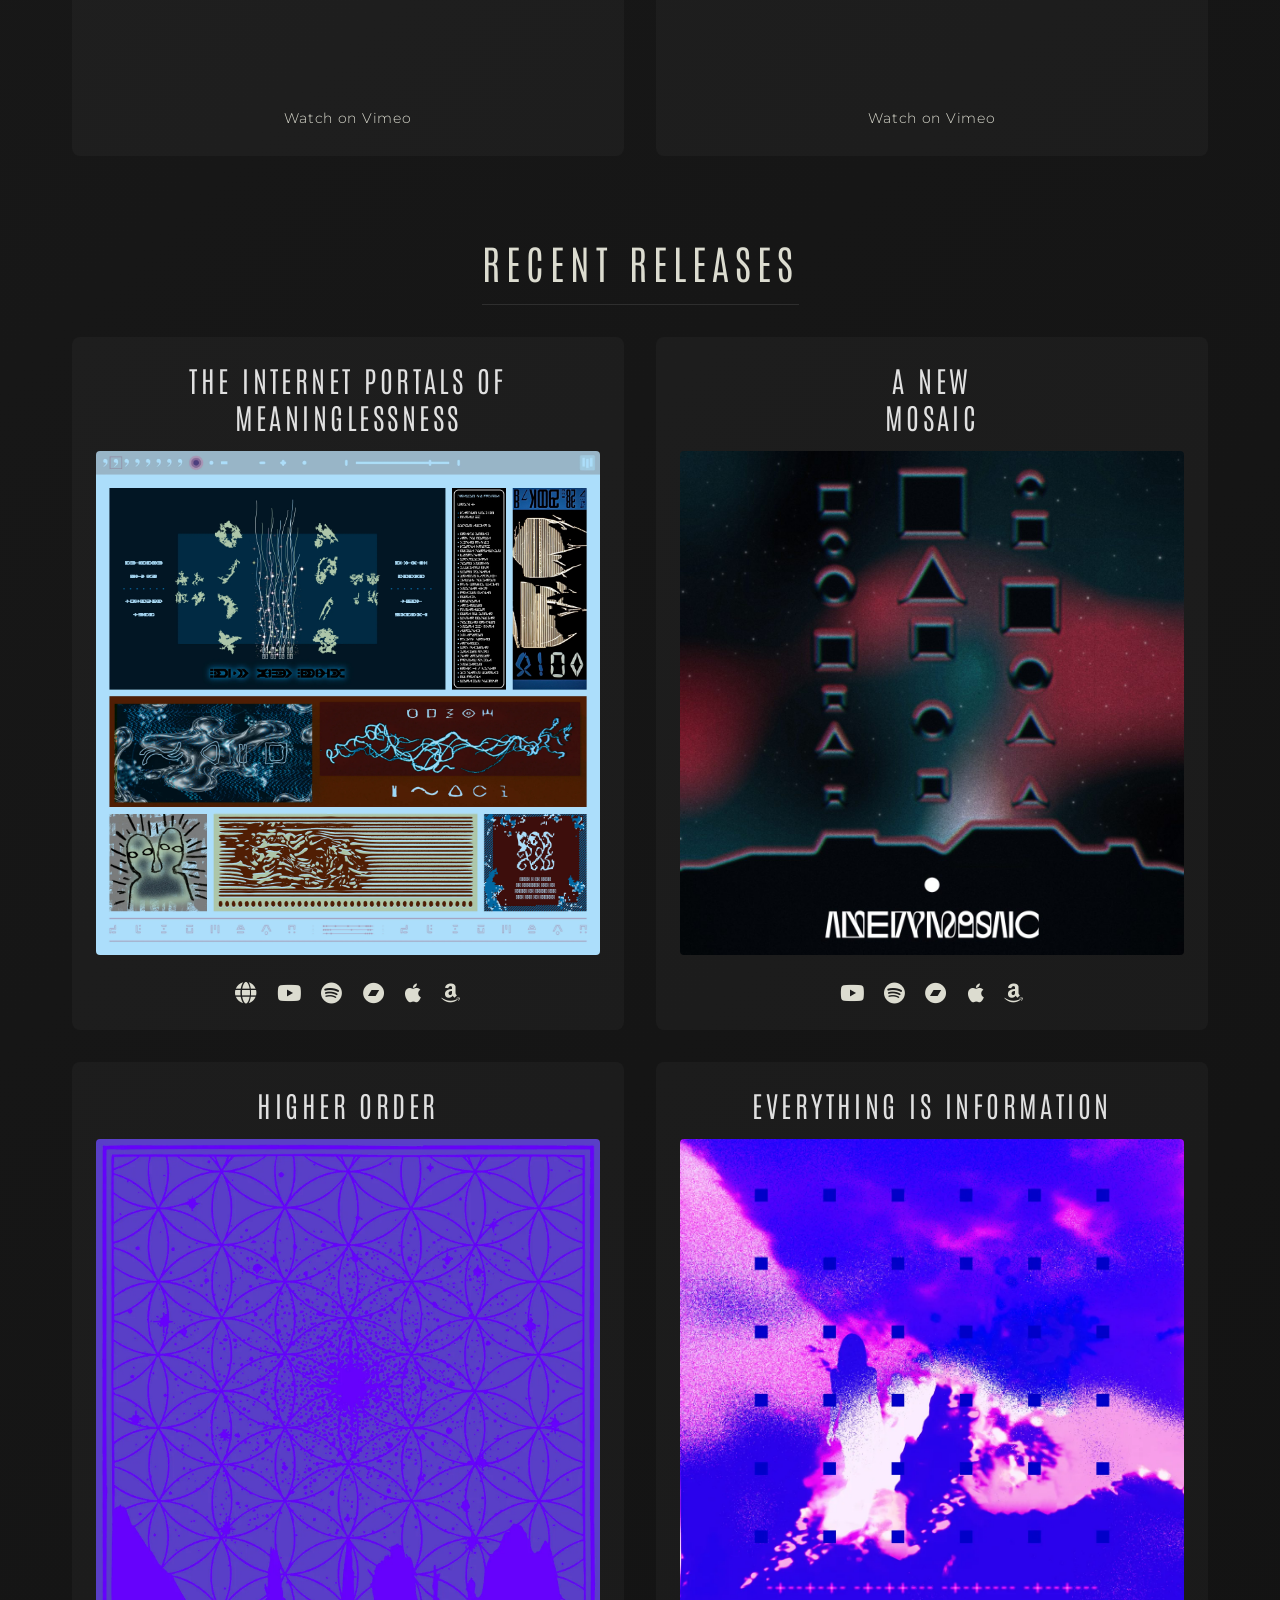
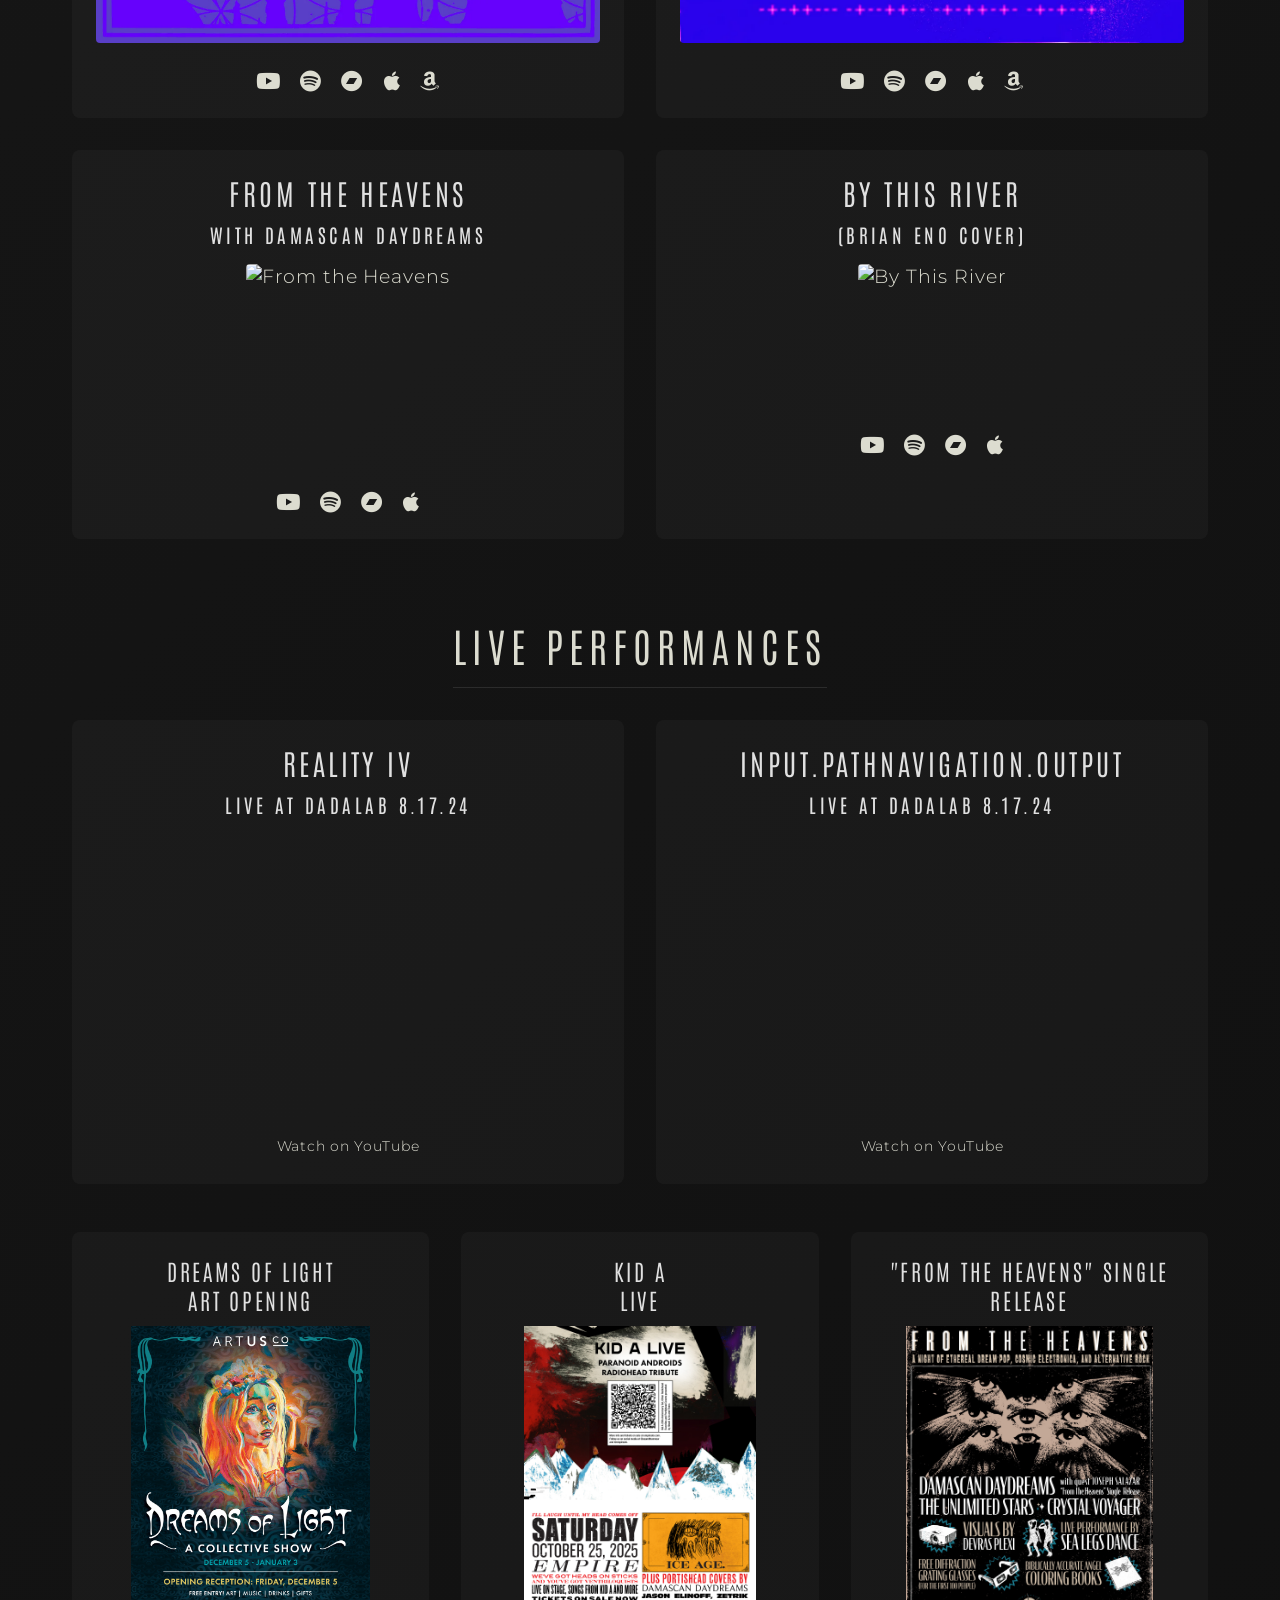
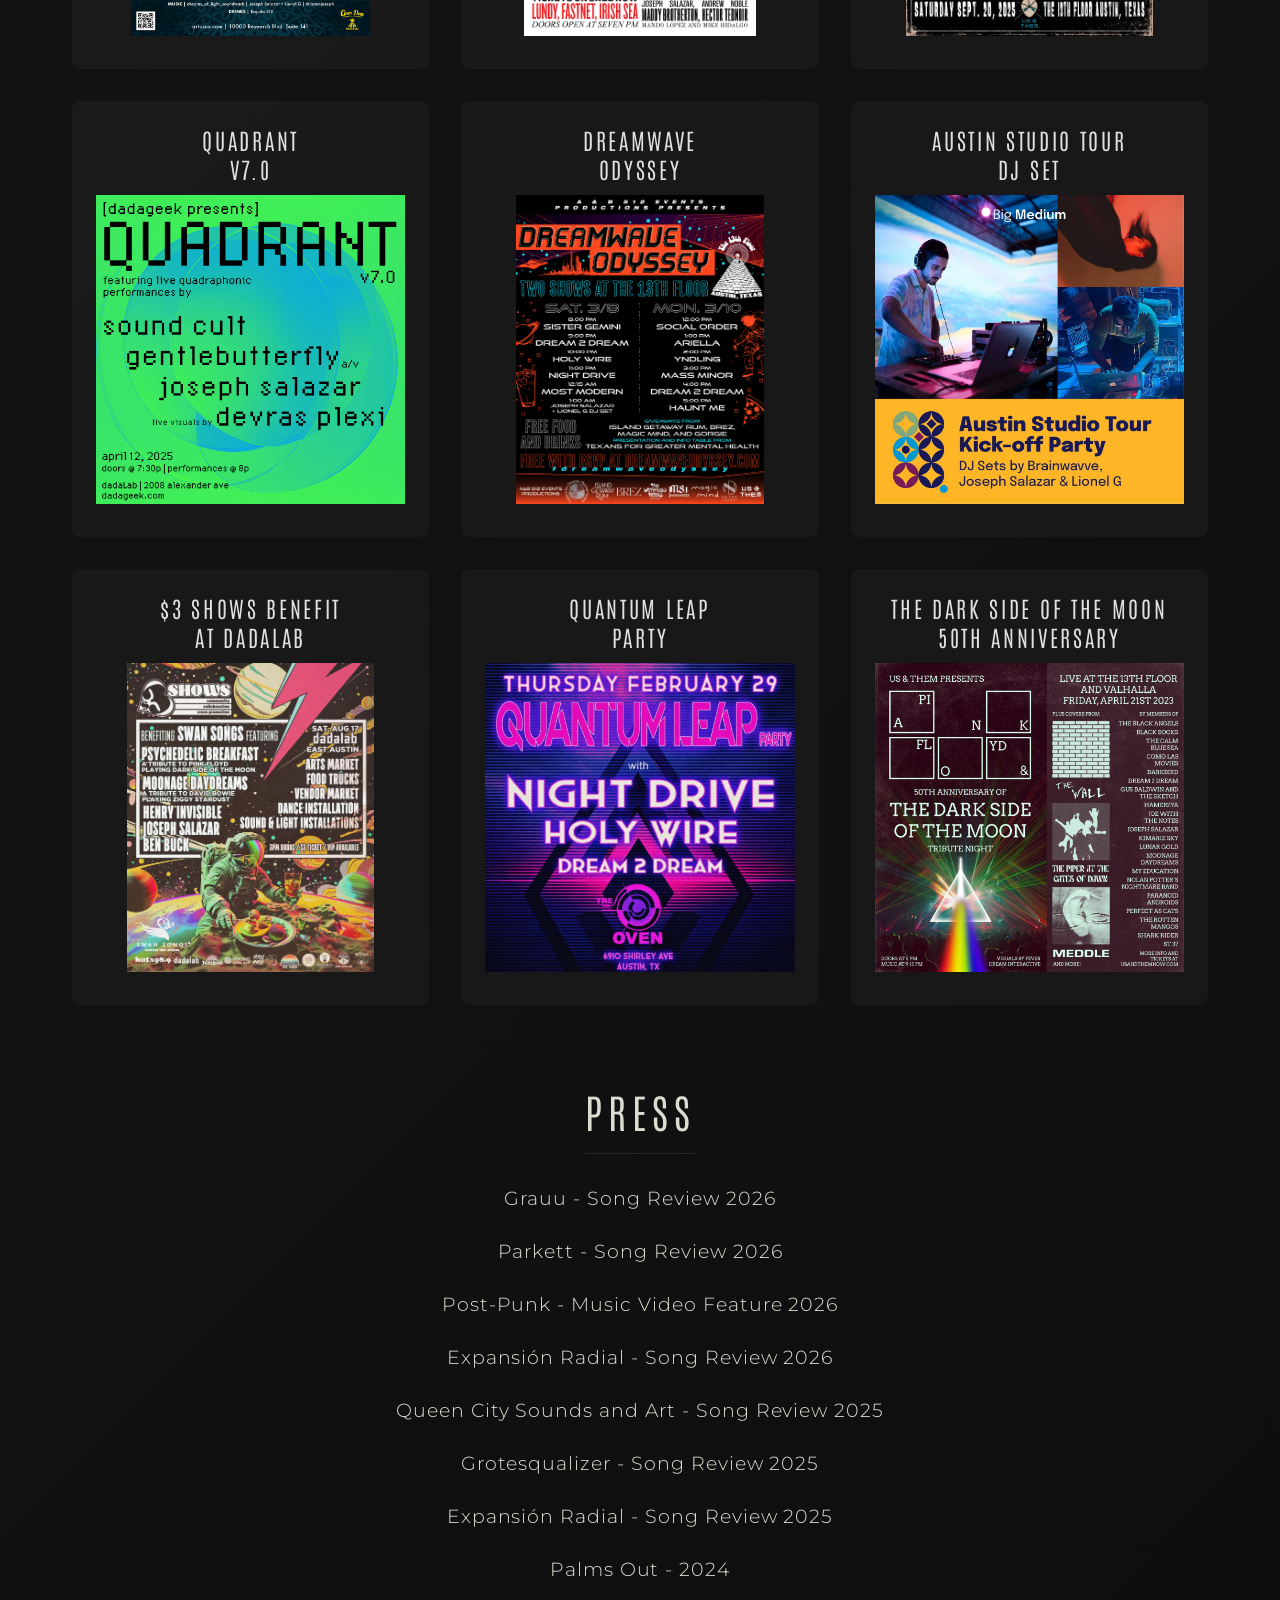
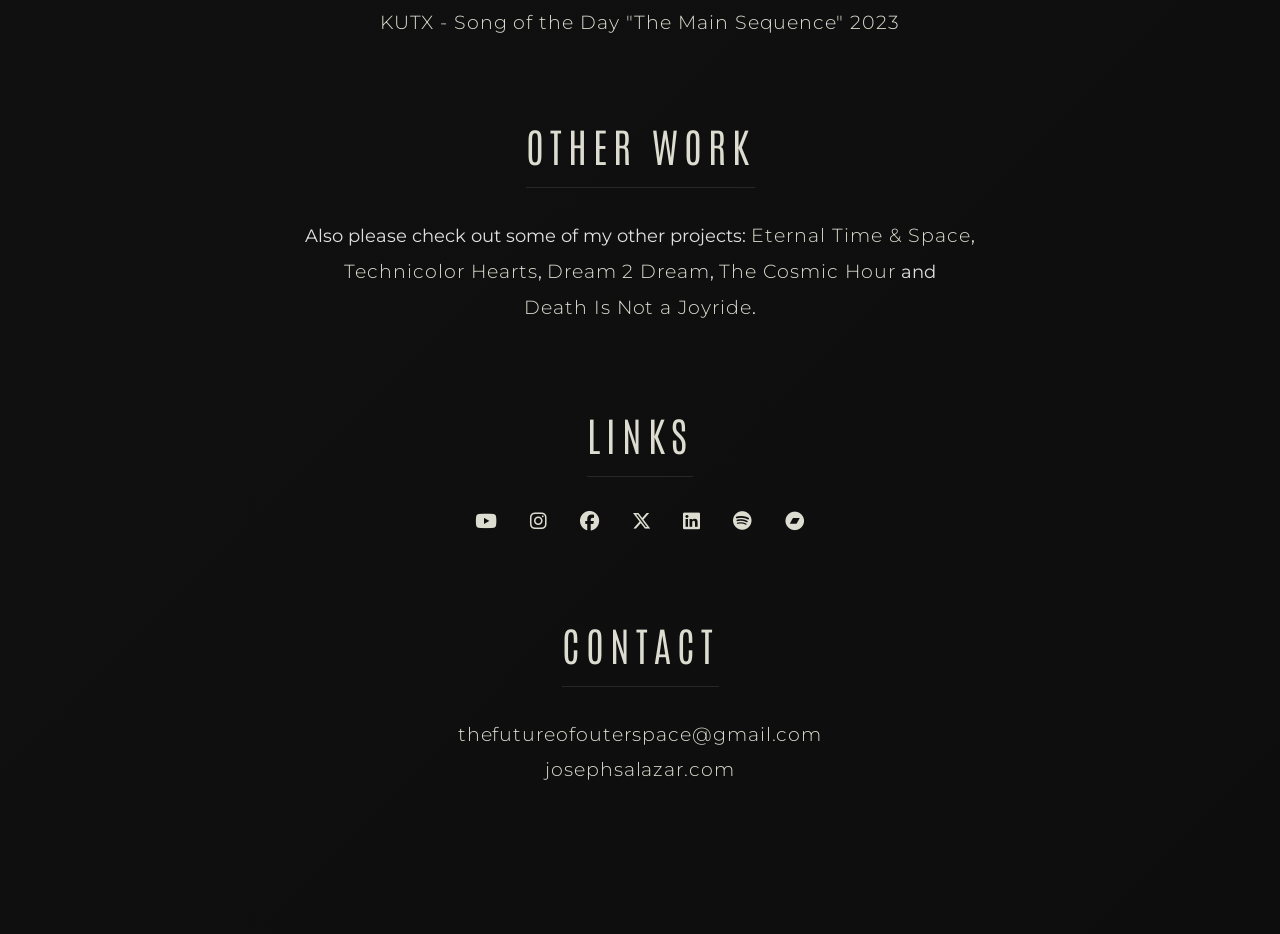
==== commit eb6a04d6: "Fix A New Mosaic URL, convert streaming links to icon format, add new releases and press coverage, a" ====
--- a/js-portfolio.html
+++ b/js-portfolio.html
@@ -295,6 +295,15 @@
             font-size: 0.9rem;
         }
 
+        .links a.icon-link {
+            font-size: 1.35rem;
+            padding: 0 0.2rem;
+        }
+
+        .links a.icon-link::after {
+            display: none;
+        }
+
         .social-links {
             display: flex;
             justify-content: center;
@@ -470,12 +479,9 @@
                         <div style="margin-top: 0.75rem; font-weight: 700; font-size: 1.05rem; letter-spacing: 0.05em;">
                             STREAM FULL ALBUM</div>
                         <div class="links" style="margin-top: 0.5rem;">
-                            <a href="https://open.spotify.com/album/5nDHWO82TbGBbqbsPqKqec?si=W6dmso0cRni64agZMTMyHw"
-                                target="_blank">Spotify</a>
-                            <a href="https://music.apple.com/us/album/halo-infinite-multiplayer-a-new-generation-original/1682505552"
-                                target="_blank">Apple Music</a>
-                            <a href="https://www.youtube.com/playlist?list=OLAK5uy_m1CEiuqgIxbzzVXLihwySLx7Z6FFlF2ZU"
-                                target="_blank">YouTube</a>
+                            <a class="icon-link" href="https://open.spotify.com/album/5nDHWO82TbGBbqbsPqKqec?si=W6dmso0cRni64agZMTMyHw" target="_blank" aria-label="Spotify"><i class="fab fa-spotify"></i></a>
+                            <a class="icon-link" href="https://music.apple.com/us/album/halo-infinite-multiplayer-a-new-generation-original/1682505552" target="_blank" aria-label="Apple Music"><i class="fab fa-apple"></i></a>
+                            <a class="icon-link" href="https://www.youtube.com/playlist?list=OLAK5uy_m1CEiuqgIxbzzVXLihwySLx7Z6FFlF2ZU" target="_blank" aria-label="YouTube"><i class="fab fa-youtube"></i></a>
                         </div>
                     </div>
                 </div>
@@ -495,7 +501,7 @@
                         <div style="margin-top: 0.75rem; font-weight: 700; font-size: 1.05rem; letter-spacing: 0.05em;">
                             STREAM FULL ALBUM</div>
                         <div class="links" style="margin-top: 0.5rem;">
-                            <a href="https://wthl.bandcamp.com/album/where-the-heart-leads" target="_blank">Bandcamp</a>
+                            <a class="icon-link" href="https://wthl.bandcamp.com/album/where-the-heart-leads" target="_blank" aria-label="Bandcamp"><i class="fab fa-bandcamp"></i></a>
                         </div>
                     </div>
                 </div>
@@ -508,7 +514,7 @@
                         style="width: 100%; aspect-ratio: 16/9; border: none; border-radius: 4px;"
                         allow="autoplay; fullscreen; picture-in-picture" allowfullscreen></iframe>
                     <div class="links" style="margin-top: 1rem;">
-                        <a href="https://vimeo.com/583045607" target="_blank">WATCH ON VIMEO</a>
+                        <a href="https://vimeo.com/583045607" target="_blank">Watch on Vimeo</a>
                     </div>
                 </div>
                 <!-- Felted -->
@@ -520,7 +526,7 @@
                         style="width: 100%; aspect-ratio: 16/9; border: none; border-radius: 4px;"
                         allow="autoplay; fullscreen; picture-in-picture" allowfullscreen></iframe>
                     <div class="links" style="margin-top: 1rem;">
-                        <a href="https://vimeo.com/318060161" target="_blank">WATCH ON VIMEO</a>
+                        <a href="https://vimeo.com/318060161" target="_blank">Watch on Vimeo</a>
                     </div>
                 </div>
             </div>
@@ -530,23 +536,59 @@
         <section id="original-music">
             <h2>RECENT RELEASES</h2>
             <div class="grid-2x2">
+                <!-- The Internet Portals of Meaninglessness -->
+                <div class="music-item">
+                    <div
+                        style="font-family: 'Antonio', sans-serif; font-size: 1.8rem; font-weight: 300; letter-spacing: 0.12em; text-transform: uppercase; margin-bottom: 1rem;">
+                        The Internet Portals of Meaninglessness</div>
+                    <a href="https://josephsalazar.com/internet-portals/" target="_blank">
+                        <img src="assets/images/js-ipom-artwork.webp"
+                            alt="The Internet Portals of Meaninglessness"
+                            style="width: 100%; aspect-ratio: 1/1; object-fit: cover; border-radius: 4px; margin-bottom: 1rem; display: block;">
+                    </a>
+                    <div class="links">
+                        <a class="icon-link" href="https://theinternetportalsofmeaninglessness.com" target="_blank" aria-label="Website"><i class="fas fa-globe"></i></a>
+                        <a class="icon-link" href="https://www.youtube.com/watch?v=rYrWNC4OJjI" target="_blank" aria-label="YouTube"><i class="fab fa-youtube"></i></a>
+                        <a class="icon-link" href="https://open.spotify.com/track/3mGB5dV7lbBSVFyqsSgcvu?si=7fbab04d9a514bf8" target="_blank" aria-label="Spotify"><i class="fab fa-spotify"></i></a>
+                        <a class="icon-link" href="https://namejoseph.bandcamp.com/track/the-internet-portals-of-meaninglessness" target="_blank" aria-label="Bandcamp"><i class="fab fa-bandcamp"></i></a>
+                        <a class="icon-link" href="https://music.apple.com/us/album/the-internet-portals-of-meaninglessness-single/6815751137" target="_blank" aria-label="Apple Music"><i class="fab fa-apple"></i></a>
+                        <a class="icon-link" href="https://www.amazon.com/music/player/albums/B0HKX56LHV" target="_blank" aria-label="Amazon Music"><i class="fab fa-amazon"></i></a>
+                    </div>
+                </div>
+                <!-- A New Mosaic -->
+                <div class="music-item">
+                    <div
+                        style="font-family: 'Antonio', sans-serif; font-size: 1.8rem; font-weight: 300; letter-spacing: 0.12em; text-transform: uppercase; margin-bottom: 1rem;">
+                        A New<br>Mosaic</div>
+                    <a href="https://josephsalazar.com/a-new-mosaic/" target="_blank">
+                        <img src="assets/images/js-anewmosaic-cover-1400x1400-1-1200x1200.jpg"
+                            alt="A New Mosaic"
+                            style="width: 100%; aspect-ratio: 1/1; object-fit: cover; border-radius: 4px; margin-bottom: 1rem; display: block;">
+                    </a>
+                    <div class="links">
+                        <a class="icon-link" href="https://www.youtube.com/watch?v=3JUicHDIUJU" target="_blank" aria-label="YouTube"><i class="fab fa-youtube"></i></a>
+                        <a class="icon-link" href="https://open.spotify.com/track/4uVPAq1JhopfpIkdeH73cQ" target="_blank" aria-label="Spotify"><i class="fab fa-spotify"></i></a>
+                        <a class="icon-link" href="https://namejoseph.bandcamp.com/track/a-new-mosaic" target="_blank" aria-label="Bandcamp"><i class="fab fa-bandcamp"></i></a>
+                        <a class="icon-link" href="https://music.apple.com/us/album/a-new-mosaic-single/1877417382" target="_blank" aria-label="Apple Music"><i class="fab fa-apple"></i></a>
+                        <a class="icon-link" href="https://www.amazon.com/music/player/albums/B0GNJDXJYF" target="_blank" aria-label="Amazon Music"><i class="fab fa-amazon"></i></a>
+                    </div>
+                </div>
                 <!-- Higher Order -->
                 <div class="music-item">
                     <div
                         style="font-family: 'Antonio', sans-serif; font-size: 1.8rem; font-weight: 300; letter-spacing: 0.12em; text-transform: uppercase; margin-bottom: 1rem;">
-                        A New Mosaic</div>
+                        Higher Order</div>
                     <a href="https://josephsalazar.com/higher-order/" target="_blank">
-                        <img src="assets/images/js-anewmosaic-cover-1400x1400-1-1200x1200.jpg"
+                        <img src="assets/images/js-higherorder-artwork-1440x1440.webp"
                             alt="Higher Order"
                             style="width: 100%; aspect-ratio: 1/1; object-fit: cover; border-radius: 4px; margin-bottom: 1rem; display: block;">
                     </a>
                     <div class="links">
-                        <a href="https://www.youtube.com/watch?v=3JUicHDIUJU" target="_blank">YouTube</a> |
-                        <a href="https://open.spotify.com/track/4uVPAq1JhopfpIkdeH73cQ"
-                            target="_blank">Spotify</a> |
-                        <a href="https://www.youtube.com/watch?v=3JUicHDIUJU" target="_blank">Bandcamp</a> |
-                        <a href="https://music.apple.com/us/album/a-new-mosaic-single/1877417382" target="_blank">Apple
-                            Music</a>
+                        <a class="icon-link" href="https://www.youtube.com/watch?v=zFIFoFnkwxQ" target="_blank" aria-label="YouTube"><i class="fab fa-youtube"></i></a>
+                        <a class="icon-link" href="https://open.spotify.com/track/56lfYudd5owRJfw3Fes3nr?si=b7e8c6d335b54086" target="_blank" aria-label="Spotify"><i class="fab fa-spotify"></i></a>
+                        <a class="icon-link" href="https://namejoseph.bandcamp.com/track/higher-order" target="_blank" aria-label="Bandcamp"><i class="fab fa-bandcamp"></i></a>
+                        <a class="icon-link" href="https://music.apple.com/us/album/higher-order-single/1861555794" target="_blank" aria-label="Apple Music"><i class="fab fa-apple"></i></a>
+                        <a class="icon-link" href="https://www.amazon.com/music/player/albums/B0G76T6MD4" target="_blank" aria-label="Amazon Music"><i class="fab fa-amazon"></i></a>
                     </div>
                 </div>
                 <!-- Everything Is Information -->
@@ -555,17 +597,15 @@
                         style="font-family: 'Antonio', sans-serif; font-size: 1.8rem; font-weight: 300; letter-spacing: 0.12em; text-transform: uppercase; margin-bottom: 1rem;">
                         Everything Is Information</div>
                     <a href="https://josephsalazar.com/everything-is-information/" target="_blank">
-                        <img src="https://f4.bcbits.com/img/a0490395578_10.jpg" alt="Everything Is Information"
+                        <img src="assets/images/js-eii-artwork-final-1080x1080.webp" alt="Everything Is Information"
                             style="width: 100%; aspect-ratio: 1/1; object-fit: cover; border-radius: 4px; margin-bottom: 1rem; display: block;">
                     </a>
                     <div class="links">
-                        <a href="https://www.youtube.com/watch?v=aqA6w27UYw8" target="_blank">YouTube</a> |
-                        <a href="https://open.spotify.com/track/5lKI2yJ8nBcTy7YZ8njYY2?si=efd716407df14fc2"
-                            target="_blank">Spotify</a> |
-                        <a href="https://namejoseph.bandcamp.com/track/everything-is-information"
-                            target="_blank">Bandcamp</a> |
-                        <a href="https://music.apple.com/us/album/everything-is-information-single/1798257498"
-                            target="_blank">Apple Music</a>
+                        <a class="icon-link" href="https://www.youtube.com/watch?v=aqA6w27UYw8" target="_blank" aria-label="YouTube"><i class="fab fa-youtube"></i></a>
+                        <a class="icon-link" href="https://open.spotify.com/track/5lKI2yJ8nBcTy7YZ8njYY2?si=efd716407df14fc2" target="_blank" aria-label="Spotify"><i class="fab fa-spotify"></i></a>
+                        <a class="icon-link" href="https://namejoseph.bandcamp.com/track/everything-is-information" target="_blank" aria-label="Bandcamp"><i class="fab fa-bandcamp"></i></a>
+                        <a class="icon-link" href="https://music.apple.com/us/album/everything-is-information-single/1798257498" target="_blank" aria-label="Apple Music"><i class="fab fa-apple"></i></a>
+                        <a class="icon-link" href="https://www.amazon.com/dp/B0DY8H7B36" target="_blank" aria-label="Amazon Music"><i class="fab fa-amazon"></i></a>
                     </div>
                 </div>
                 <!-- From the Heavens -->
@@ -579,12 +619,10 @@
                             style="width: 100%; aspect-ratio: 1/1; object-fit: cover; border-radius: 4px; margin-bottom: 1rem; display: block;">
                     </a>
                     <div class="links">
-                        <a href="https://www.youtube.com/watch?v=Fy0p11VM9K0" target="_blank">YouTube</a> |
-                        <a href="https://open.spotify.com/track/09N3U6VA7DupB7OZvassUq?si=72baf35d61c54fcf"
-                            target="_blank">Spotify</a> |
-                        <a href="https://namejoseph.bandcamp.com/track/from-the-heavens" target="_blank">Bandcamp</a> |
-                        <a href="https://music.apple.com/us/album/from-the-heavens-single/1837954808"
-                            target="_blank">Apple Music</a>
+                        <a class="icon-link" href="https://www.youtube.com/watch?v=Fy0p11VM9K0" target="_blank" aria-label="YouTube"><i class="fab fa-youtube"></i></a>
+                        <a class="icon-link" href="https://open.spotify.com/track/09N3U6VA7DupB7OZvassUq?si=72baf35d61c54fcf" target="_blank" aria-label="Spotify"><i class="fab fa-spotify"></i></a>
+                        <a class="icon-link" href="https://namejoseph.bandcamp.com/track/from-the-heavens" target="_blank" aria-label="Bandcamp"><i class="fab fa-bandcamp"></i></a>
+                        <a class="icon-link" href="https://music.apple.com/us/album/from-the-heavens-single/1837954808" target="_blank" aria-label="Apple Music"><i class="fab fa-apple"></i></a>
                     </div>
                 </div>
                 <!-- By This River -->
@@ -598,12 +636,10 @@
                             style="width: 100%; aspect-ratio: 1/1; object-fit: cover; border-radius: 4px; margin-bottom: 1rem; display: block;">
                     </a>
                     <div class="links">
-                        <a href="https://www.youtube.com/watch?v=niQ_k_rpruU" target="_blank">YouTube</a> |
-                        <a href="https://open.spotify.com/track/5xuAzZut7uUyABE07upf9b?si=0aca744370424567"
-                            target="_blank">Spotify</a> |
-                        <a href="https://namejoseph.bandcamp.com/track/by-this-river" target="_blank">Bandcamp</a> |
-                        <a href="https://music.apple.com/us/album/by-this-river-single/1642456244" target="_blank">Apple
-                            Music</a>
+                        <a class="icon-link" href="https://www.youtube.com/watch?v=niQ_k_rpruU" target="_blank" aria-label="YouTube"><i class="fab fa-youtube"></i></a>
+                        <a class="icon-link" href="https://open.spotify.com/track/5xuAzZut7uUyABE07upf9b?si=0aca744370424567" target="_blank" aria-label="Spotify"><i class="fab fa-spotify"></i></a>
+                        <a class="icon-link" href="https://namejoseph.bandcamp.com/track/by-this-river" target="_blank" aria-label="Bandcamp"><i class="fab fa-bandcamp"></i></a>
+                        <a class="icon-link" href="https://music.apple.com/us/album/by-this-river-single/1642456244" target="_blank" aria-label="Apple Music"><i class="fab fa-apple"></i></a>
                     </div>
                 </div>
             </div>
@@ -625,7 +661,7 @@
                         style="width: 100%; aspect-ratio: 16/9; border: none; border-radius: 4px;"
                         allow="autoplay; fullscreen; picture-in-picture" allowfullscreen></iframe>
                     <div class="links" style="margin-top: 1rem;">
-                        <a href="https://www.youtube.com/watch?v=n5lEd3G9oCY" target="_blank">WATCH ON YOUTUBE</a>
+                        <a href="https://www.youtube.com/watch?v=n5lEd3G9oCY" target="_blank">Watch on YouTube</a>
                     </div>
                 </div>
                 <!-- Input.pathNavigation.Output -->
@@ -638,7 +674,7 @@
                         style="width: 100%; aspect-ratio: 16/9; border: none; border-radius: 4px;"
                         allow="autoplay; fullscreen; picture-in-picture" allowfullscreen></iframe>
                     <div class="links" style="margin-top: 1rem;">
-                        <a href="https://www.youtube.com/watch?v=ydxw4fNcvSg" target="_blank">WATCH ON YOUTUBE</a>
+                        <a href="https://www.youtube.com/watch?v=ydxw4fNcvSg" target="_blank">Watch on YouTube</a>
                     </div>
                 </div>
             </div>
@@ -751,6 +787,16 @@
         <section id="press">
             <h2>PRESS</h2>
             <ul class="press-list">
+                <li>
+                    <a href="https://grauu.com/joseph-salazar-the-internet-portals-of-meaninglessness" target="_blank">
+                        Grauu - Song Review 2026
+                    </a>
+                </li>
+                <li>
+                    <a href="https://www.parkettchannel.it/joseph-salazar-the-internet-portals-of-meaninglessness/" target="_blank">
+                        Parkett - Song Review 2026
+                    </a>
+                </li>
                 <li>
                     <a href="https://post-punk.com/how-do-i-know-damascan-daydreams-joseph-salazar-collaborate-in-video-for-divine-dreampop-single-from-the-heavens/" target="_blank">
                         Post-Punk - Music Video Feature 2026
